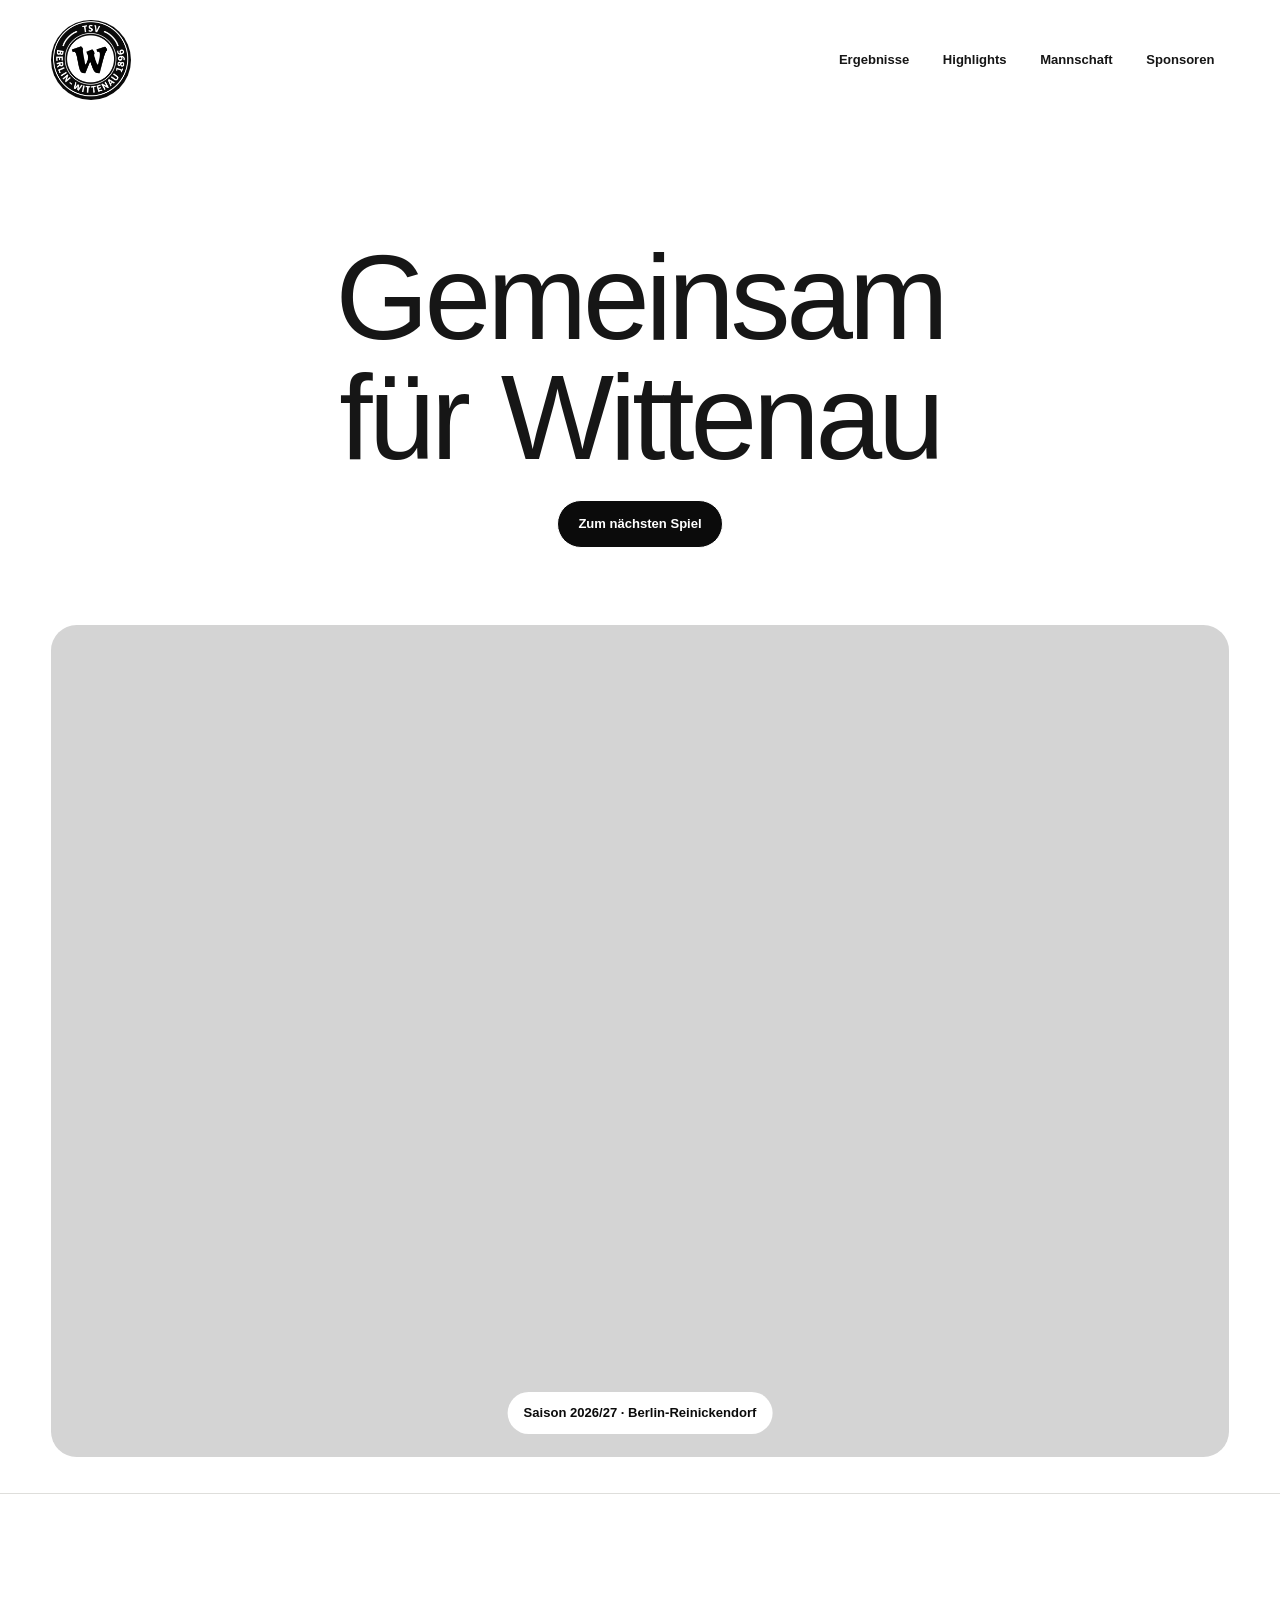
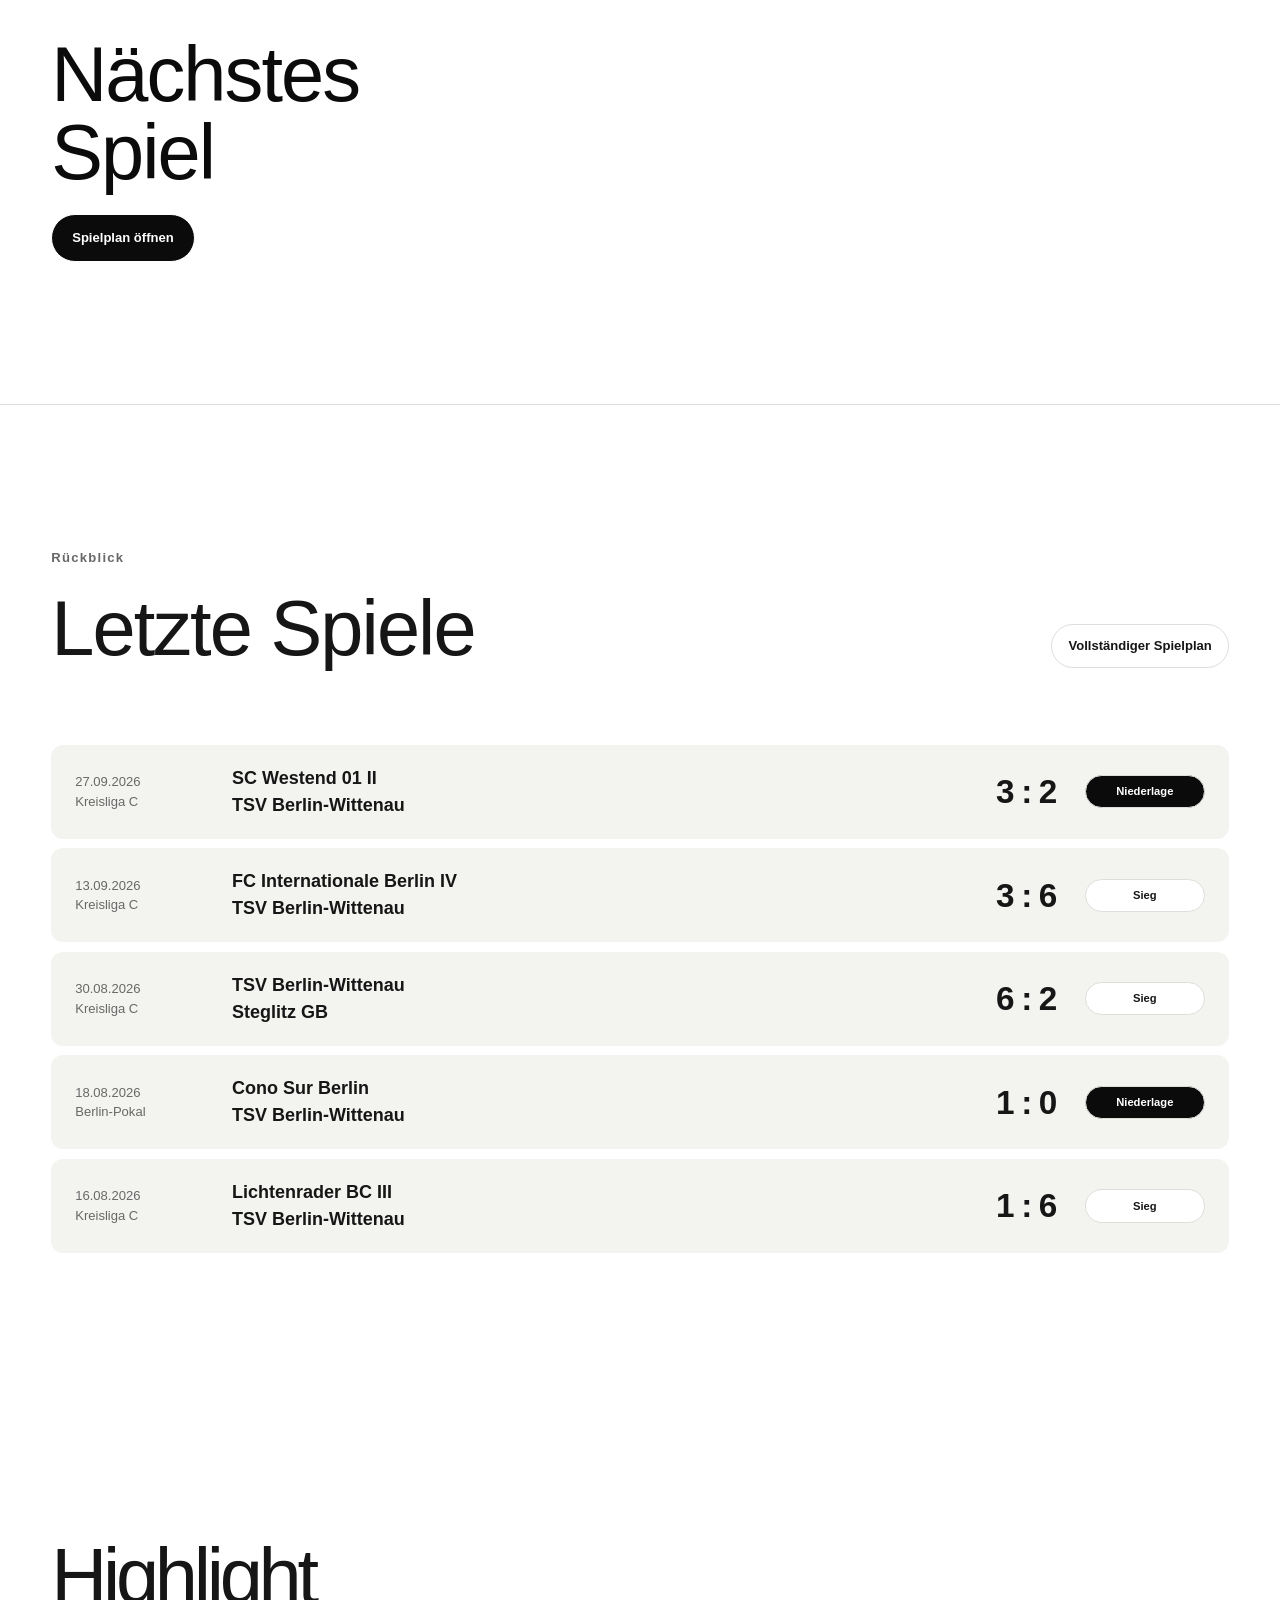
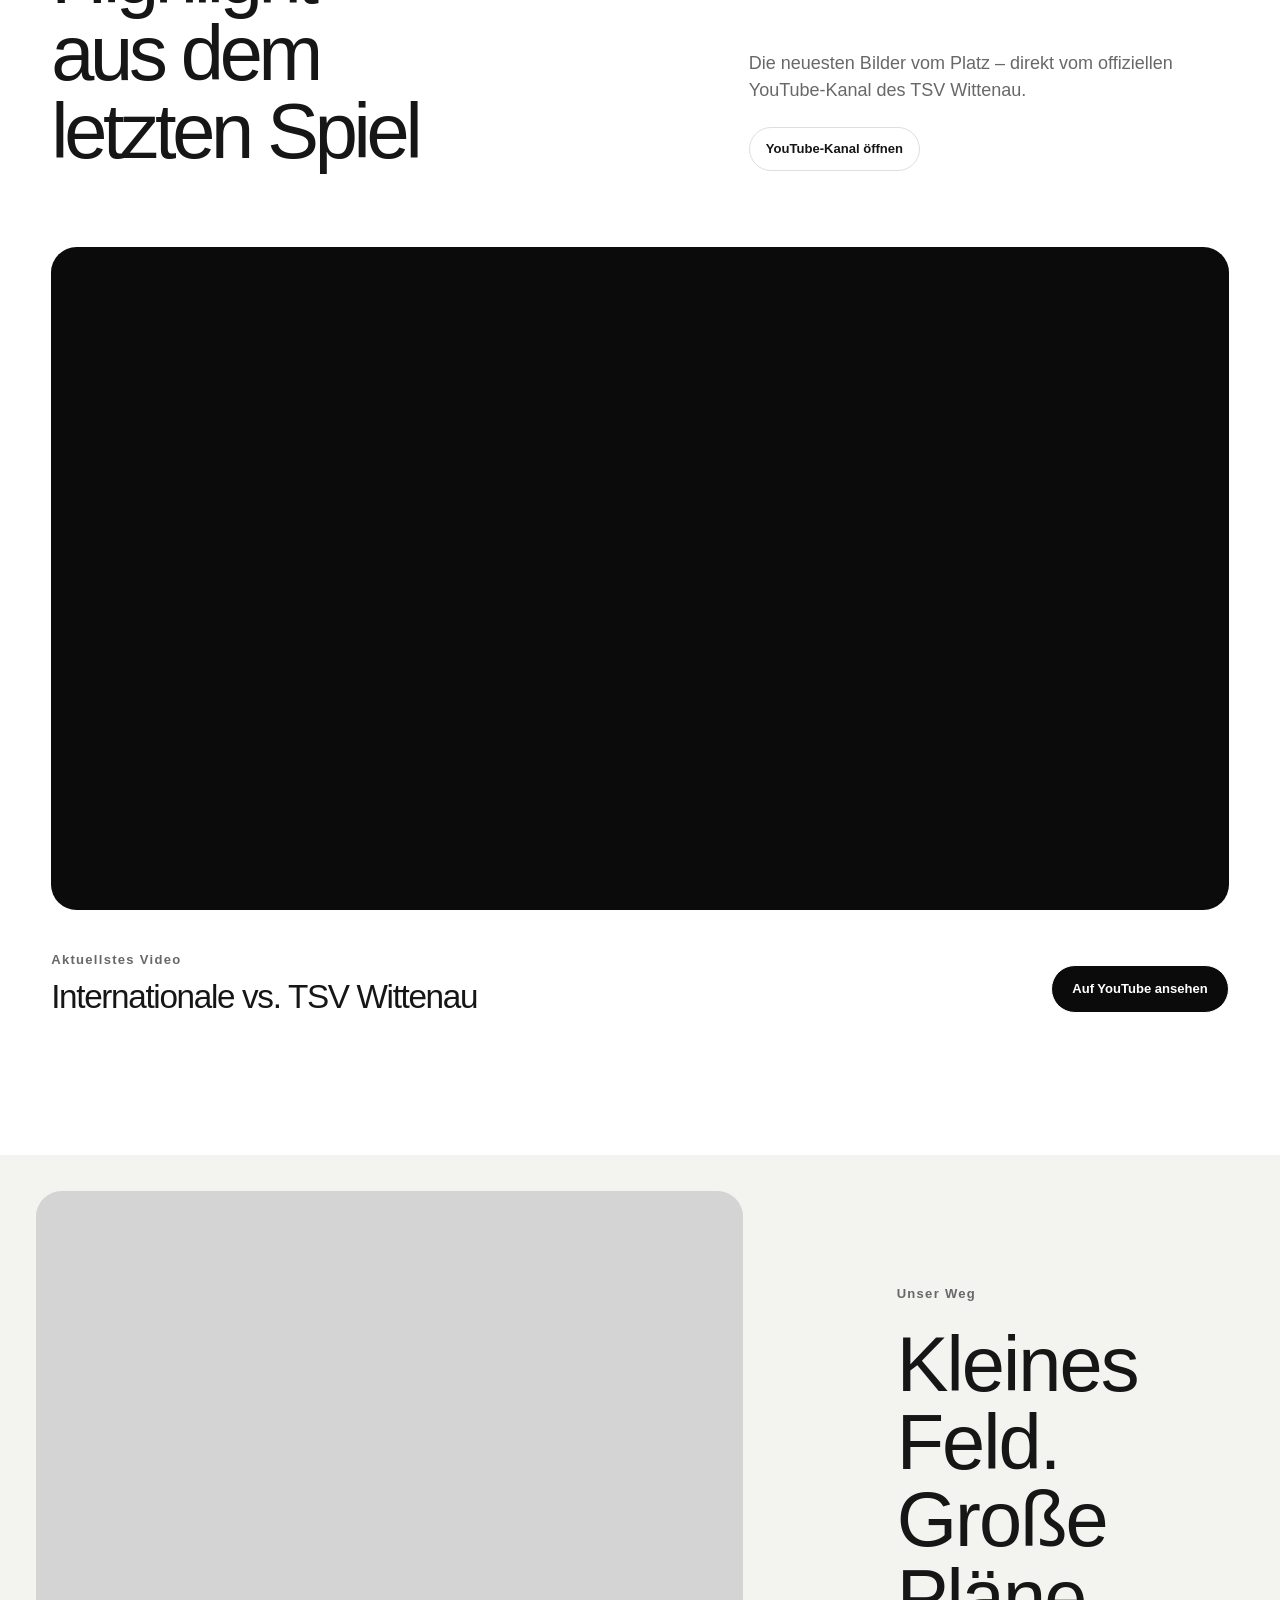
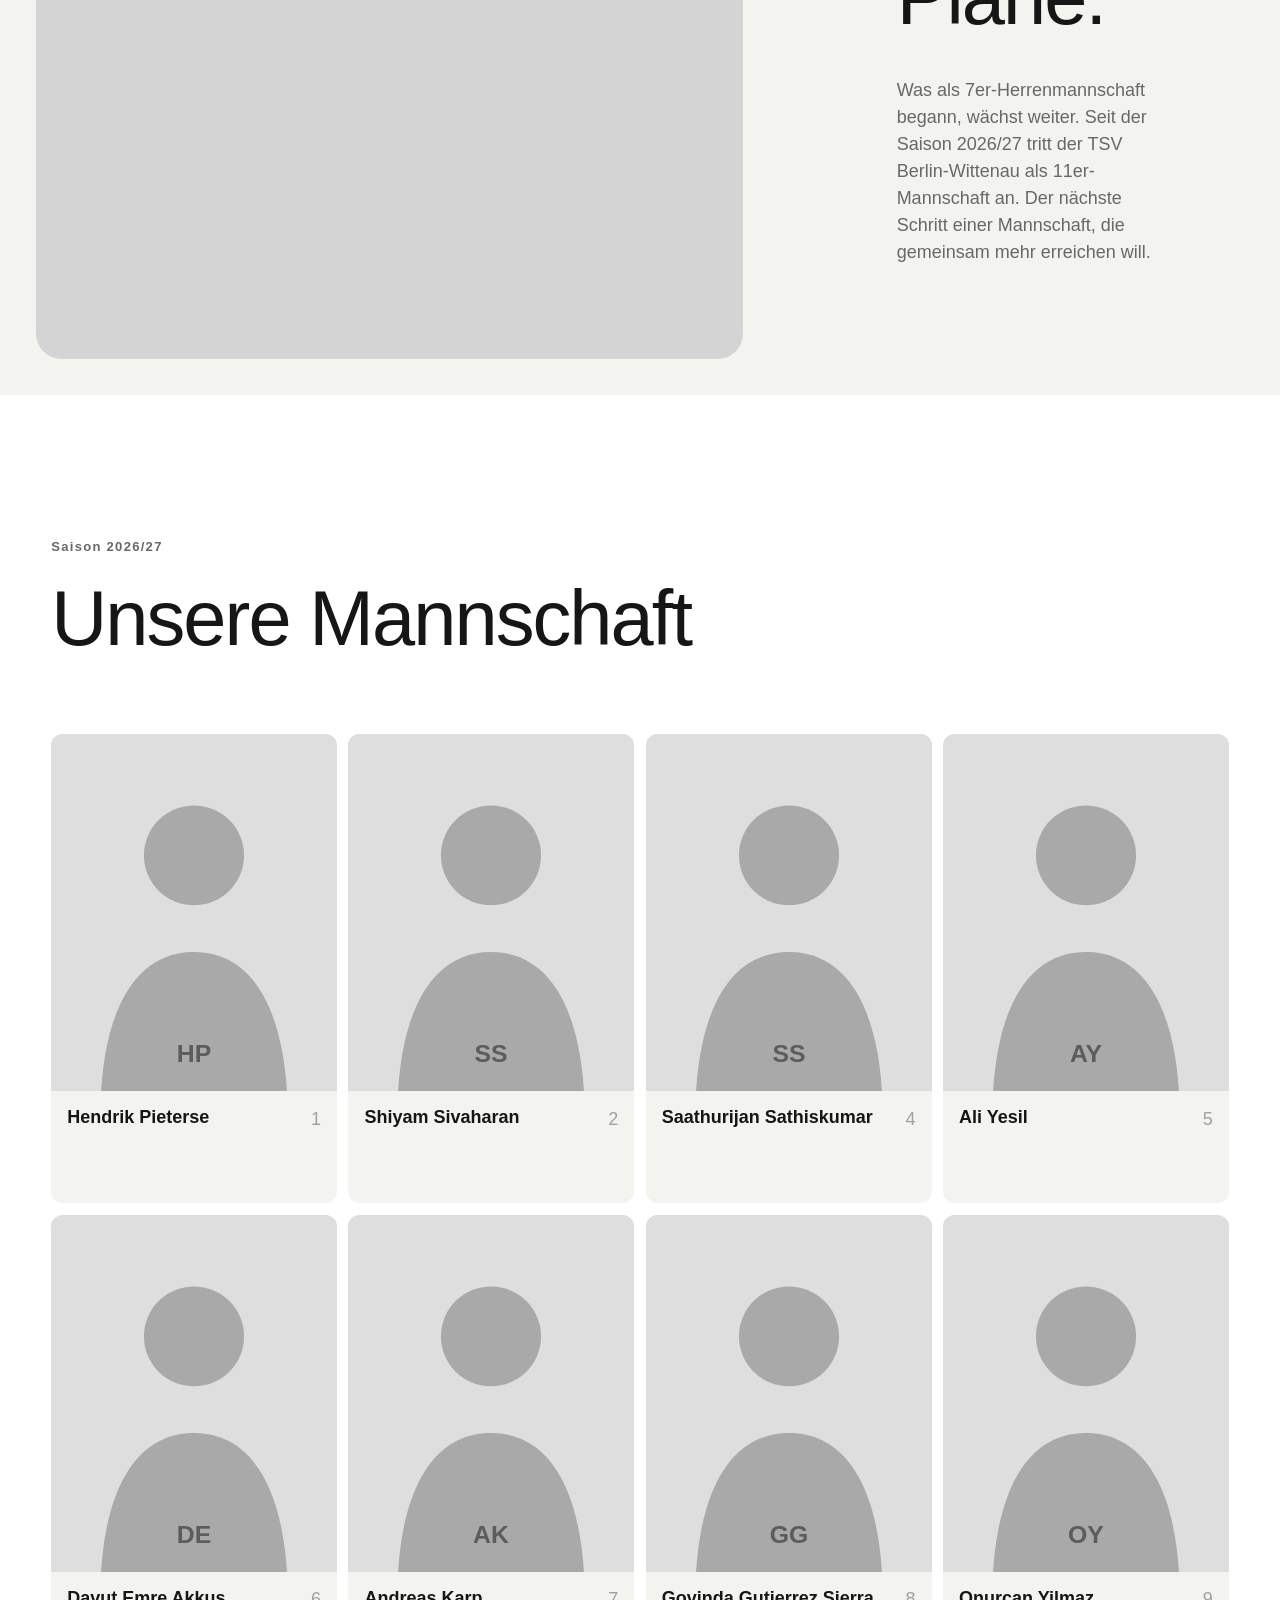
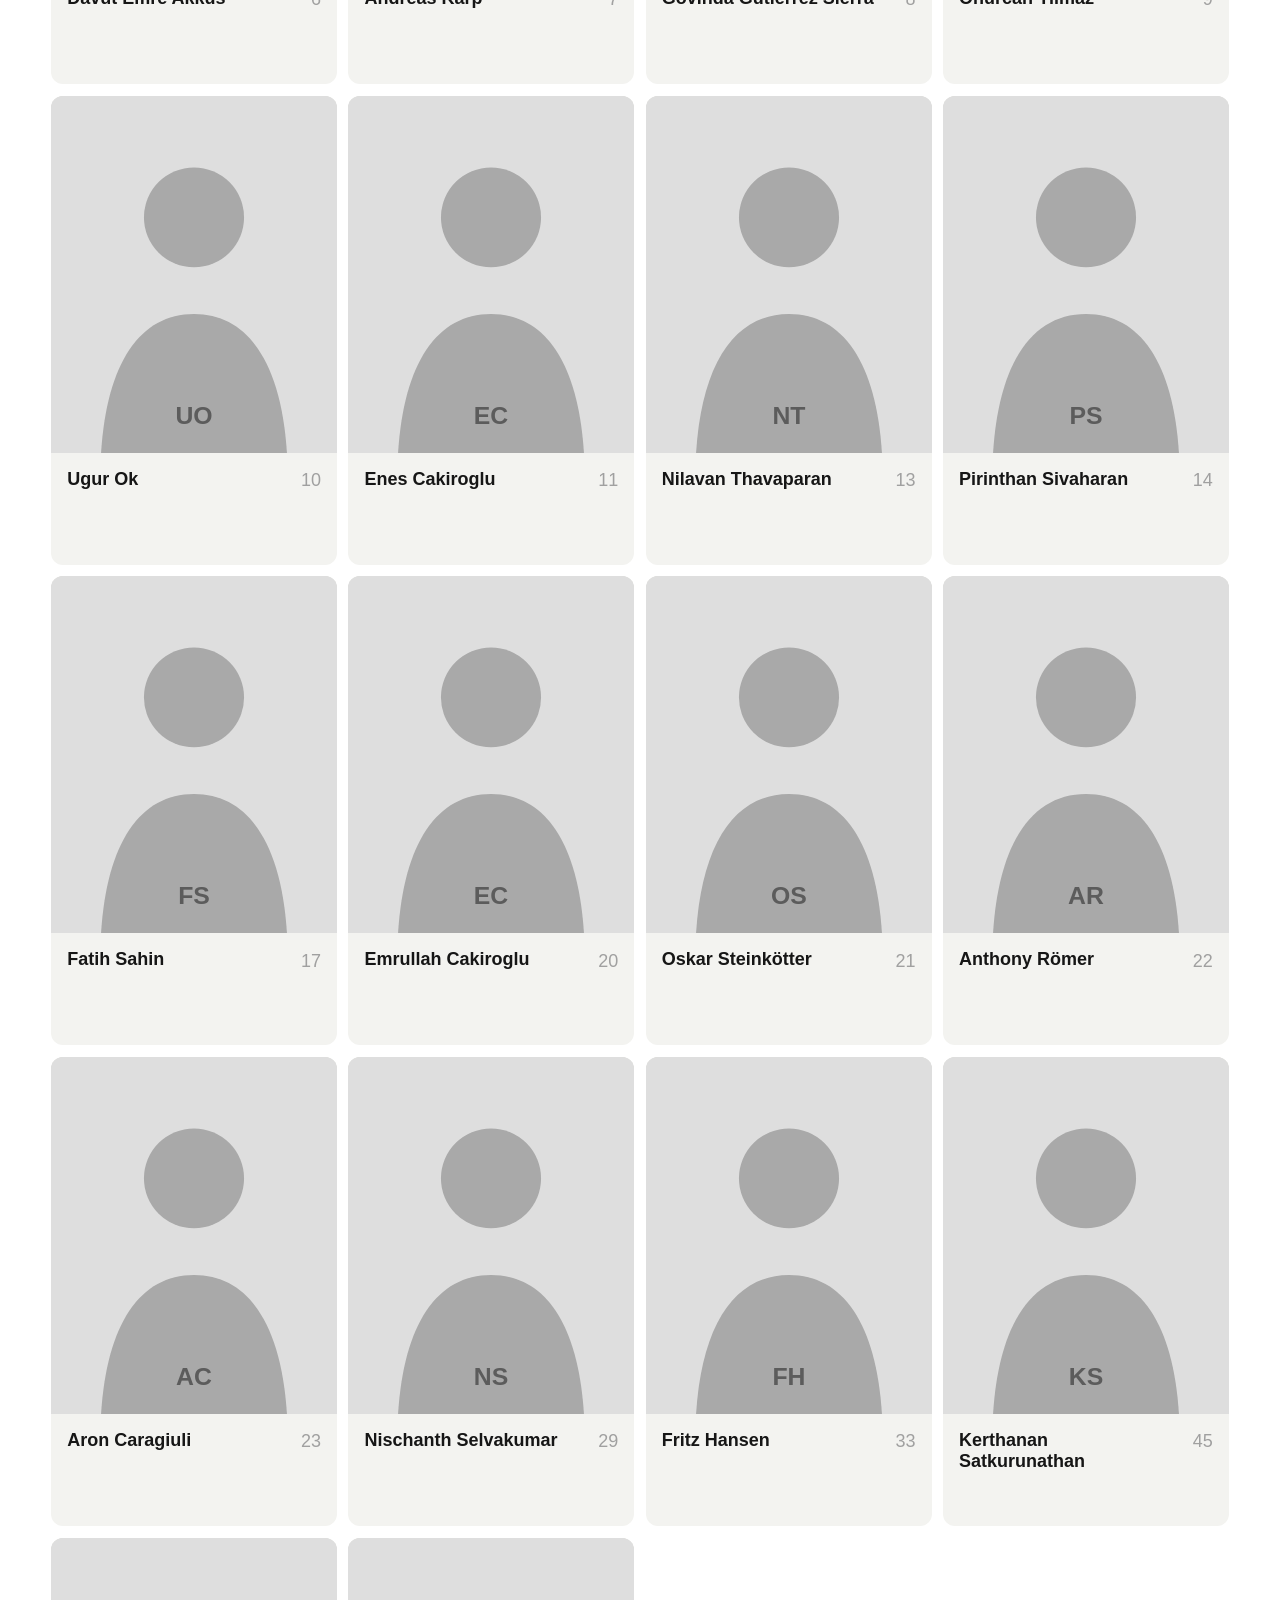
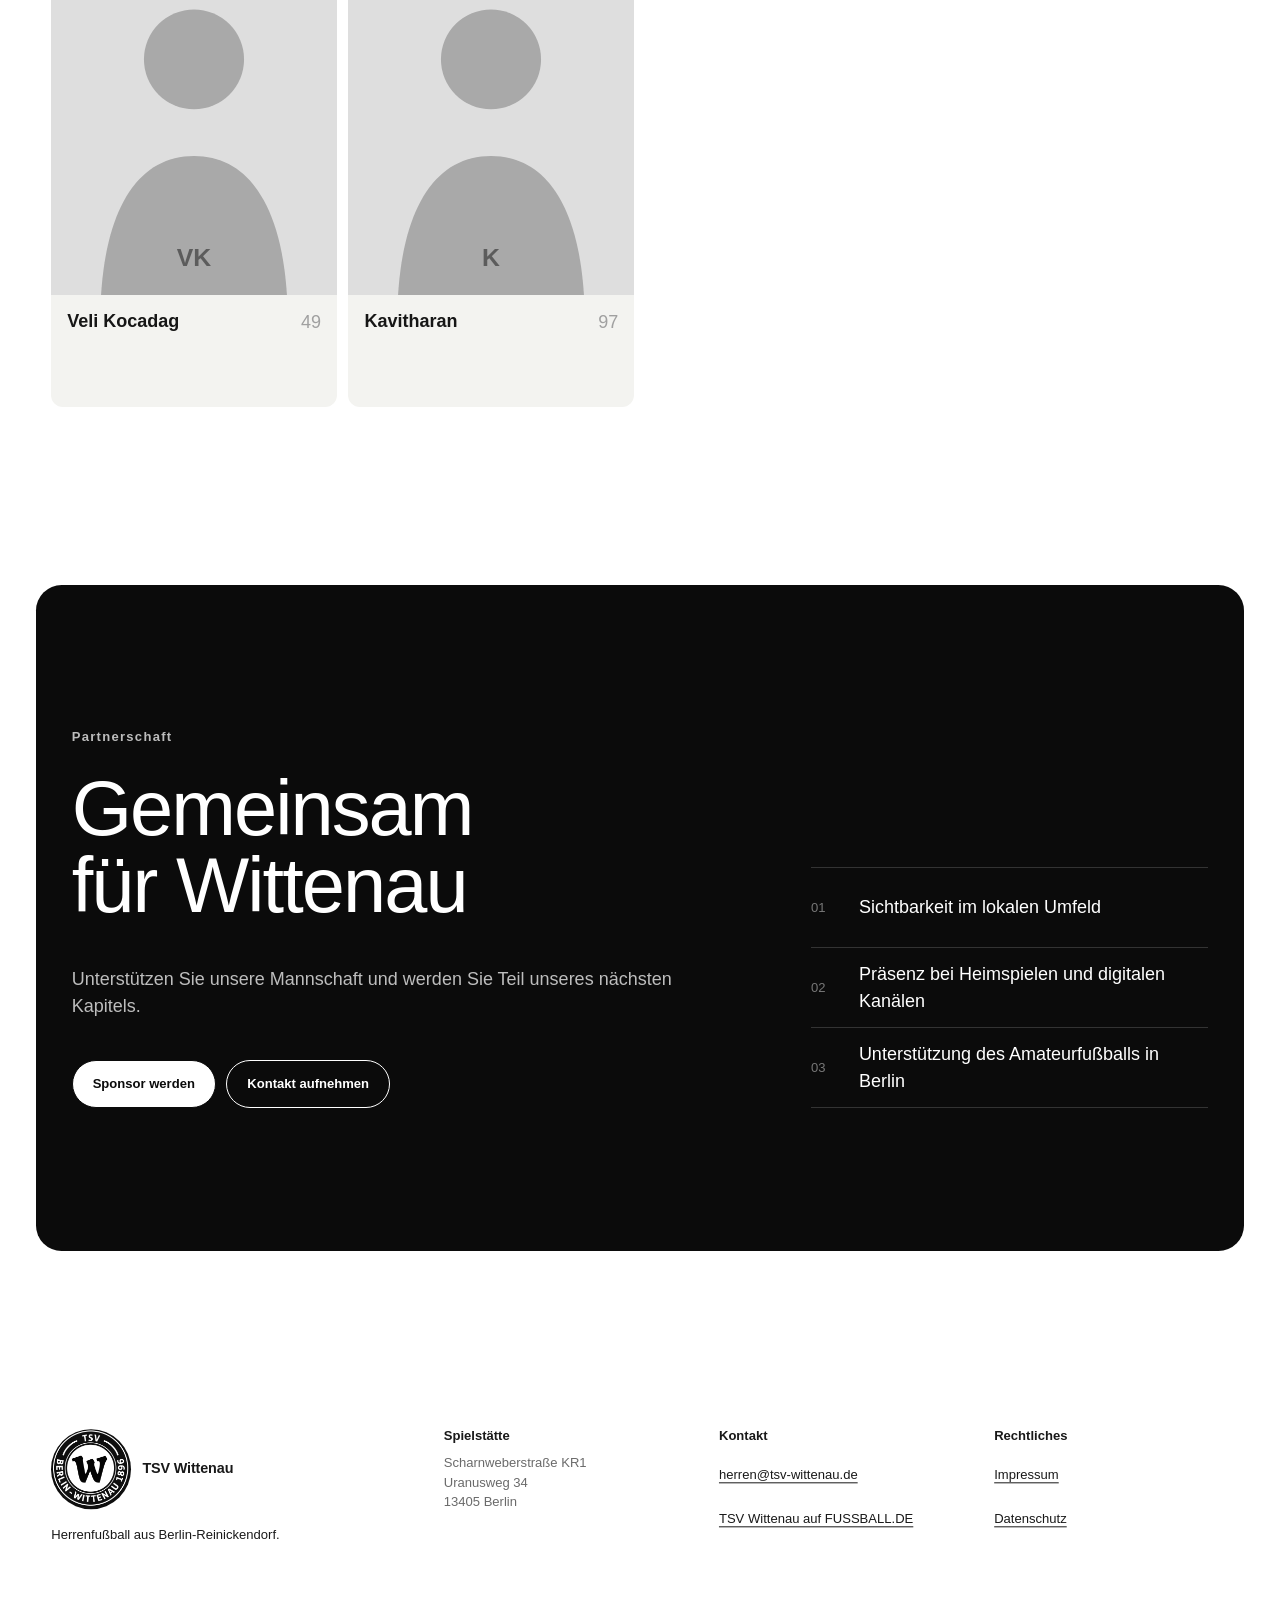
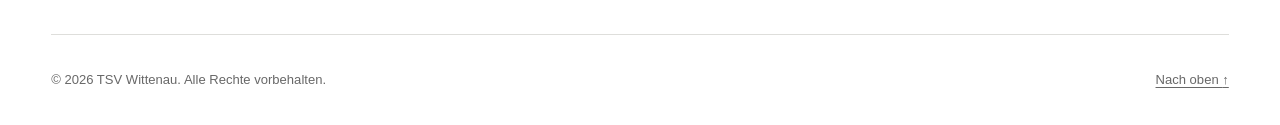
==== index.html @ fc6e839e "Replace Next Game with FUßBALL DE Widget" ====
<!doctype html>
<html lang="de" class="no-js">
  <head>
    <meta charset="utf-8" />
    <meta name="viewport" content="width=device-width, initial-scale=1" />
    <meta
      name="description"
      content="Die Herrenmannschaft des TSV Wittenau: Spiele, Ergebnisse, Mannschaft und Sponsoring."
    />
    <title>TSV Wittenau Herren</title>
    <link rel="stylesheet" href="assets/vendor/lenis.css" />
    <link rel="stylesheet" href="styles.css" />
    <script src="assets/vendor/lenis.min.js" defer></script>
    <script src="assets/vendor/gsap.min.js" defer></script>
    <script src="assets/vendor/ScrollTrigger.min.js" defer></script>
    <script
      type="text/javascript"
      src="https://www.fussball.de/widgets.js"
    ></script>
    <script src="script.js" defer></script>
  </head>
  <body>
    <a class="skip-link" href="#hauptinhalt">Direkt zum Inhalt</a>

    <header class="site-header">
      <div class="header-inner">
        <a
          class="brand"
          href="#start"
          aria-label="TSV Wittenau – zur Startseite"
        >
          <span class="brand-mark" aria-hidden="true">
            <img
              src="assets/tsv-wittenau-logo.png"
              alt=""
              width="2480"
              height="2480"
            />
          </span>
        </a>

        <button
          class="nav-toggle"
          type="button"
          aria-expanded="false"
          aria-controls="hauptnavigation"
        >
          <span class="nav-toggle-label">Menü</span>
          <span class="nav-toggle-icon" aria-hidden="true"
            ><span></span><span></span
          ></span>
        </button>

        <nav id="hauptnavigation" class="site-nav" aria-label="Hauptnavigation">
          <ul>
            <li><a href="#ergebnisse">Ergebnisse</a></li>
            <li><a href="#highlights">Highlights</a></li>
            <li><a href="#mannschaft">Mannschaft</a></li>
            <li><a href="#sponsoren">Sponsoren</a></li>
          </ul>
        </nav>
      </div>
    </header>

    <main id="hauptinhalt">
      <section id="start" class="hero" aria-labelledby="hero-title">
        <div class="hero-content container">
          <h1 id="hero-title">Gemeinsam für Wittenau</h1>
          <a class="button button-dark" href="#naechstes-spiel"
            >Zum nächsten Spiel</a
          >
        </div>
        <div
          class="hero-image container"
          role="img"
          aria-label="Platzhalter: Herrenmannschaft des TSV Wittenau auf dem Fußballplatz"
        >
          <p class="hero-image-caption">
            Saison 2026/27 · Berlin-Reinickendorf
          </p>
        </div>
      </section>

      <section
        id="naechstes-spiel"
        class="section section-dark"
        aria-labelledby="next-match-title"
      >
        <div class="container next-match-layout">
          <div class="section-heading section-heading-light">
            <h2 id="next-match-title">Nächstes Spiel</h2>
            <a
              class="button button-dark"
              href="https://www.fussball.de/mannschaft/tsv-berlin-wittenau-tsv-wittenau-berlin/-/saison/2627/team-id/03198303VC000000VS5489BSVU0ORN69"
              target="_blank"
              rel="noopener noreferrer"
              >Spielplan öffnen</a
            >
          </div>

          <div
            class="fussballde_widget"
            data-id="5361811a-8394-4b99-913d-4c21adbe7fcd"
            data-type="next-match"
            style="width: 100%"
          ></div>
        </div>
      </section>

      <section id="ergebnisse" class="section" aria-labelledby="results-title">
        <div class="container">
          <div class="section-heading split-heading">
            <div>
              <p class="eyebrow">Rückblick</p>
              <h2 id="results-title">Letzte Spiele</h2>
            </div>
            <a
              class="text-link"
              href="https://www.fussball.de/mannschaft/tsv-berlin-wittenau-tsv-wittenau-berlin/-/saison/2627/team-id/03198303VC000000VS5489BSVU0ORN69"
              target="_blank"
              rel="noopener noreferrer"
              >Vollständiger Spielplan</a
            >
          </div>

          <div id="recent-matches" class="results-list">
            <p class="fallback-notice">
              Ergebnisse werden mit JavaScript angezeigt. Den vollständigen
              Spielplan finden Sie auf
              <a
                href="https://www.fussball.de/mannschaft/tsv-berlin-wittenau-tsv-wittenau-berlin/-/saison/2627/team-id/03198303VC000000VS5489BSVU0ORN69"
                target="_blank"
                rel="noopener noreferrer"
                >FUSSBALL.DE</a
              >.
            </p>
          </div>
        </div>
      </section>

      <section
        id="highlights"
        class="highlights-section"
        aria-labelledby="highlights-title"
      >
        <div class="highlights-intro">
          <div class="container highlights-intro-grid split-heading">
            <div>
              <h2 id="highlights-title">Highlight aus dem letzten Spiel</h2>
            </div>
            <div class="highlights-intro-copy">
              <p>
                Die neuesten Bilder vom Platz – direkt vom offiziellen
                YouTube-Kanal des TSV Wittenau.
              </p>
              <a
                class="text-link"
                href="https://www.youtube.com/@TSVWittenaufussball"
                target="_blank"
                rel="noopener noreferrer"
                >YouTube-Kanal öffnen<span class="visually-hidden">
                  (öffnet in neuem Tab)</span
                ></a
              >
            </div>
          </div>
        </div>

        <div class="highlight-feature" aria-labelledby="video-title">
          <div class="container">
            <div class="highlight-video">
              <iframe
                data-youtube-video="fsUrPh3jStQ"
                title="Internationale gegen TSV Wittenau auf YouTube"
                allow="
                  accelerometer;
                  autoplay;
                  clipboard-write;
                  encrypted-media;
                  gyroscope;
                  picture-in-picture;
                  web-share;
                "
                referrerpolicy="strict-origin-when-cross-origin"
                allowfullscreen
                loading="lazy"
              ></iframe>
            </div>

            <div class="highlight-details">
              <div>
                <p class="eyebrow">Aktuellstes Video</p>
                <h3 id="video-title">Internationale vs. TSV Wittenau</h3>
              </div>
              <a
                class="button button-dark"
                href="https://www.youtube.com/watch?v=fsUrPh3jStQ"
                target="_blank"
                rel="noopener noreferrer"
                >Auf YouTube ansehen<span class="visually-hidden">
                  (öffnet in neuem Tab)</span
                ></a
              >
            </div>
          </div>
        </div>
      </section>

      <section
        id="geschichte"
        class="story-section"
        aria-labelledby="story-title"
      >
        <div
          class="story-image"
          role="img"
          aria-label="Platzhalter: Die Herrenmannschaft des TSV Wittenau auf dem Fußballplatz"
        ></div>
        <div class="story-copy">
          <p class="eyebrow">Unser Weg</p>
          <h2 id="story-title">Kleines Feld.<br />Große Pläne.</h2>
          <p>
            Was als 7er-Herrenmannschaft begann, wächst weiter. Seit der Saison
            2026/27 tritt der TSV Berlin-Wittenau als 11er-Mannschaft an. Der
            nächste Schritt einer Mannschaft, die gemeinsam mehr erreichen will.
          </p>
        </div>
      </section>

      <section
        id="mannschaft"
        class="section team-section"
        aria-labelledby="team-title"
      >
        <div class="container">
          <div class="section-heading split-heading">
            <div>
              <p class="eyebrow">Saison 2026/27</p>
              <h2 id="team-title">Unsere Mannschaft</h2>
            </div>
          </div>

          <div id="players-grid" class="players-grid">
            <p class="fallback-notice">
              Der Mannschaftskader wird mit JavaScript angezeigt. Die Kaderdaten
              sind derzeit als Beispielinhalte angelegt.
            </p>
          </div>
        </div>
      </section>

      <section
        id="sponsoren"
        class="section sponsor-section"
        aria-labelledby="sponsor-title"
      >
        <div class="container sponsor-layout">
          <div class="sponsor-copy">
            <p class="eyebrow light">Partnerschaft</p>
            <h2 id="sponsor-title">Gemeinsam für Wittenau</h2>
            <p>
              Unterstützen Sie unsere Mannschaft und werden Sie Teil unseres
              nächsten Kapitels.
            </p>
            <div class="button-group">
              <a
                class="button button-light"
                href="mailto:sponsoring@tsv-wittenau.de?subject=Sponsoring%20Herrenmannschaft"
                >Sponsor werden</a
              >
              <a class="button button-outline-light" href="#kontakt"
                >Kontakt aufnehmen</a
              >
            </div>
          </div>
          <ul class="benefits-list">
            <li>
              <span aria-hidden="true">01</span>Sichtbarkeit im lokalen Umfeld
            </li>
            <li>
              <span aria-hidden="true">02</span>Präsenz bei Heimspielen und
              digitalen Kanälen
            </li>
            <li>
              <span aria-hidden="true">03</span>Unterstützung des
              Amateurfußballs in Berlin
            </li>
          </ul>
        </div>
      </section>
    </main>

    <footer id="kontakt" class="site-footer">
      <div class="container footer-grid">
        <div>
          <a
            class="brand footer-brand"
            href="#start"
            aria-label="TSV Wittenau – nach oben"
          >
            <span class="brand-mark" aria-hidden="true">
              <img
                src="assets/tsv-wittenau-logo.png"
                alt=""
                width="2480"
                height="2480"
              />
            </span>
            <span>TSV Wittenau</span>
          </a>
          <p>Herrenfußball aus Berlin-Reinickendorf.</p>
        </div>
        <div>
          <h2 class="footer-heading">Spielstätte</h2>
          <address>
            Scharnweberstraße KR1<br />Uranusweg 34<br />13405 Berlin
          </address>
        </div>
        <div>
          <h2 class="footer-heading">Kontakt</h2>
          <a href="mailto:herren@tsv-wittenau.de">herren@tsv-wittenau.de</a>
          <a
            href="https://www.fussball.de/mannschaft/tsv-berlin-wittenau-tsv-wittenau-berlin/-/saison/2627/team-id/03198303VC000000VS5489BSVU0ORN69"
            target="_blank"
            rel="noopener noreferrer"
            >TSV Wittenau auf FUSSBALL.DE<span class="visually-hidden">
              (öffnet in neuem Tab)</span
            ></a
          >
        </div>
        <nav aria-label="Rechtliches">
          <h2 class="footer-heading">Rechtliches</h2>
          <a
            id="impressum"
            href="mailto:vorstand@tsv-wittenau.de?subject=Impressum"
            >Impressum</a
          >
          <a
            id="datenschutz"
            href="mailto:vorstand@tsv-wittenau.de?subject=Datenschutz"
            >Datenschutz</a
          >
        </nav>
      </div>
      <div class="container footer-bottom">
        <p>
          © <span id="current-year">2026</span> TSV Wittenau. Alle Rechte
          vorbehalten.
        </p>
        <a class="back-to-top" href="#start"
          >Nach oben <span aria-hidden="true">↑</span></a
        >
      </div>
    </footer>
  </body>
</html>
---- assets/vendor/lenis.css ----
html.lenis,
html.lenis body {
  height: auto;
}

.lenis:not(.lenis-autoToggle).lenis-stopped {
  overflow: clip;
}

.lenis [data-lenis-prevent],
.lenis [data-lenis-prevent-wheel],
.lenis [data-lenis-prevent-touch],
.lenis [data-lenis-prevent-vertical],
.lenis [data-lenis-prevent-horizontal] {
  overscroll-behavior: contain;
}

.lenis.lenis-smooth iframe {
  pointer-events: none;
}

.lenis.lenis-autoToggle {
  transition-property: overflow;
  transition-duration: 1ms;
  transition-behavior: allow-discrete;
}
---- styles.css ----
/* TSV Wittenau Herren — ruhiges, editoriales Interface */
:root {
  --black: #0b0b0b;
  --ink: #161616;
  --muted: #686868;
  --line: #dededb;
  --soft: #f3f3f0;
  --white: #fff;
  --font: Inter, "Helvetica Neue", Helvetica, Arial, sans-serif;
  --text-xs: clamp(0.75rem, 0.72rem + 0.12vw, 0.82rem);
  --text-sm: clamp(0.9rem, 0.86rem + 0.16vw, 1rem);
  --text-md: clamp(1rem, 0.95rem + 0.22vw, 1.15rem);
  --text-lg: clamp(1.35rem, 1.08rem + 1.25vw, 2.1rem);
  --text-xl: clamp(2.35rem, 1.45rem + 4.25vw, 5.8rem);
  --text-hero: clamp(3rem, 1.5rem + 7.5vw, 8.5rem);
  --space-1: clamp(0.5rem, 0.42rem + 0.38vw, 0.75rem);
  --space-2: clamp(0.9rem, 0.7rem + 0.9vw, 1.5rem);
  --space-3: clamp(1.5rem, 1.1rem + 1.8vw, 2.75rem);
  --space-4: clamp(2.5rem, 1.6rem + 4vw, 5.5rem);
  --space-5: clamp(4.5rem, 2.5rem + 8vw, 10rem);
  --container: 92vw;
  --gutter: clamp(1rem, 2.8vw, 2.5rem);
  --radius-sm: 0.75rem;
  --radius-md: clamp(1rem, 2vw, 1.6rem);
  --radius-pill: 999px;
  --header-height: 7.5rem;
  --focus: 3px solid #2563eb;
}

*,
*::before,
*::after {
  box-sizing: border-box;
}

html {
  scroll-behavior: smooth;
  scroll-padding-top: var(--header-height);
}

/* Verhindert doppeltes Glätten, sobald Lenis aktiv ist. */
html.lenis {
  scroll-behavior: auto;
}

body {
  margin: 0;
  overflow-x: hidden;
  background: var(--white);
  color: var(--ink);
  font-family: var(--font);
  font-size: var(--text-md);
  line-height: 1.5;
  text-rendering: optimizeLegibility;
}

img {
  display: block;
  max-width: 100%;
}
a {
  color: inherit;
  text-underline-offset: 0.2em;
  text-decoration-thickness: 1px;
}
button,
a {
  -webkit-tap-highlight-color: transparent;
}
:focus-visible {
  outline: var(--focus);
  outline-offset: 4px;
}
h1,
h2,
h3,
p {
  margin-top: 0;
}
h1,
h2,
h3 {
  line-height: 1;
  text-wrap: balance;
}

.container {
  width: min(calc(100% - (2 * var(--gutter))), var(--container));
  margin-inline: auto;
}

.section {
  padding-block: var(--space-5);
}

.skip-link {
  position: fixed;
  z-index: 1000;
  top: 0.5rem;
  left: 0.5rem;
  min-height: 44px;
  padding: 0.65rem 1rem;
  transform: translateY(-160%);
  border-radius: var(--radius-pill);
  background: var(--white);
  color: var(--black);
  font-weight: 700;
}

.skip-link:focus {
  transform: translateY(0);
}

.visually-hidden {
  position: absolute;
  width: 1px;
  height: 1px;
  padding: 0;
  margin: -1px;
  overflow: hidden;
  clip: rect(0, 0, 0, 0);
  white-space: nowrap;
  border: 0;
}

/* Header */
.site-header {
  position: sticky;
  z-index: 100;
  top: 0;
  background: var(--white);
}

.header-inner {
  position: relative;
  display: flex;
  width: min(calc(100% - (2 * var(--gutter))), var(--container));
  min-height: var(--header-height);
  margin-inline: auto;
  align-items: center;
  justify-content: space-between;
  gap: var(--space-2);
}

.brand {
  display: inline-flex;
  min-height: 44px;
  align-items: center;
  gap: 0.7rem;
  font-size: 0.9rem;
  font-weight: 700;
  letter-spacing: -0.01em;
  text-decoration: none;
}

.brand-mark {
  display: grid;
  width: 5rem;
  height: 5rem;
  overflow: hidden;
  border-radius: 50%;
  background: var(--black);
  place-items: center;
  flex: 0 0 auto;
}

.brand-mark img {
  width: 100%;
  height: 100%;
  object-fit: contain;
}

.nav-toggle {
  display: none;
  min-width: 44px;
  min-height: 44px;
  padding-inline: 0.9rem;
  border: 0;
  border-radius: var(--radius-pill);
  background: var(--soft);
  color: var(--black);
  cursor: pointer;
  font: inherit;
  font-size: 0.78rem;
  font-weight: 700;
}

.js .nav-toggle {
  display: inline-flex;
  align-items: center;
  gap: 0.65rem;
}
.nav-toggle-icon {
  display: grid;
  width: 1rem;
  gap: 0.3rem;
}
.nav-toggle-icon span {
  display: block;
  height: 1px;
  background: currentColor;
  transition: transform 180ms ease;
}
.nav-toggle[aria-expanded="true"] .nav-toggle-icon span:first-child {
  transform: translateY(2.5px) rotate(45deg);
}
.nav-toggle[aria-expanded="true"] .nav-toggle-icon span:last-child {
  transform: translateY(-2.5px) rotate(-45deg);
}

.site-nav ul {
  display: flex;
  margin: 0;
  padding: 0;
  flex-wrap: wrap;
  gap: 0.3rem;
  list-style: none;
}

.site-nav a {
  display: inline-flex;
  min-height: 44px;
  padding-inline: 0.9rem;
  align-items: center;
  border-radius: var(--radius-pill);
  font-size: var(--text-xs);
  font-weight: 600;
  text-decoration: none;
}

.site-nav a:hover {
  background: var(--soft);
}
.site-nav a[aria-current="page"] {
  background: var(--soft);
}

.js .site-nav {
  position: absolute;
  top: calc(100% - 0.25rem);
  right: 0;
  left: 0;
  display: none;
  padding: 0.5rem;
  border: 1px solid var(--line);
  border-radius: var(--radius-md);
  background: var(--white);
}

.js .site-nav.is-open {
  display: block;
}
.js .site-nav ul {
  display: block;
}
.js .site-nav a {
  width: 100%;
}

/* Hero */
.hero {
  padding: var(--space-4) 0 var(--gutter);
  background: var(--white);
}

.hero-content {
  max-width: 78rem;
  padding-block: var(--space-3) var(--space-4);
  text-align: center;
}

.eyebrow {
  margin-bottom: var(--space-2);
  color: var(--muted);
  font-size: var(--text-xs);
  font-weight: 600;
  letter-spacing: 0.08rem;
}

.eyebrow.light {
  color: #bdbdbd;
}

.hero h1 {
  margin-bottom: var(--space-2);
  font-size: var(--text-hero);
  font-weight: 500;
  letter-spacing: -0.035em;
  word-spacing: 0.04em;
}

.hero-intro {
  max-width: 42rem;
  margin: 0 auto var(--space-3);
  color: var(--muted);
}

.hero-image {
  position: relative;
  min-height: clamp(24rem, 67vw, 52rem);
  overflow: hidden;
  border-radius: var(--radius-md);
  background-color: #d4d4cf;
  background-image: url("assets/team-hero.jpg");
  background-position: center;
  background-size: cover;
  filter: grayscale(1);
}

.hero-image-caption {
  position: absolute;
  bottom: var(--space-2);
  left: 50%;
  margin: 0;
  padding: 0.7rem 1rem;
  transform: translateX(-50%);
  border-radius: var(--radius-pill);
  background: var(--white);
  color: var(--black);
  font-size: var(--text-xs);
  font-weight: 600;
  text-align: center;
  white-space: nowrap;
}

.button {
  display: inline-flex;
  min-height: 48px;
  padding: 0.7rem 1.25rem;
  align-items: center;
  justify-content: center;
  border: 1px solid currentColor;
  border-radius: var(--radius-pill);
  font-size: var(--text-xs);
  font-weight: 700;
  text-decoration: none;
}

.button-dark {
  background: var(--black);
  color: var(--white);
}
.button-dark:hover {
  background: #333;
}
.button-light {
  background: var(--white);
  color: var(--black);
}
.button-light:hover {
  background: transparent;
  color: var(--white);
}
.button-outline-light {
  background: transparent;
  color: var(--white);
}
.button-outline-light:hover {
  background: var(--white);
  color: var(--black);
}

/* Highlights */
.highlights-page {
  min-height: calc(100vh - var(--header-height));
  border-top: 1px solid var(--line);
}

.highlights-intro {
  padding-block: var(--space-5) var(--space-4);
}

.highlights-intro h1,
.highlights-intro h2 {
  max-width: 11ch;
  margin-bottom: 0;
  font-size: var(--text-xl);
  font-weight: 500;
  letter-spacing: -0.055em;
}

.highlights-intro-copy {
  max-width: 30rem;
  align-self: end;
}

.highlights-intro-copy p {
  margin-bottom: var(--space-2);
  color: var(--muted);
}

.highlight-feature {
  padding-bottom: var(--space-5);
}

.highlight-video {
  position: relative;
  overflow: hidden;
  aspect-ratio: 16 / 9;
  border-radius: var(--radius-md);
  background: var(--black);
}

.highlight-video iframe {
  position: absolute;
  inset: 0;
  width: 100%;
  height: 100%;
  border: 0;
}

.highlight-details {
  display: grid;
  gap: var(--space-2);
  padding-top: var(--space-3);
  align-items: end;
}

.highlight-details .eyebrow {
  margin-bottom: 0.6rem;
}

.highlight-details h2,
.highlight-details h3 {
  max-width: 24ch;
  margin-bottom: 0;
  font-size: var(--text-lg);
  font-weight: 500;
  letter-spacing: -0.04em;
}

.highlight-details .button {
  width: fit-content;
}

/* Shared headings */
.section-heading {
  margin-bottom: var(--space-4);
}

.section-heading h2,
.story-copy h2,
.sponsor-copy h2 {
  margin-bottom: 0;
  font-size: var(--text-xl);
  font-weight: 500;
  letter-spacing: -0.025em;
}

.split-heading {
  display: grid;
  gap: var(--space-2);
  align-items: end;
}

.text-link {
  display: inline-flex;
  min-height: 44px;
  width: fit-content;
  padding-inline: 1rem;
  align-items: center;
  border: 1px solid var(--line);
  border-radius: var(--radius-pill);
  font-size: var(--text-xs);
  font-weight: 600;
  text-decoration: none;
}

.text-link:hover {
  border-color: var(--black);
}
.section-note {
  max-width: 22rem;
  margin-bottom: 0;
  color: var(--muted);
}

/* Next match */
.section-dark {
  border-block: 1px solid var(--line);
  background: var(--white);
  color: var(--black);
}

.next-match-layout {
  display: grid;
  gap: var(--space-4);
}

.section-heading-light {
  margin-bottom: 0;
  color: var(--black);
}

.section-heading-light .eyebrow,
.section-heading-light .eyebrow.light {
  color: var(--muted);
}

.section-heading-light h2 {
  max-width: 9ch;
}

.next-match-intro {
  max-width: 27rem;
  margin: var(--space-2) 0 var(--space-3);
  color: var(--muted);
}

#next-match-title {
  margin-bottom: var(--space-2);
}

.match-content,
.match-facts {
  min-width: 0;
}

.match-facts {
  display: grid;
  gap: var(--space-3);
}

.match-fact {
  display: grid;
  min-width: 0;
  grid-template-columns: minmax(6.5rem, 0.65fr) minmax(0, 1.35fr);
  gap: var(--space-2);
  align-items: start;
}

.match-fact p {
  margin-bottom: 0;
}

.match-label {
  color: var(--muted);
  font-size: var(--text-sm);
}

.match-value {
  min-width: 0;
  overflow-wrap: anywhere;
  font-size: var(--text-md);
  font-weight: 500;
  line-height: 1.35;
}

.match-value address {
  margin-top: 0.25rem;
  color: var(--muted);
  font-style: normal;
  font-weight: 400;
}

.match-secondary {
  color: var(--muted);
  font-size: var(--text-sm);
  font-weight: 400;
}

.match-teams-editorial p:not(.match-secondary) {
  font-size: var(--text-lg);
  letter-spacing: -0.03em;
}

.match-links,
.button-group {
  display: flex;
  flex-wrap: wrap;
  gap: 0.65rem;
}

.match-links {
  margin-top: var(--space-2);
}

.match-links a {
  display: inline-flex;
  min-height: 44px;
  padding-inline: 1rem;
  align-items: center;
  border: 1px solid var(--line);
  border-radius: var(--radius-pill);
  font-size: var(--text-xs);
  font-weight: 600;
  text-decoration: none;
}

.match-links a:hover {
  border-color: var(--black);
}

/* Results */
#ergebnisse {
  background: var(--white);
}
.results-list {
  display: grid;
  gap: 0.6rem;
}

.result-row {
  display: grid;
  gap: 0.8rem;
  padding: 1rem;
  border-radius: var(--radius-sm);
  background: var(--soft);
}

.result-meta {
  color: var(--muted);
  font-size: var(--text-xs);
}
.result-meta time,
.result-meta span {
  display: block;
}
.result-fixture {
  display: grid;
  min-width: 0;
  grid-template-columns: minmax(0, 1fr) auto;
  gap: 0.75rem;
  align-items: center;
}
.result-teams {
  min-width: 0;
}
.result-teams span {
  display: block;
  overflow-wrap: anywhere;
  font-weight: 600;
}
.score {
  font-size: var(--text-lg);
  font-weight: 600;
  letter-spacing: -0.04em;
  line-height: 1;
}

.outcome {
  width: fit-content;
  min-width: 7.5rem;
  padding: 0.45rem 0.75rem;
  border: 1px solid var(--line);
  border-radius: var(--radius-pill);
  background: var(--white);
  font-size: 0.7rem;
  font-weight: 700;
  text-align: center;
}

.outcome-loss {
  background: var(--black);
  color: var(--white);
}
.outcome-draw {
  border-style: dashed;
}

/* Story */
.story-section {
  display: grid;
  gap: var(--space-4);
  padding: var(--gutter);
  background: var(--soft);
}

.story-image {
  min-height: clamp(22rem, 68vw, 48rem);
  overflow: hidden;
  border-radius: var(--radius-md);
  background-color: #d4d4cf;
  background-image: url("assets/history-team.jpg");
  background-position: center;
  background-size: cover;
  filter: grayscale(1);
}

.story-copy {
  padding: 0 var(--gutter) var(--space-4);
  align-self: center;
}
.story-copy h2 {
  max-width: 10ch;
  margin-bottom: var(--space-3);
}
.story-copy > p:last-child {
  max-width: 39rem;
  margin-bottom: 0;
  color: var(--muted);
}

/* Players */
.team-section {
  background: var(--white);
}
.players-grid {
  display: grid;
  grid-template-columns: repeat(2, minmax(0, 1fr));
  gap: var(--space-1);
}
.player-card {
  min-width: 0;
  overflow: hidden;
  border-radius: var(--radius-sm);
  background: var(--soft);
}
.player-image-wrap {
  aspect-ratio: 4 / 5;
  overflow: hidden;
  background: #deded9;
}
.player-image {
  width: 100%;
  height: 100%;
  object-fit: cover;
  filter: grayscale(1);
  transition: transform 300ms ease;
}
.player-card:hover .player-image {
  transform: scale(1.02);
}
.player-info {
  position: relative;
  min-height: 7rem;
  padding: 1rem;
}
.player-number {
  position: absolute;
  top: 0.9rem;
  right: 1rem;
  color: #a0a0a0;
  font-size: var(--text-md);
}
.player-name {
  max-width: calc(100% - 2.5rem);
  margin-bottom: 0.5rem;
  overflow-wrap: anywhere;
  font-size: var(--text-md);
  font-weight: 600;
  line-height: 1.15;
}
.player-position {
  margin-bottom: 0;
  color: var(--muted);
  font-size: 0.7rem;
  font-weight: 600;
}

/* Sponsors */
.sponsor-section {
  margin: var(--gutter);
  border-radius: var(--radius-md);
  background: var(--black);
  color: var(--white);
}
.sponsor-layout {
  display: grid;
  gap: var(--space-4);
}
.sponsor-copy h2 {
  max-width: 11ch;
  margin-bottom: var(--space-3);
}
.sponsor-copy > p:not(.eyebrow) {
  max-width: 38rem;
  margin-bottom: var(--space-3);
  color: #bdbdbd;
}
.benefits-list {
  margin: 0;
  padding: 0;
  border-top: 1px solid #333;
  list-style: none;
}
.benefits-list li {
  display: grid;
  min-height: 5rem;
  grid-template-columns: 2.5rem 1fr;
  gap: 0.5rem;
  align-items: center;
  border-bottom: 1px solid #333;
}
.benefits-list span {
  color: #777;
  font-size: var(--text-xs);
}

/* Footer */
.site-footer {
  padding-block: var(--space-5) var(--space-2);
  background: var(--white);
  font-size: var(--text-xs);
}
.footer-grid {
  display: grid;
  gap: var(--space-3);
}
.footer-brand {
  margin-bottom: 1rem;
}
.site-footer address {
  color: var(--muted);
  font-style: normal;
}
.site-footer a:not(.brand) {
  display: block;
  width: fit-content;
  min-height: 44px;
  align-content: center;
}
.site-footer a:not(.brand):hover {
  text-decoration: underline;
}
.footer-heading {
  margin-bottom: 0.7rem;
  font-size: var(--text-xs);
  font-weight: 700;
}
.footer-bottom {
  display: flex;
  margin-top: var(--space-4);
  padding-top: var(--space-2);
  align-items: center;
  justify-content: space-between;
  gap: 1rem;
  border-top: 1px solid var(--line);
  color: var(--muted);
}
.footer-bottom p {
  margin-bottom: 0;
}
.fallback-notice {
  max-width: 45rem;
  padding: 1rem;
  border: 1px dashed currentColor;
  border-radius: var(--radius-sm);
}

@media (min-width: 48rem) {
  .nav-toggle,
  .js .nav-toggle {
    display: none;
  }
  .js .site-nav,
  .js .site-nav.is-open {
    position: static;
    display: block;
    padding: 0;
    border: 0;
    background: transparent;
  }
  .js .site-nav ul,
  .site-nav ul {
    display: flex;
  }
  .js .site-nav a {
    width: auto;
  }
  .split-heading {
    grid-template-columns: minmax(0, 1fr);
    justify-content: start;
  }
  .split-heading > :last-child {
    justify-self: start;
  }
  .split-heading:has(> :nth-child(2)) {
    grid-template-columns: minmax(0, 1fr) auto;
    justify-content: space-between;
    column-gap: var(--space-4);
  }
  .split-heading:has(> :nth-child(2)) > :last-child {
    justify-self: end;
  }
  .next-match-layout {
    grid-template-columns: minmax(18rem, 0.85fr) minmax(0, 1.15fr);
    align-items: start;
  }
  .result-row {
    grid-template-columns: 9rem minmax(0, 1fr) 8.5rem;
    align-items: center;
    padding: 1.25rem 1.5rem;
  }
  .outcome {
    justify-self: end;
  }
  .story-section {
    grid-template-columns: minmax(0, 1.25fr) minmax(22rem, 0.75fr);
    align-items: stretch;
  }
  .story-copy {
    padding: var(--space-4);
  }
  .players-grid {
    grid-template-columns: repeat(3, minmax(0, 1fr));
  }
  .sponsor-layout {
    grid-template-columns: minmax(0, 1.25fr) minmax(18rem, 0.75fr);
    align-items: end;
  }
  .footer-grid {
    grid-template-columns: 1.5fr repeat(3, 1fr);
  }
  .highlight-details {
    grid-template-columns: minmax(0, 1fr) auto;
  }
}

@media (min-width: 75rem) {
  .players-grid {
    grid-template-columns: repeat(4, minmax(0, 1fr));
  }
  .next-match-layout {
    grid-template-columns: minmax(24rem, 0.9fr) minmax(0, 1.1fr);
  }
}

@media (prefers-reduced-motion: reduce) {
  html {
    scroll-behavior: auto;
  }
  *,
  *::before,
  *::after {
    scroll-behavior: auto !important;
    transition-duration: 0.01ms !important;
    animation-duration: 0.01ms !important;
    animation-iteration-count: 1 !important;
  }
}

@media (forced-colors: active) {
  .button,
  .outcome,
  .team-crest,
  .brand-mark,
  .text-link,
  .match-links a {
    border: 1px solid CanvasText;
  }
}
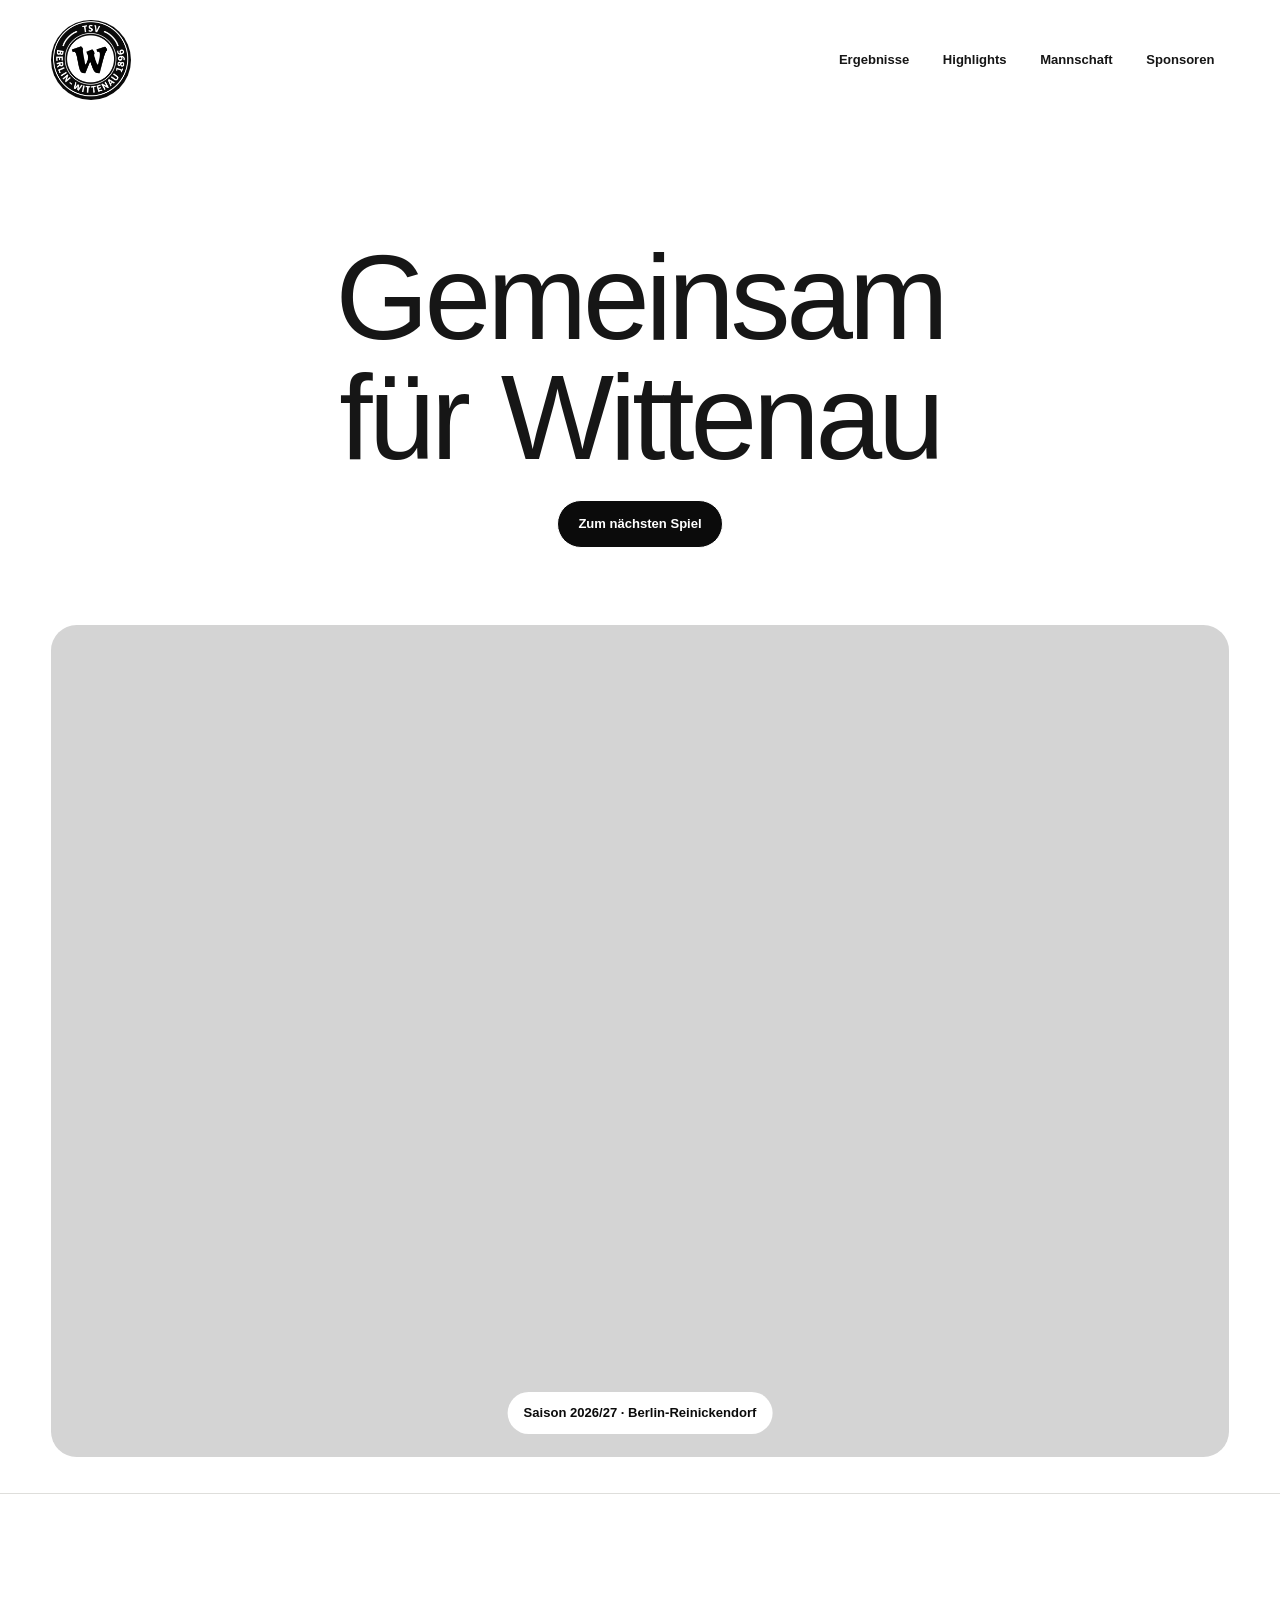
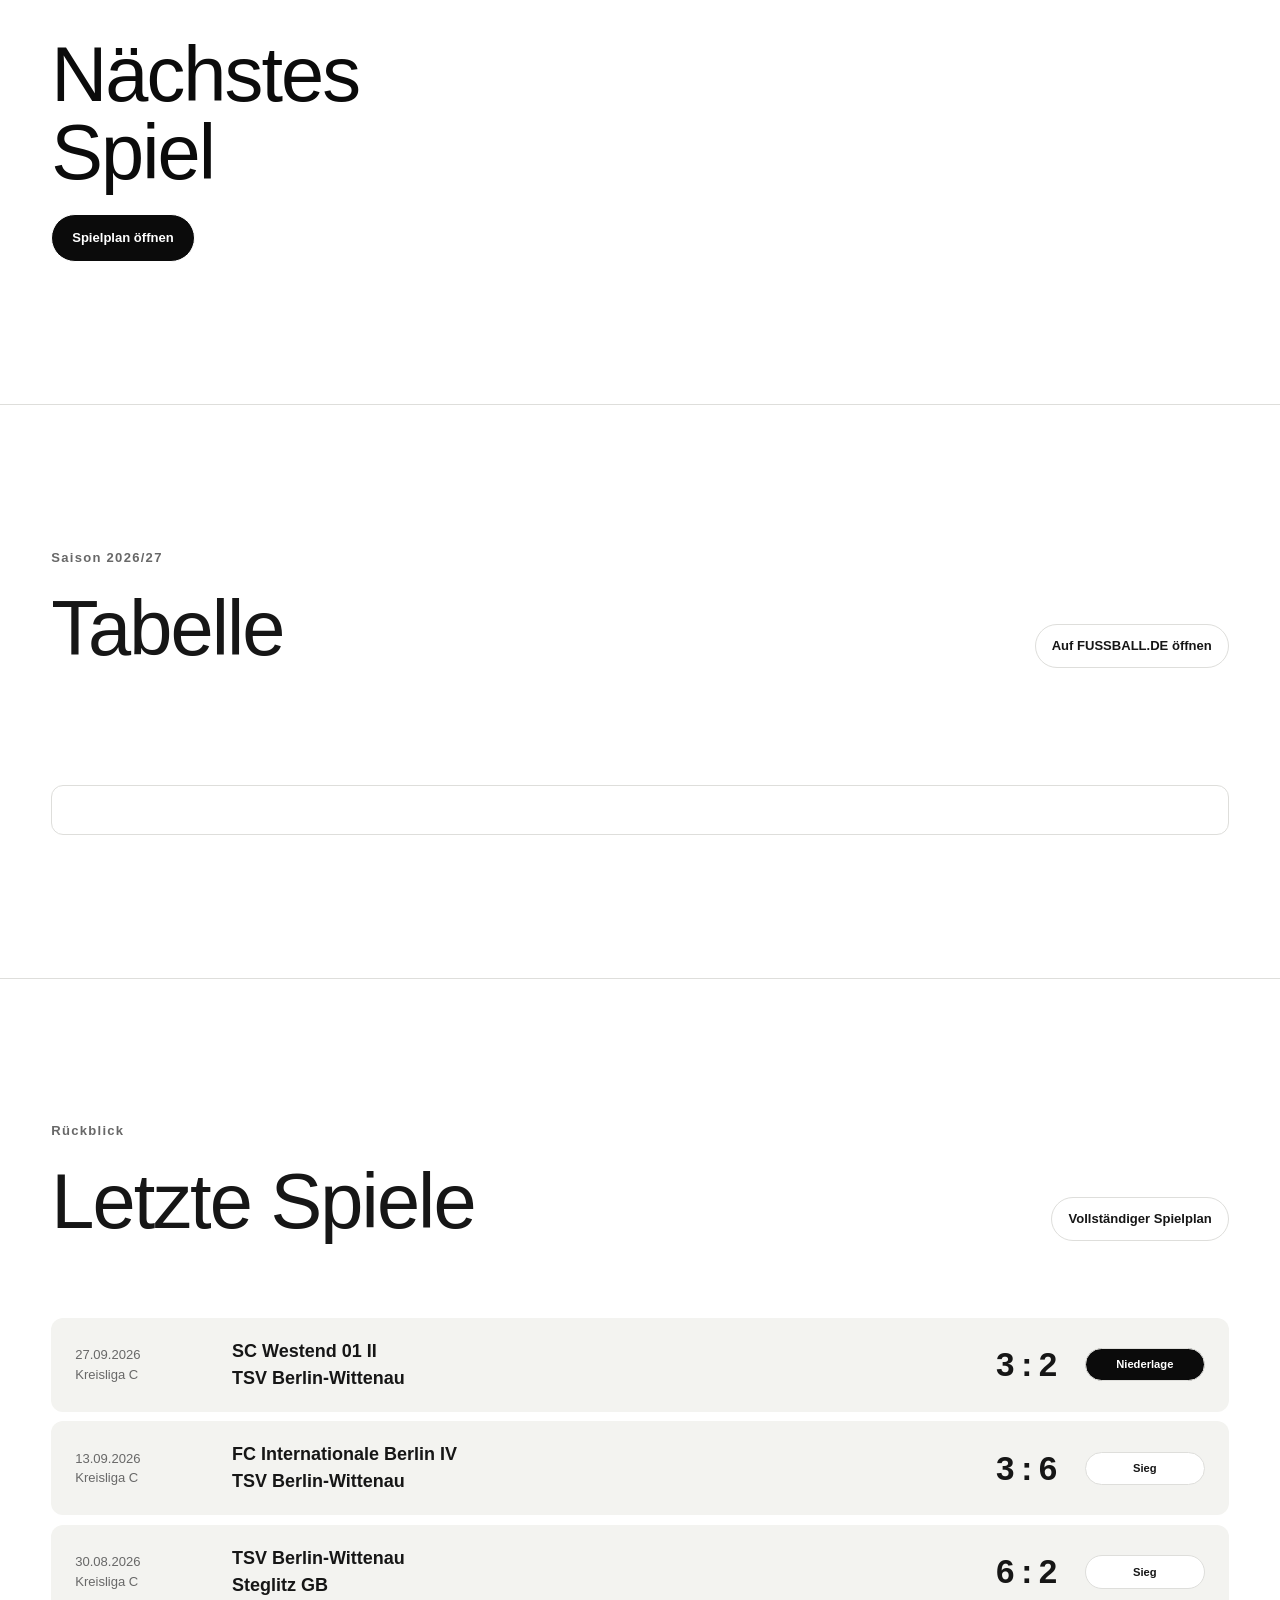
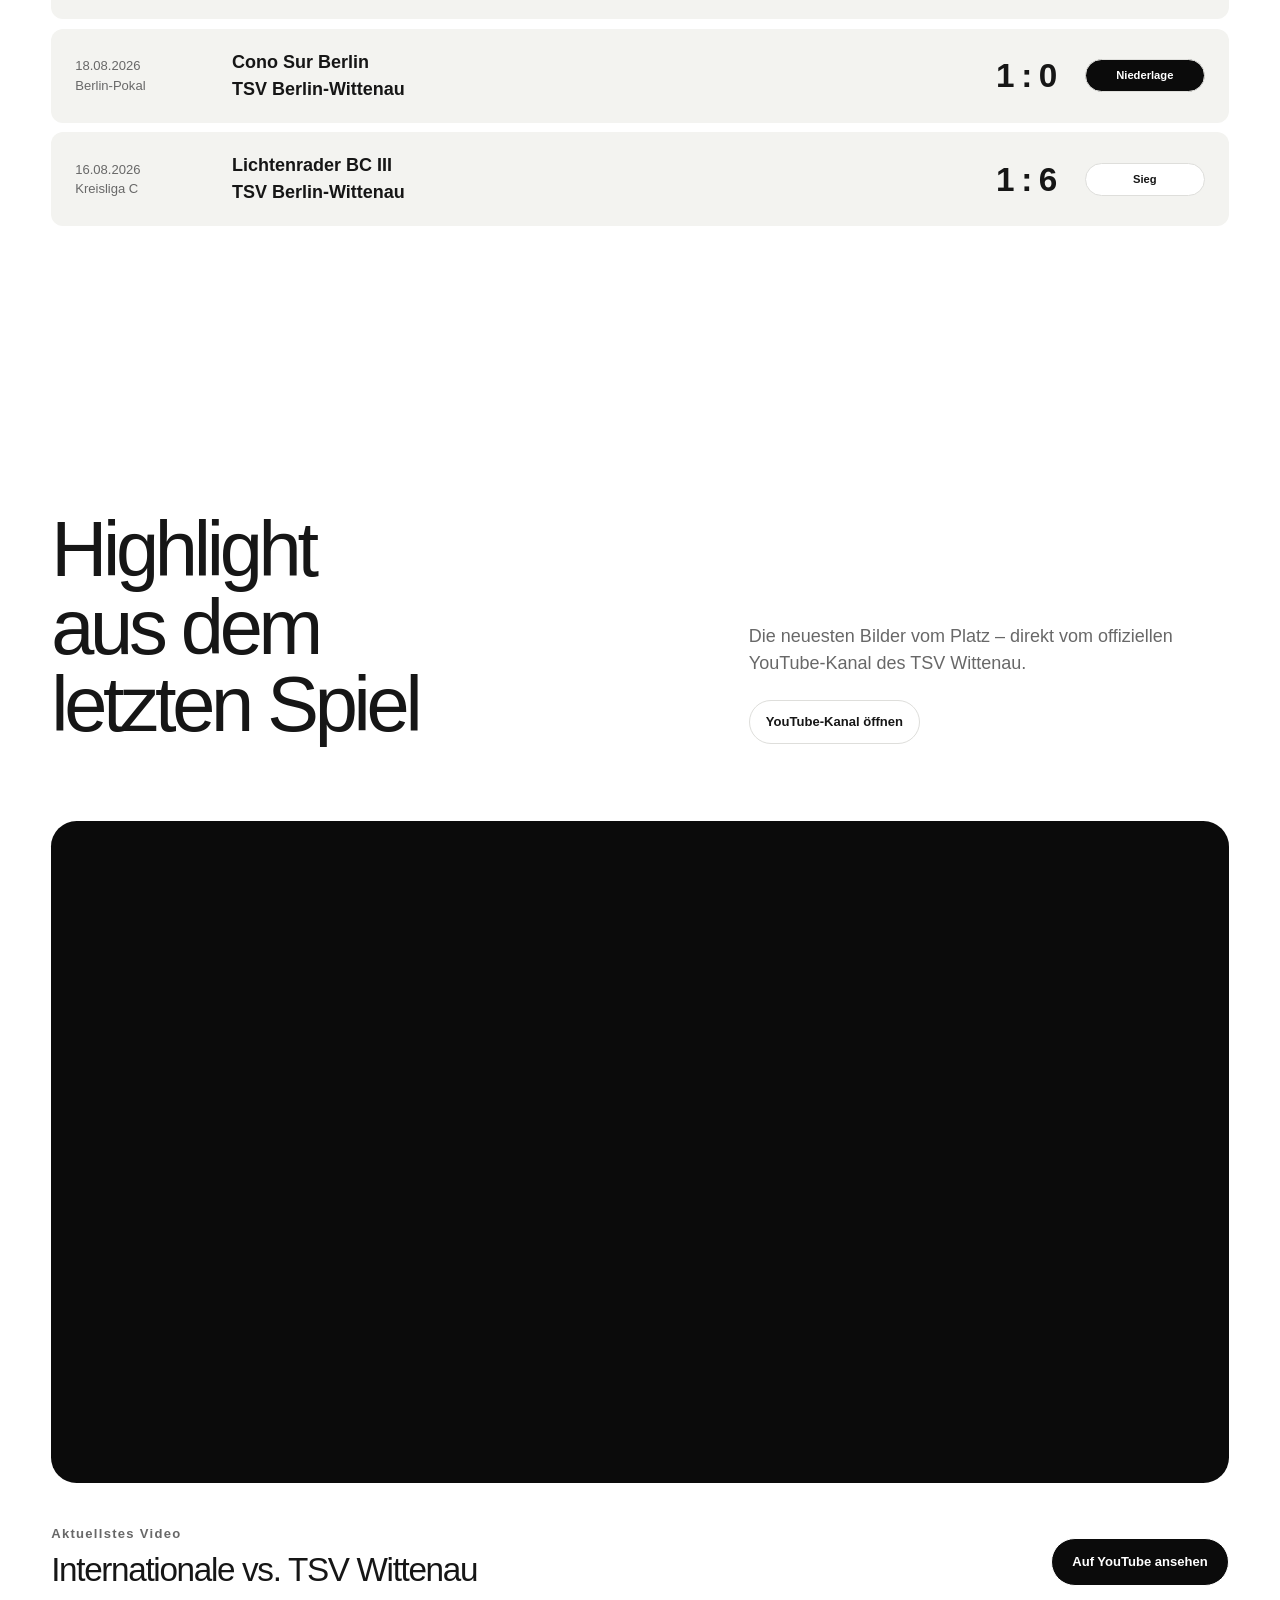
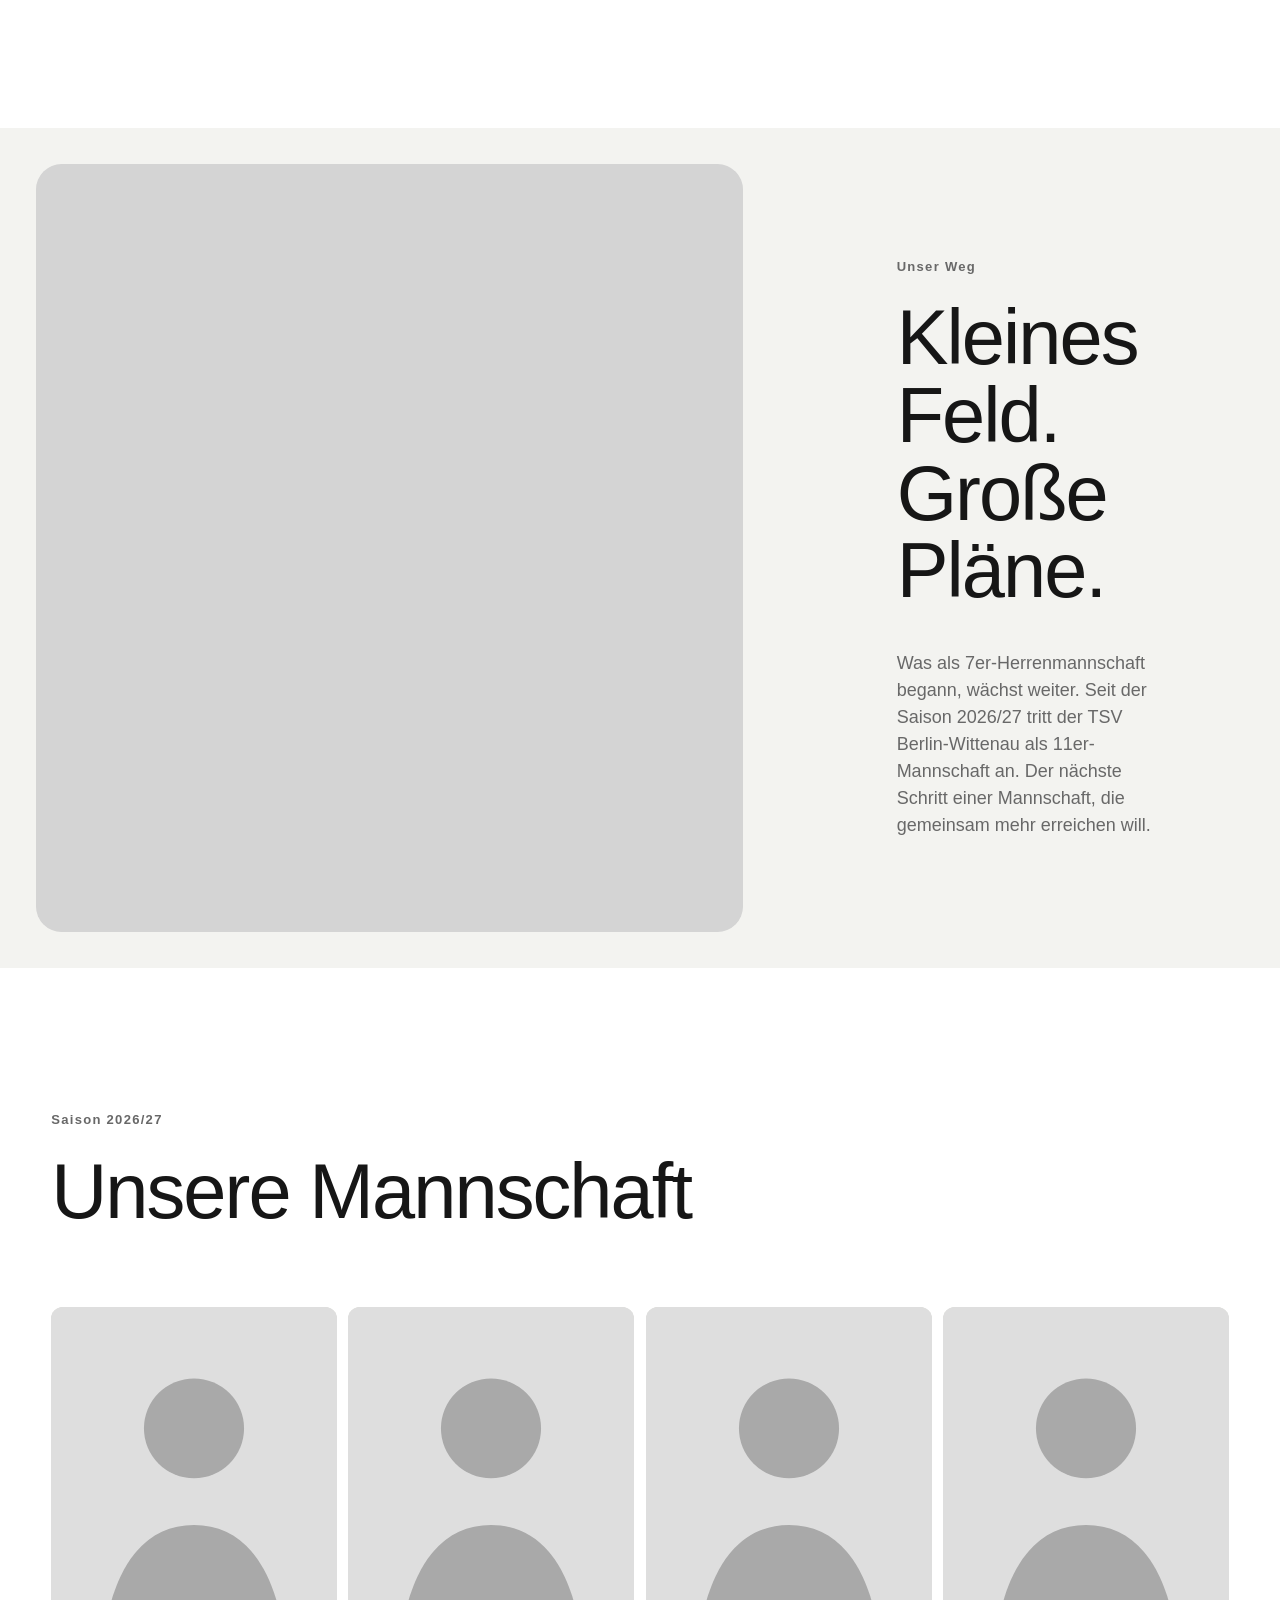
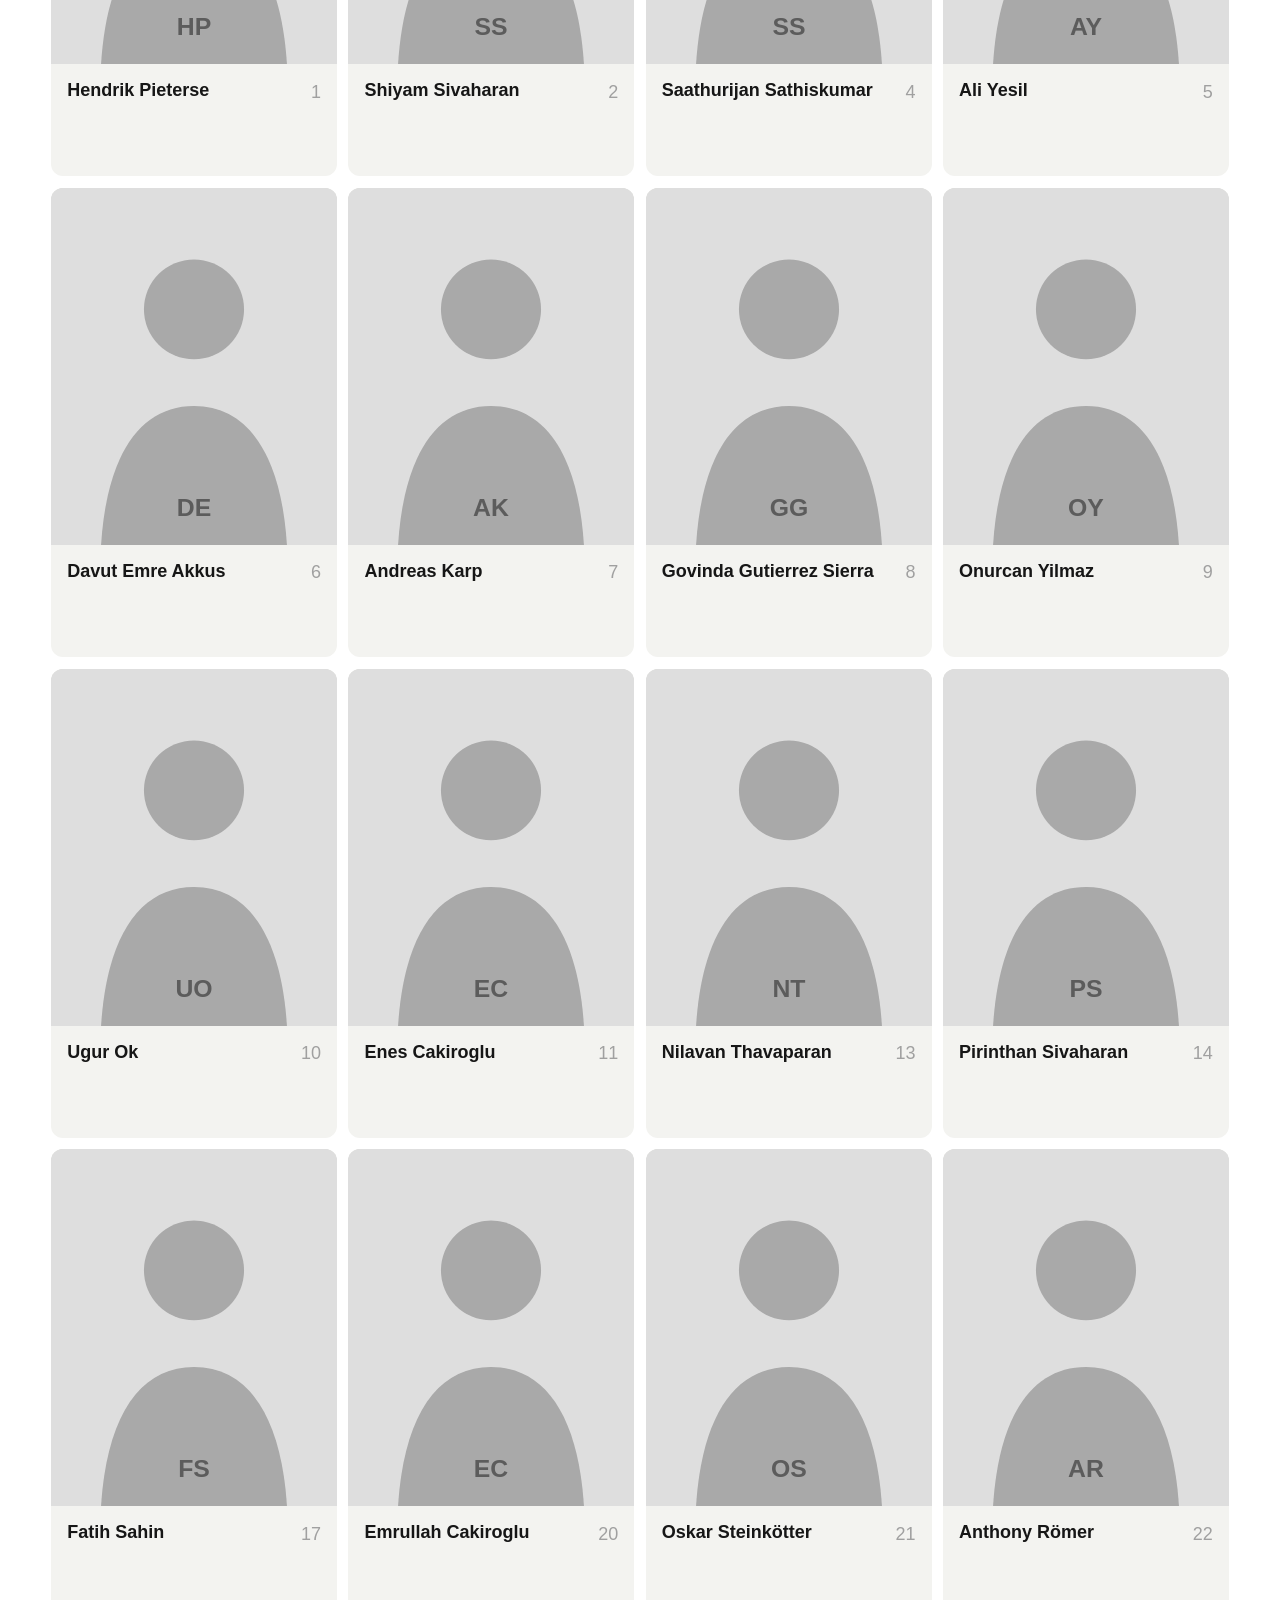
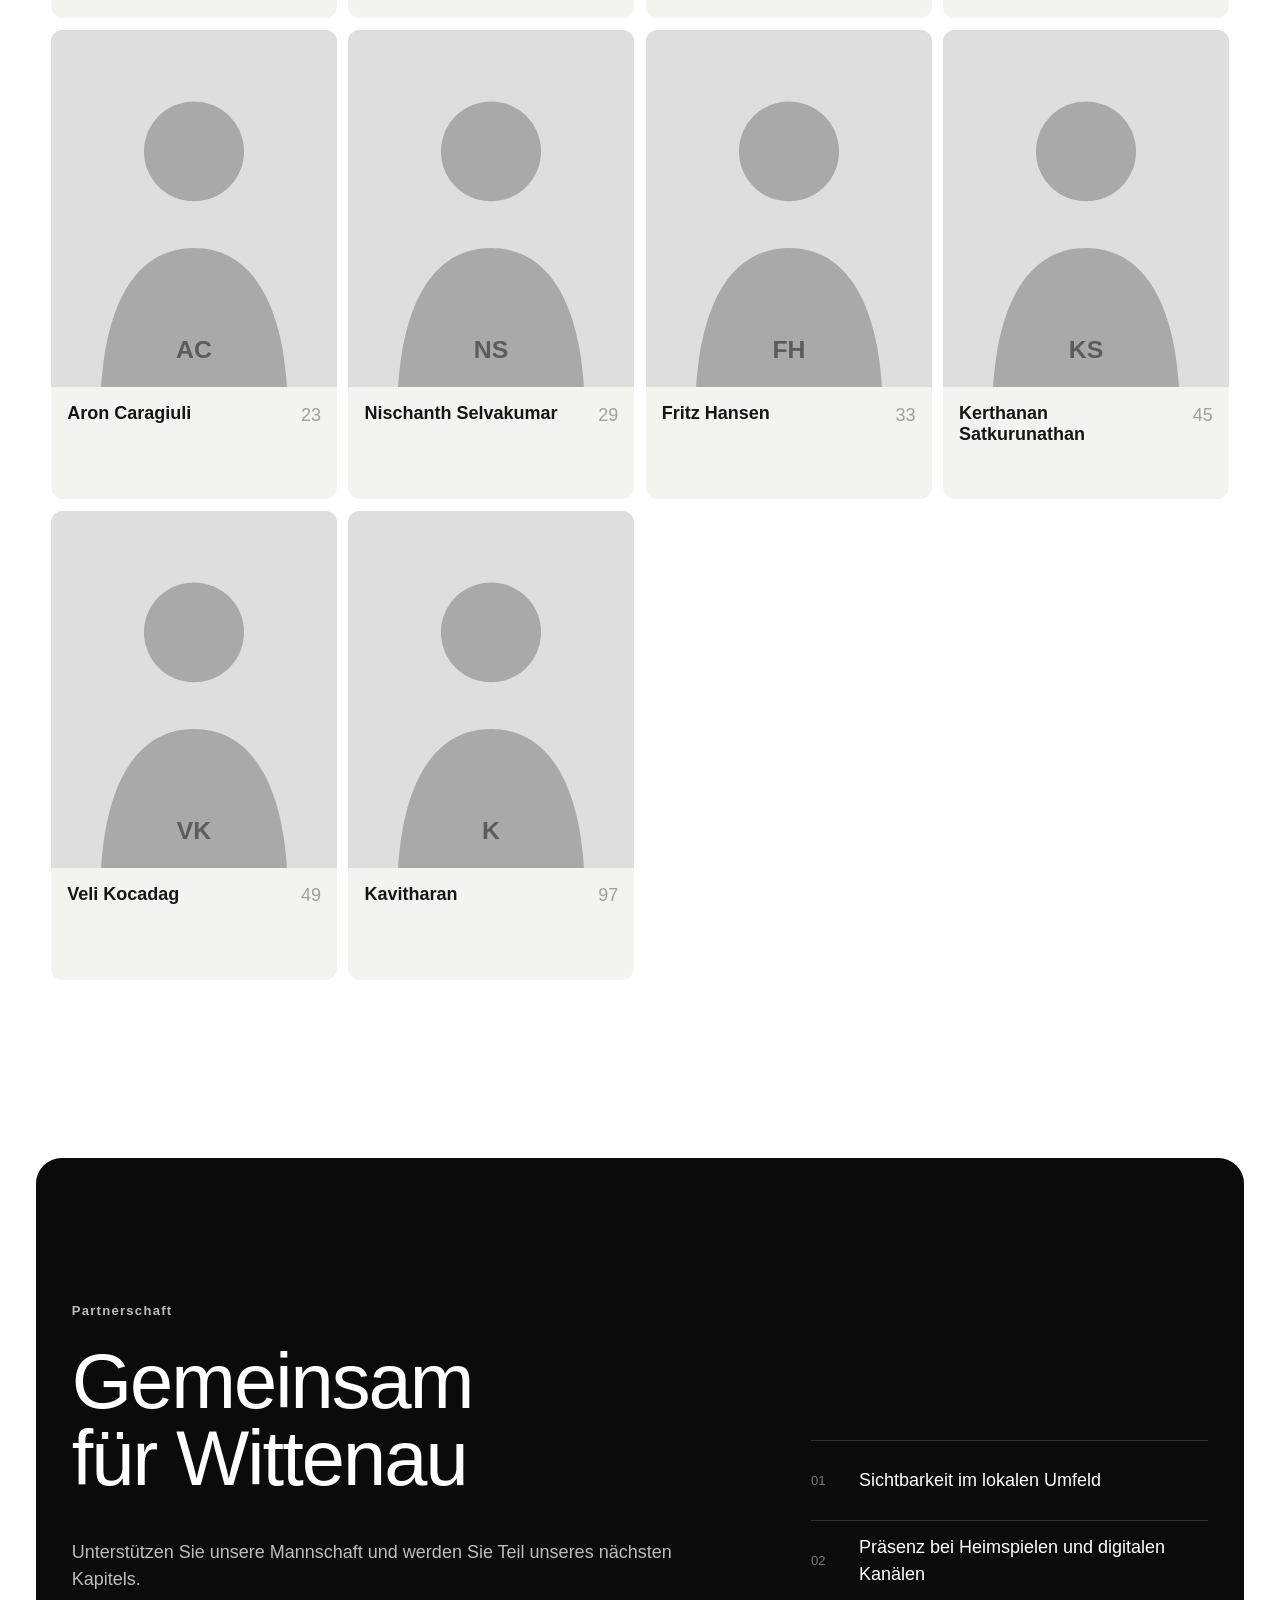
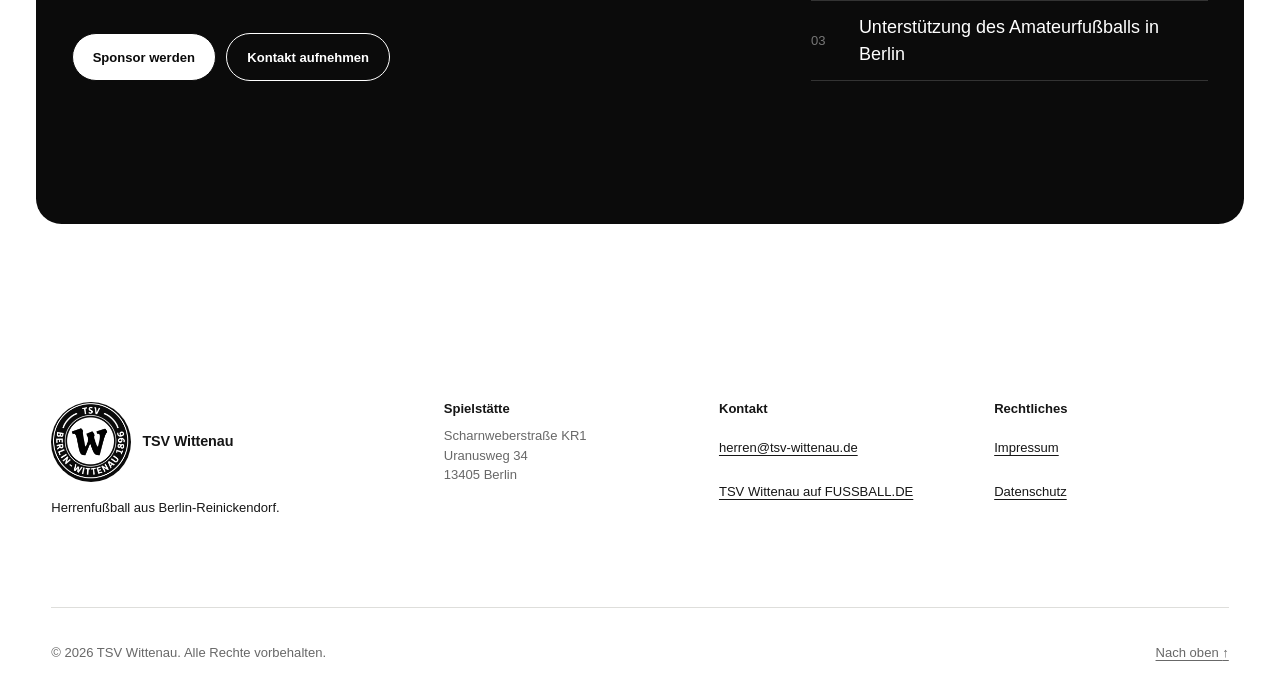
==== commit 6d459c8d: "Add Table Widget" ====
--- a/index.html
+++ b/index.html
@@ -99,11 +99,38 @@
           </div>
 
           <div
-            class="fussballde_widget"
+            class="fussballde_widget football-widget"
             data-id="5361811a-8394-4b99-913d-4c21adbe7fcd"
             data-type="next-match"
             style="width: 100%"
           ></div>
+        </div>
+      </section>
+
+      <section id="tabelle" class="section table-section" aria-labelledby="table-title">
+        <div class="container table-widget-layout">
+          <div class="section-heading split-heading">
+            <div>
+              <p class="eyebrow">Saison 2026/27</p>
+              <h2 id="table-title">Tabelle</h2>
+            </div>
+            <a
+              class="text-link"
+              href="https://www.fussball.de/mannschaft/tsv-berlin-wittenau-tsv-wittenau-berlin/-/saison/2627/team-id/03198303VC000000VS5489BSVU0ORN69"
+              target="_blank"
+              rel="noopener noreferrer"
+              >Auf FUSSBALL.DE öffnen</a
+            >
+          </div>
+
+          <div class="football-widget-shell">
+            <div
+              class="fussballde_widget football-widget"
+              data-id="dadf9028-cf1d-4c85-a254-691ad085d1a1"
+              data-type="table"
+              style="width: 100%"
+            ></div>
+          </div>
         </div>
       </section>
 
--- a/styles.css
+++ b/styles.css
@@ -487,6 +487,32 @@
   gap: var(--space-4);
 }
 
+/* FUSSBALL.DE widgets */
+.table-section {
+  border-bottom: 1px solid var(--line);
+}
+
+.table-widget-layout {
+  display: grid;
+  gap: var(--space-3);
+}
+
+.football-widget-shell {
+  min-width: 0;
+  padding: clamp(0.75rem, 2vw, 1.5rem);
+  overflow: hidden;
+  border: 1px solid var(--line);
+  border-radius: var(--radius-sm);
+  background: var(--white);
+}
+
+.football-widget,
+.football-widget iframe {
+  display: block;
+  min-width: 0;
+  max-width: 100%;
+}
+
 .section-heading-light {
   margin-bottom: 0;
   color: var(--black);
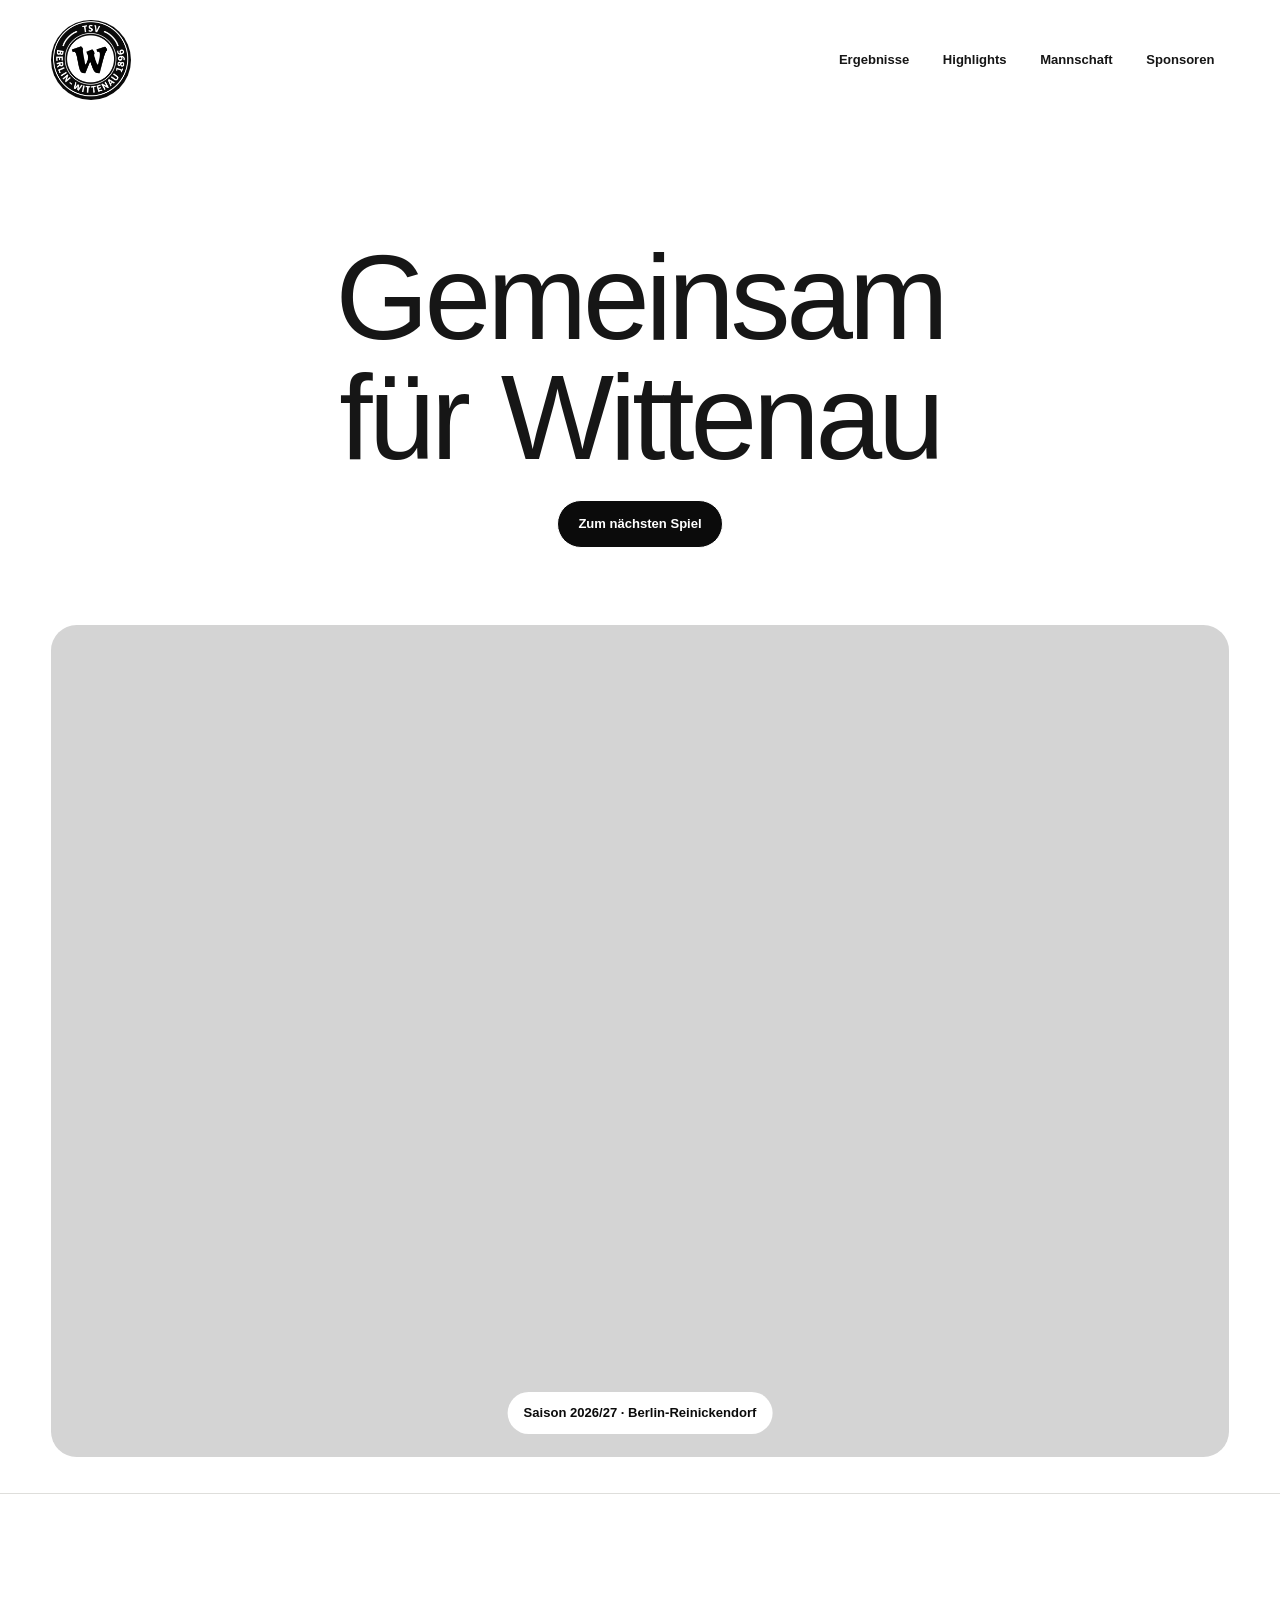
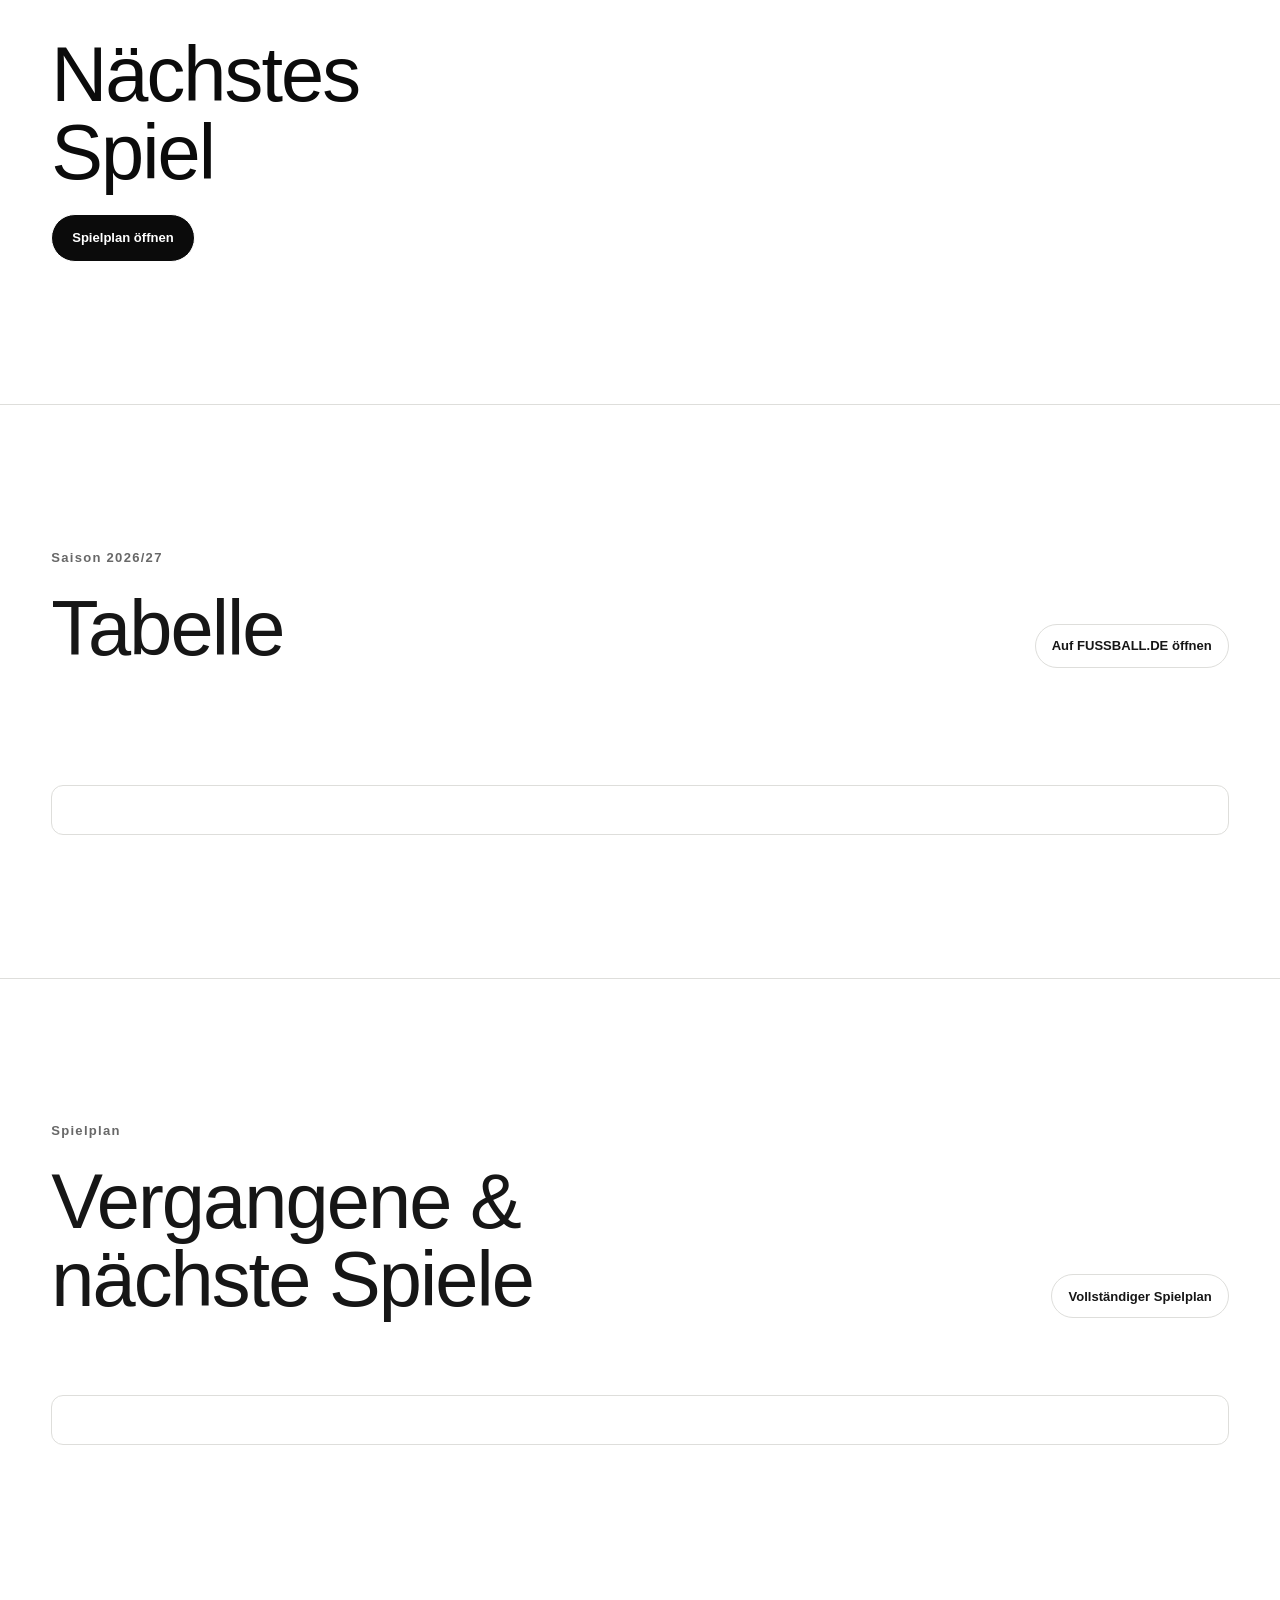
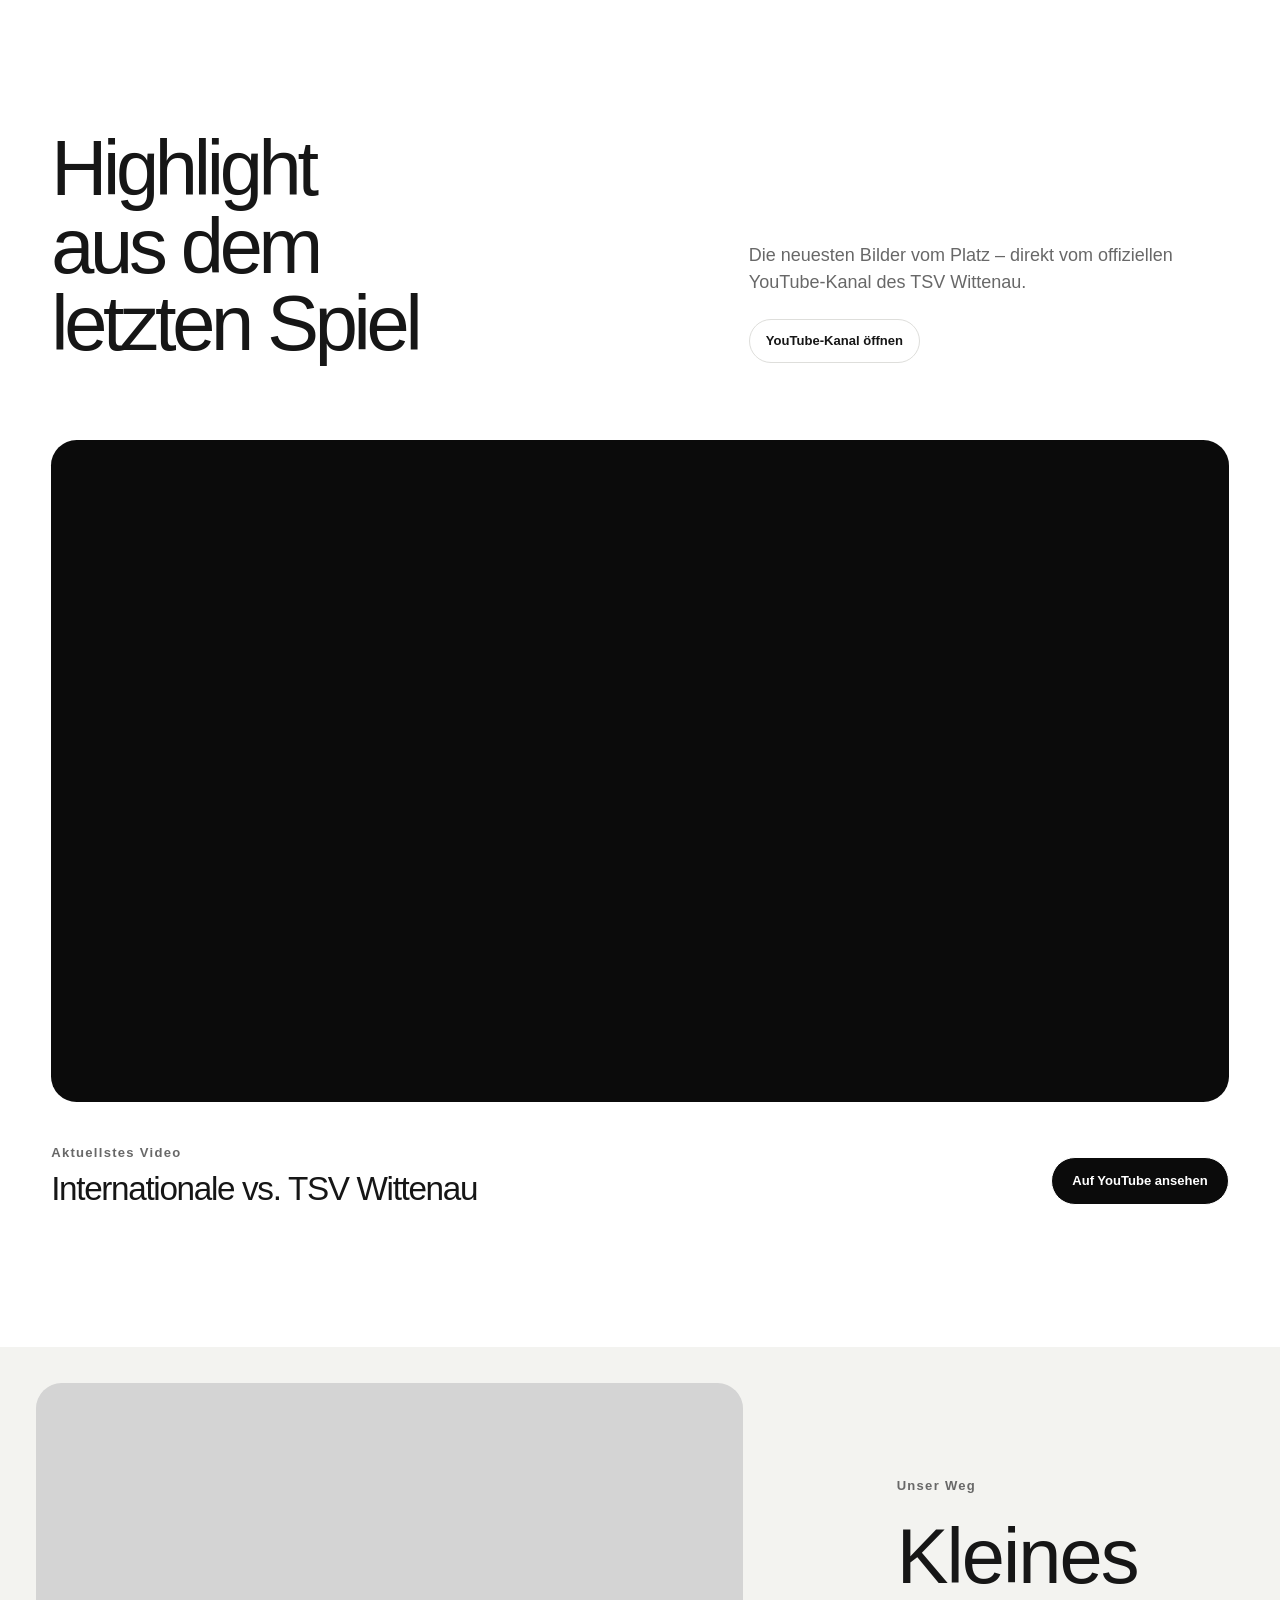
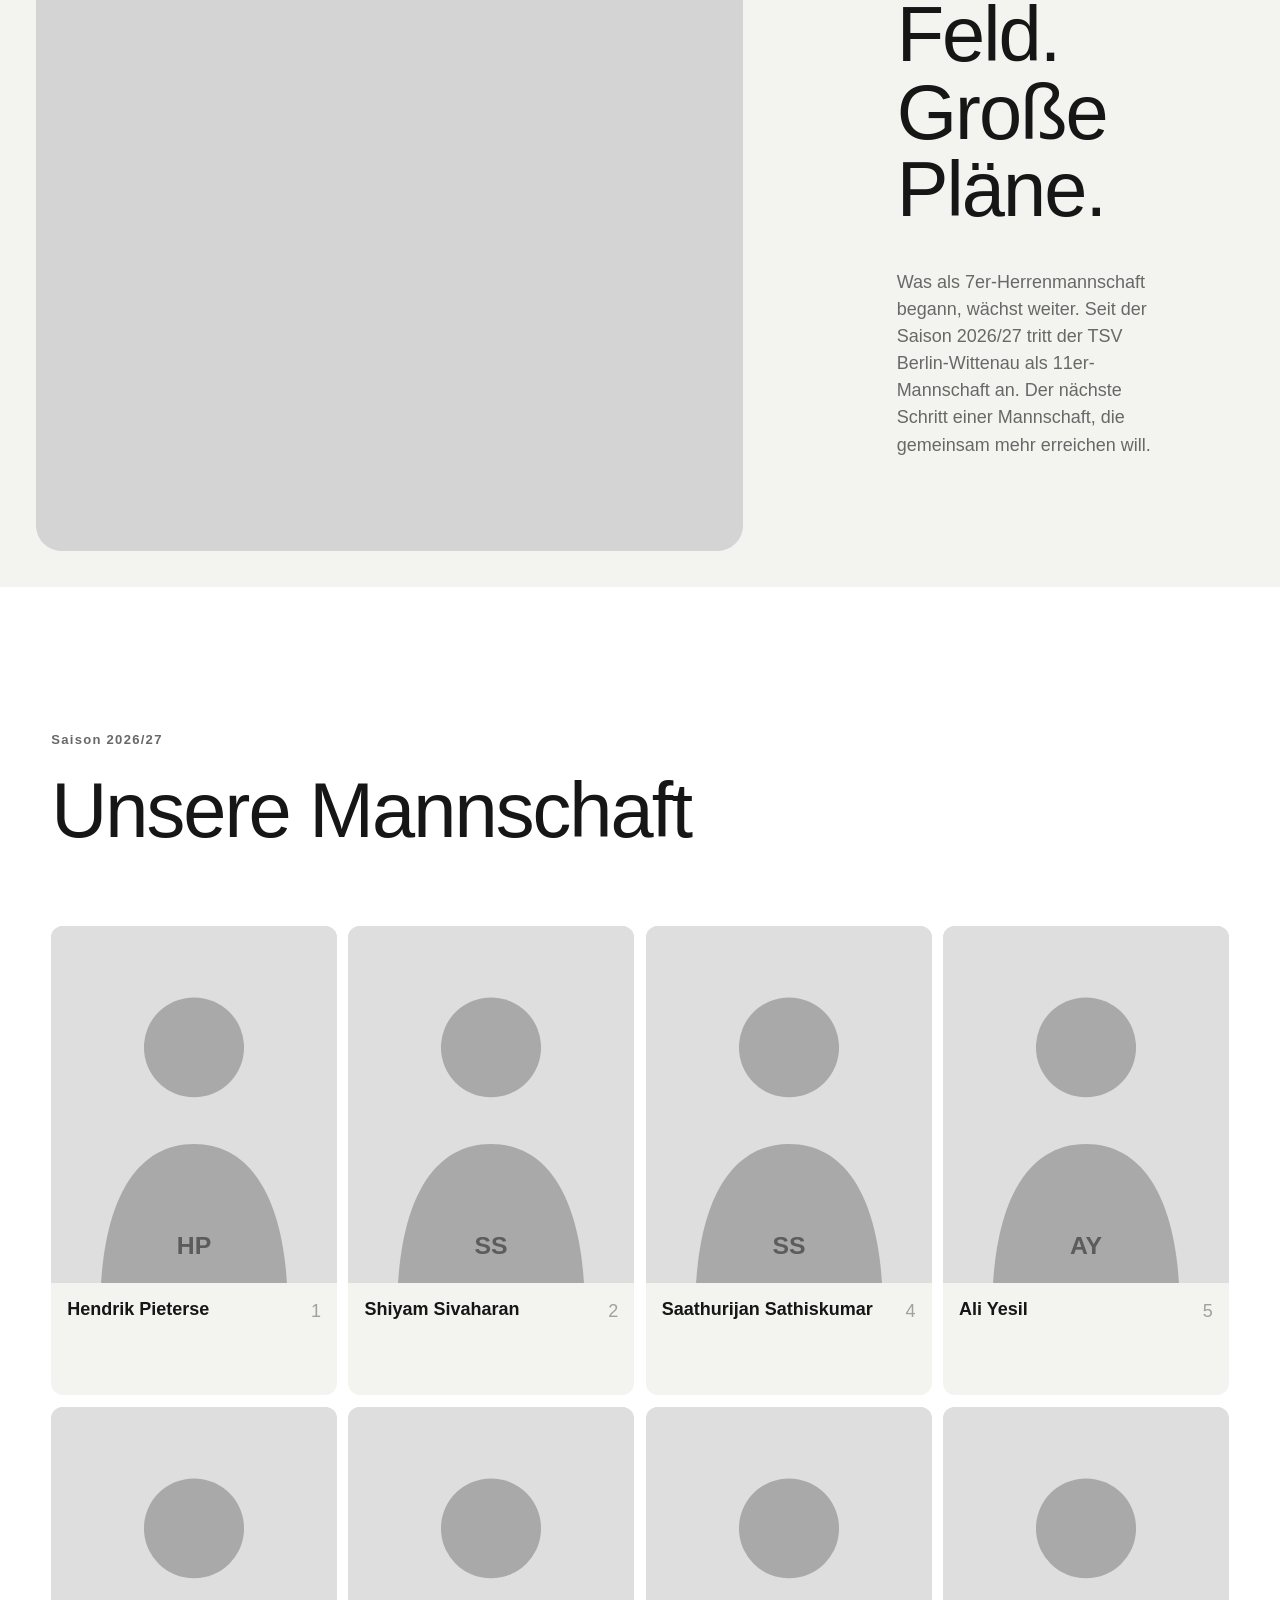
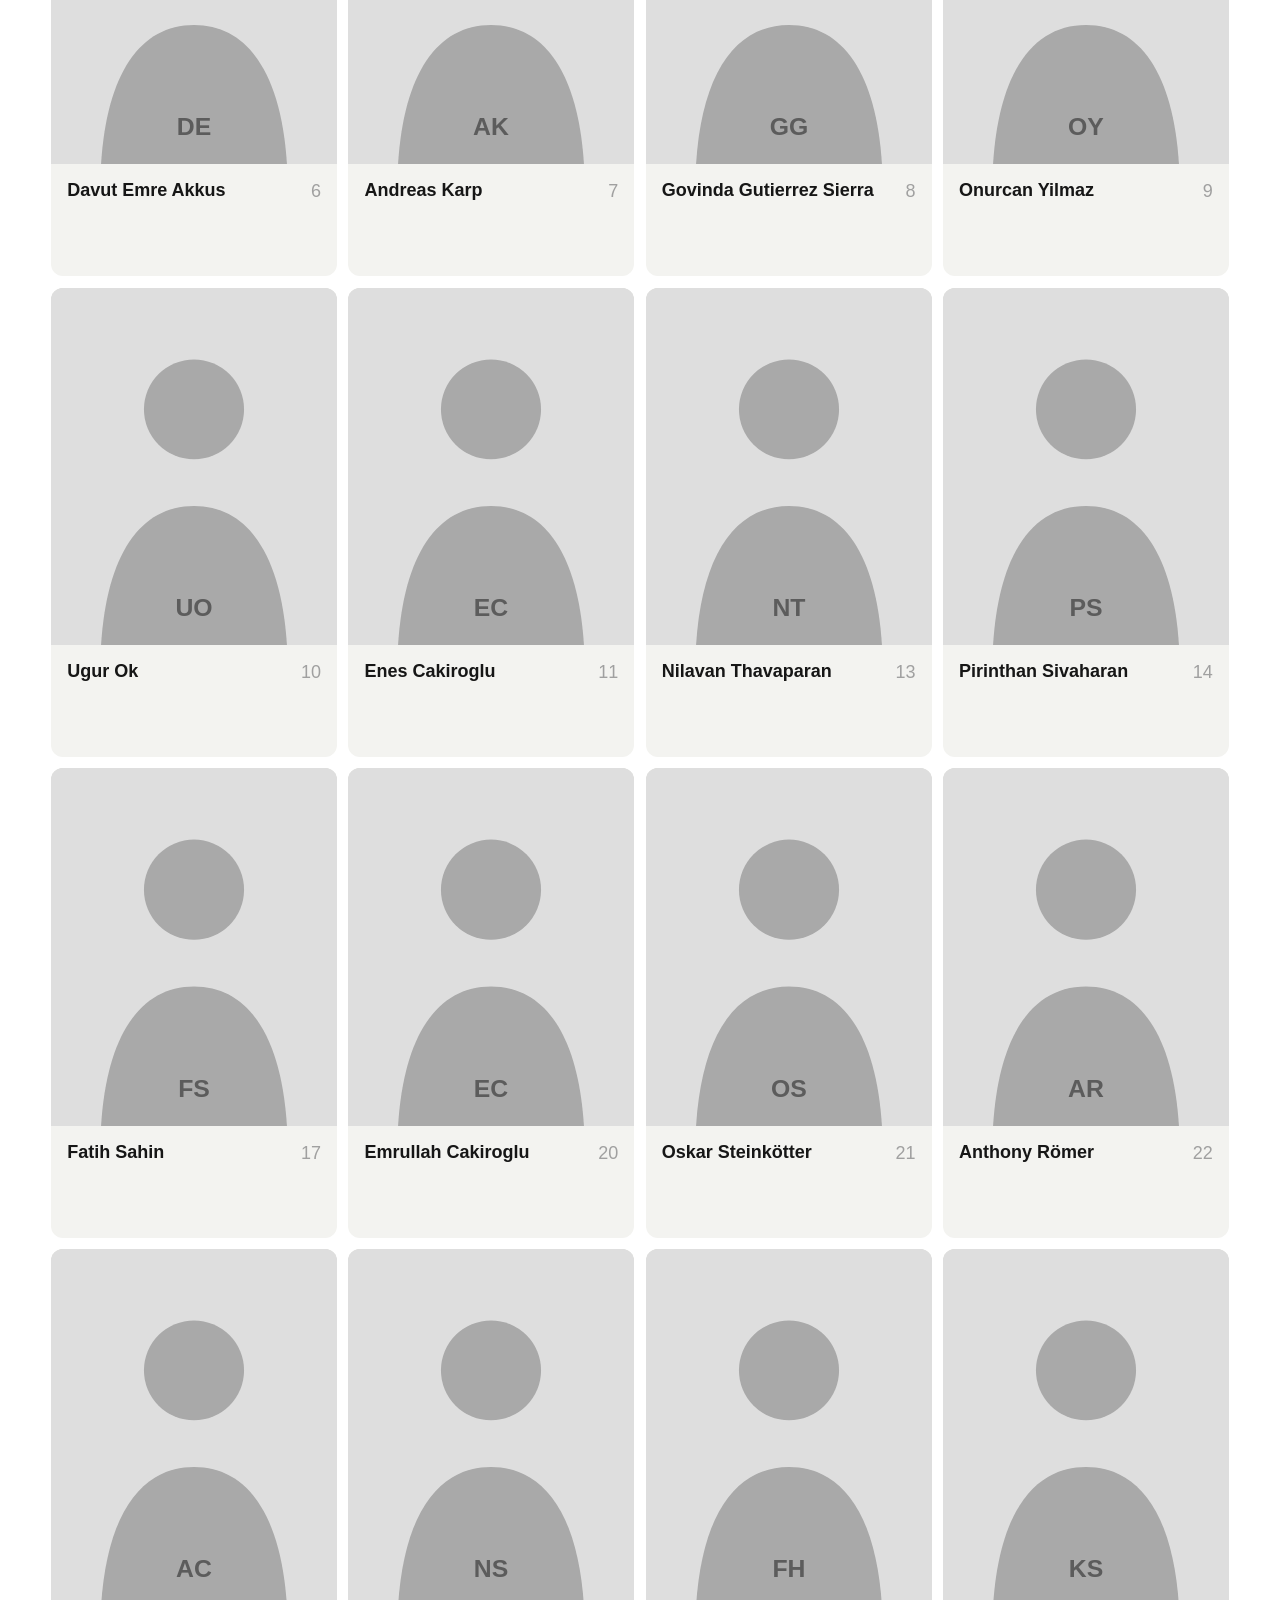
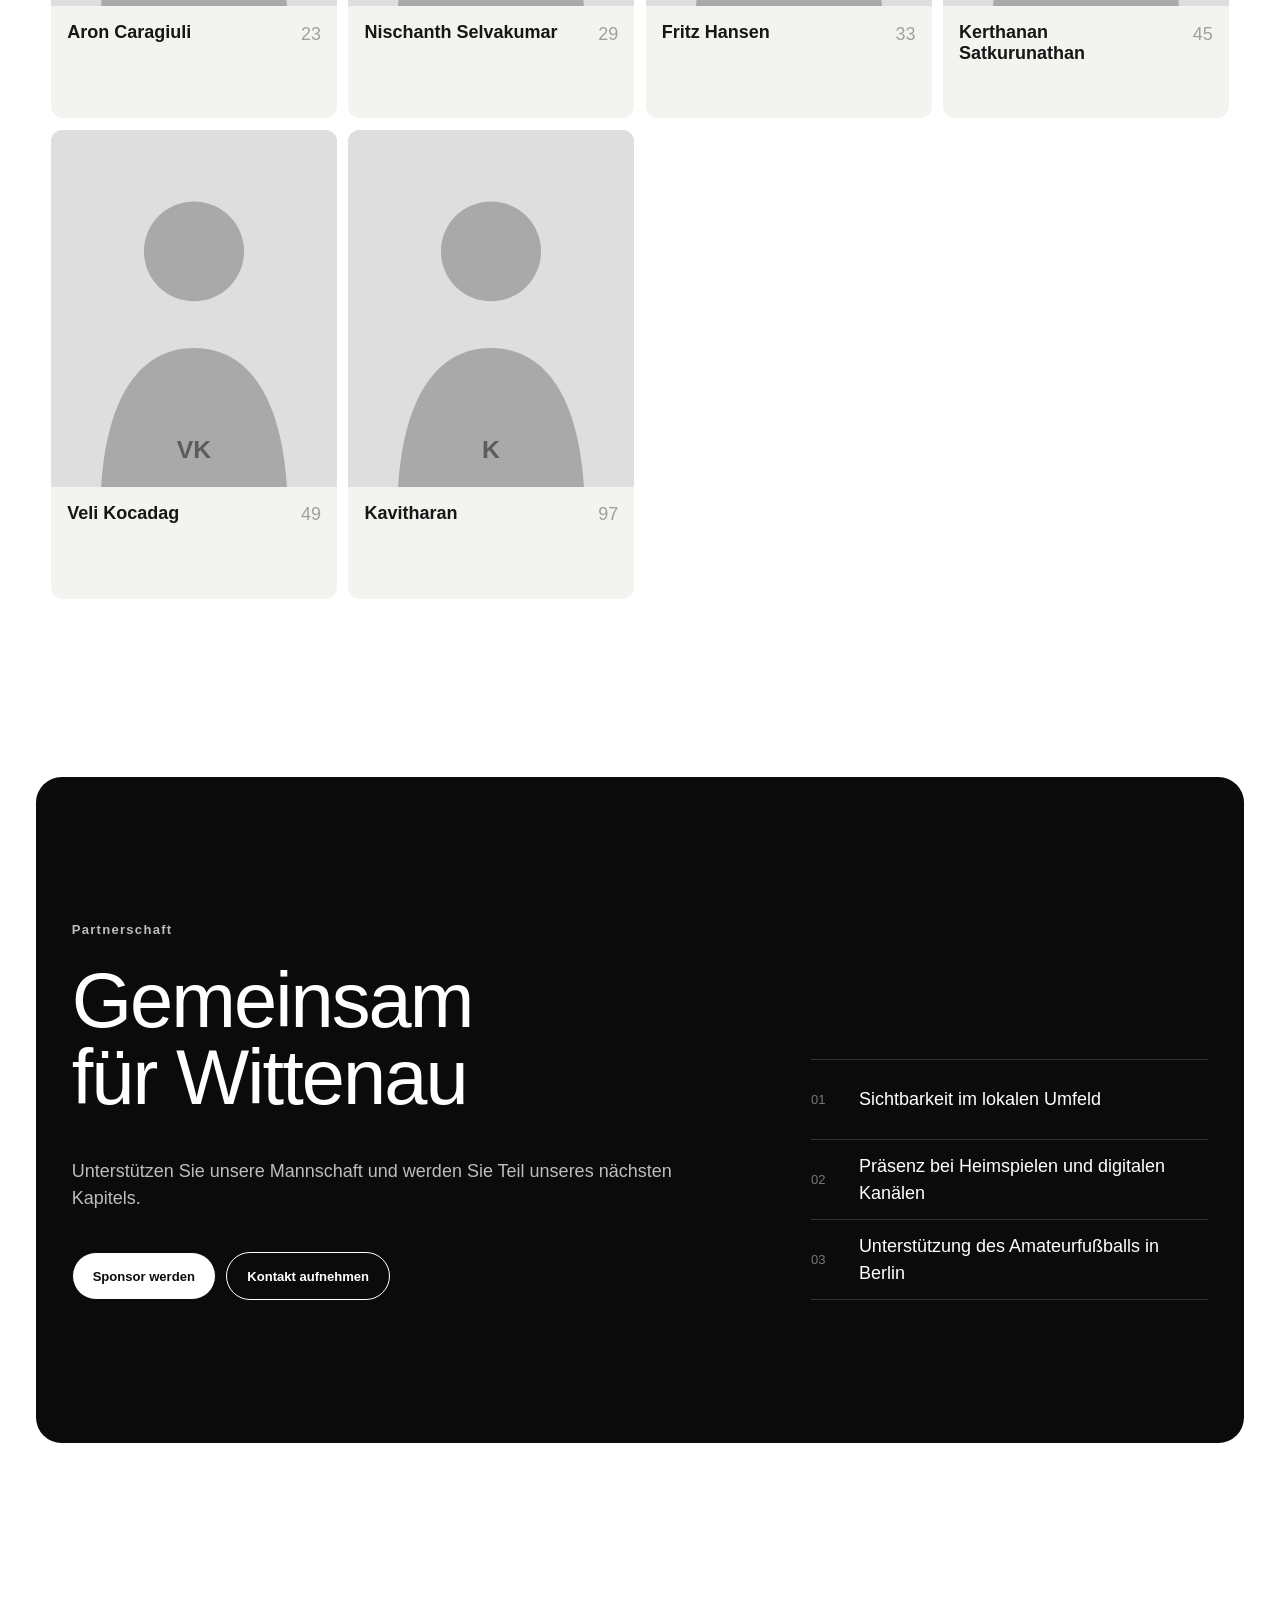
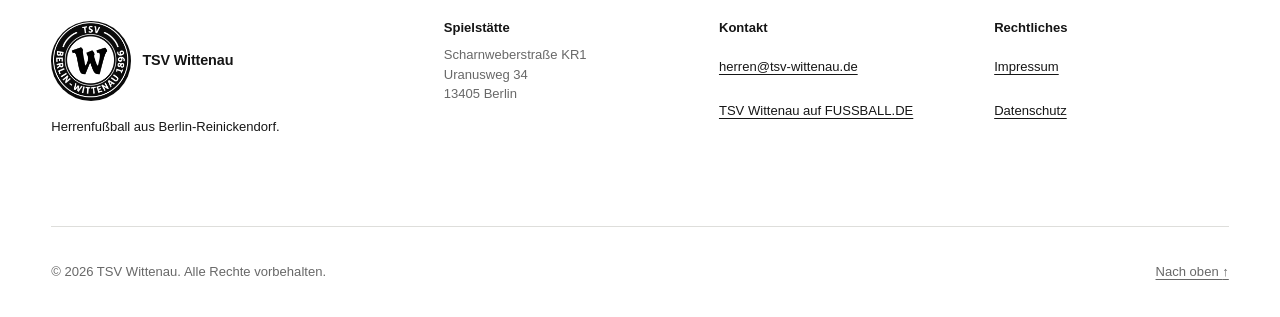
==== commit f08ccd26: "Add Vergangene/Nächste Spiele" ====
--- a/index.html
+++ b/index.html
@@ -138,8 +138,8 @@
         <div class="container">
           <div class="section-heading split-heading">
             <div>
-              <p class="eyebrow">Rückblick</p>
-              <h2 id="results-title">Letzte Spiele</h2>
+              <p class="eyebrow">Spielplan</p>
+              <h2 id="results-title">Vergangene &amp; nächste Spiele</h2>
             </div>
             <a
               class="text-link"
@@ -150,17 +150,13 @@
             >
           </div>
 
-          <div id="recent-matches" class="results-list">
-            <p class="fallback-notice">
-              Ergebnisse werden mit JavaScript angezeigt. Den vollständigen
-              Spielplan finden Sie auf
-              <a
-                href="https://www.fussball.de/mannschaft/tsv-berlin-wittenau-tsv-wittenau-berlin/-/saison/2627/team-id/03198303VC000000VS5489BSVU0ORN69"
-                target="_blank"
-                rel="noopener noreferrer"
-                >FUSSBALL.DE</a
-              >.
-            </p>
+          <div class="football-widget-shell">
+            <div
+              class="fussballde_widget football-widget"
+              data-id="6368c84c-8ea6-44e0-884b-e3fbd5835096"
+              data-type="team-matches"
+              style="width: 100%"
+            ></div>
           </div>
         </div>
       </section>
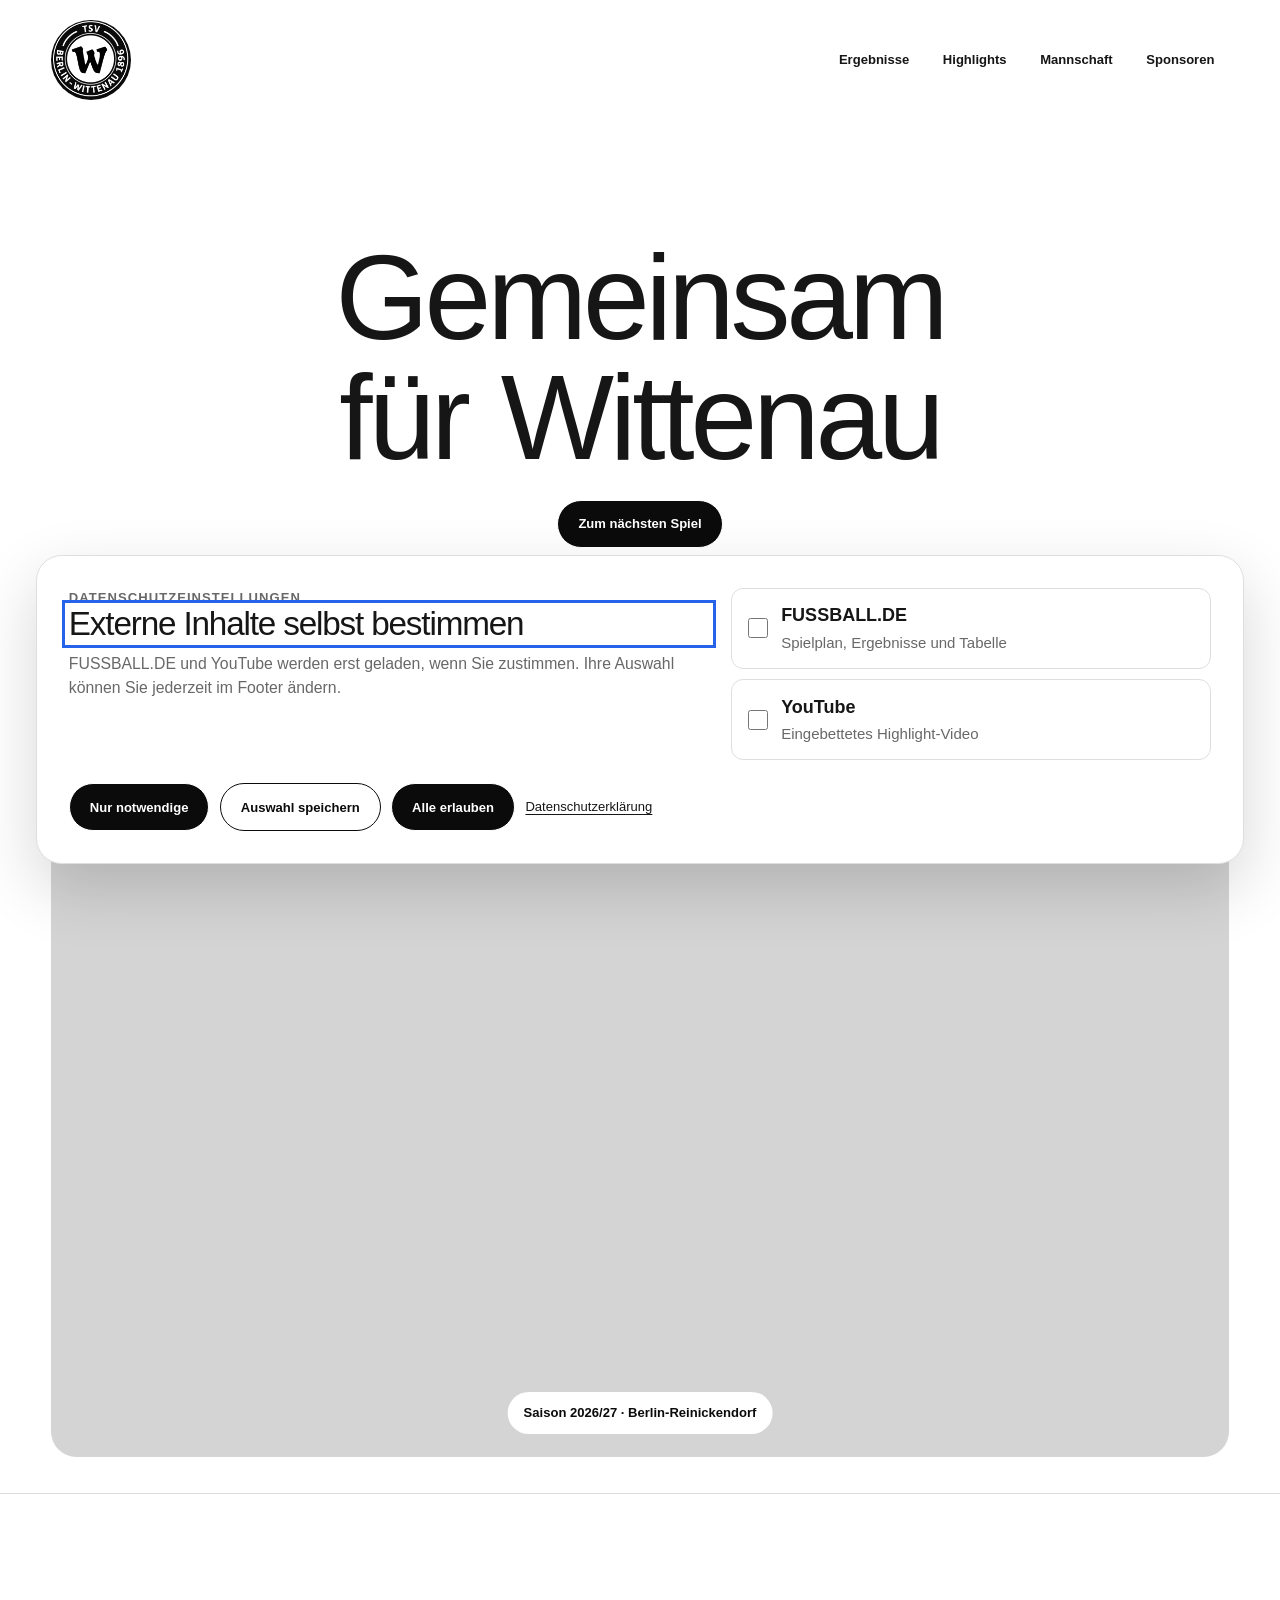
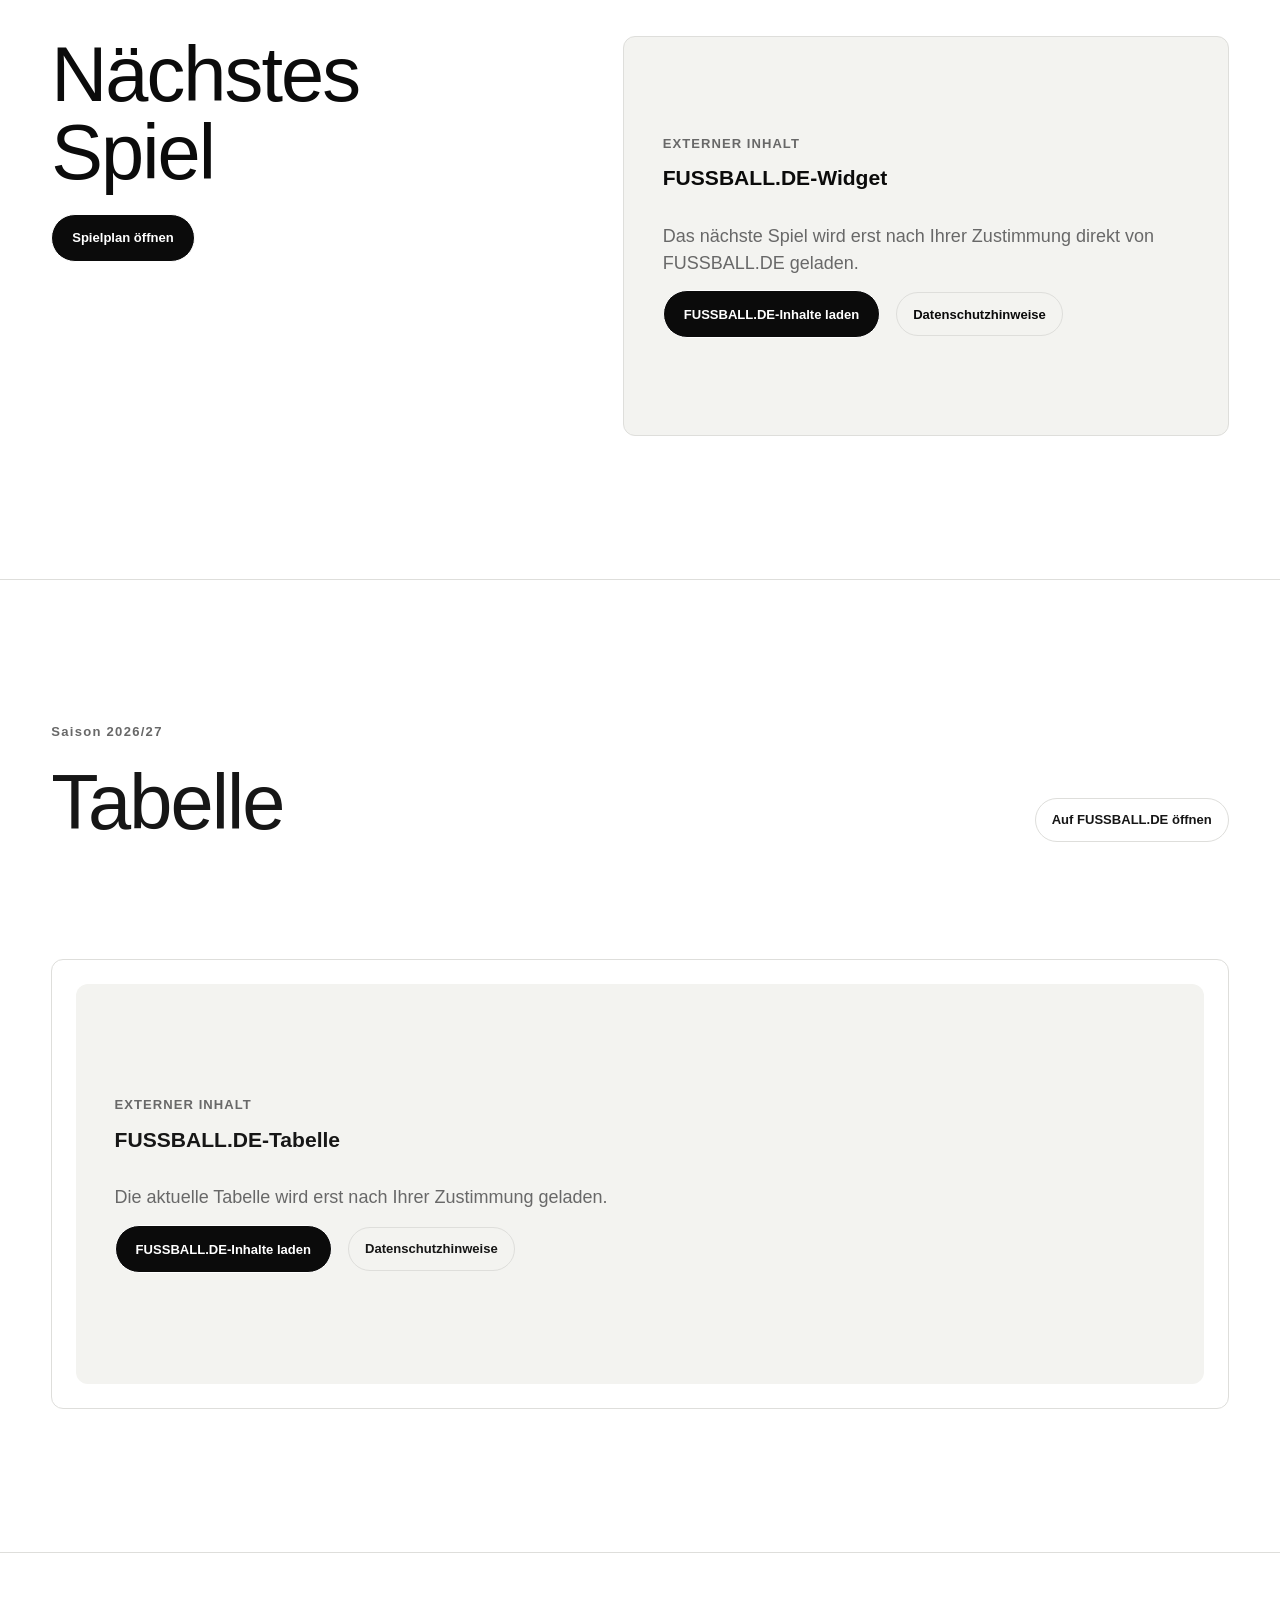
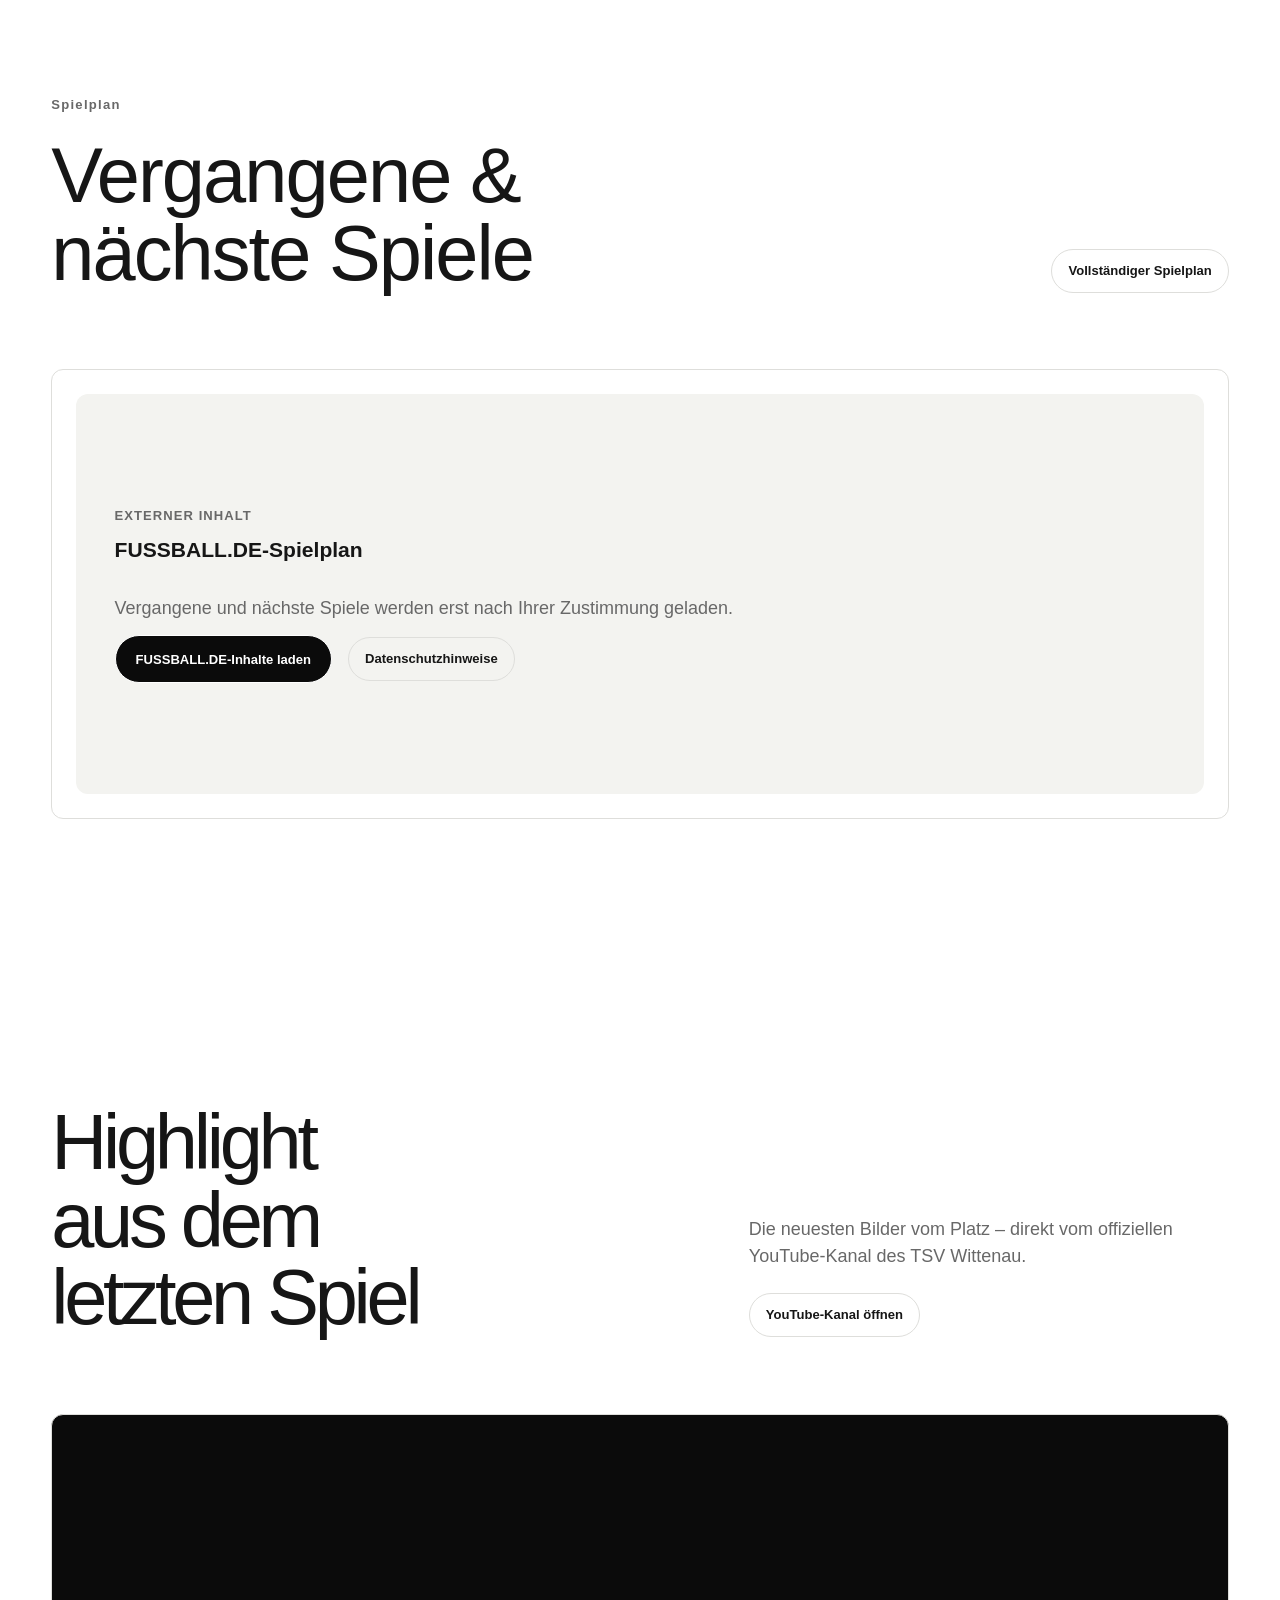
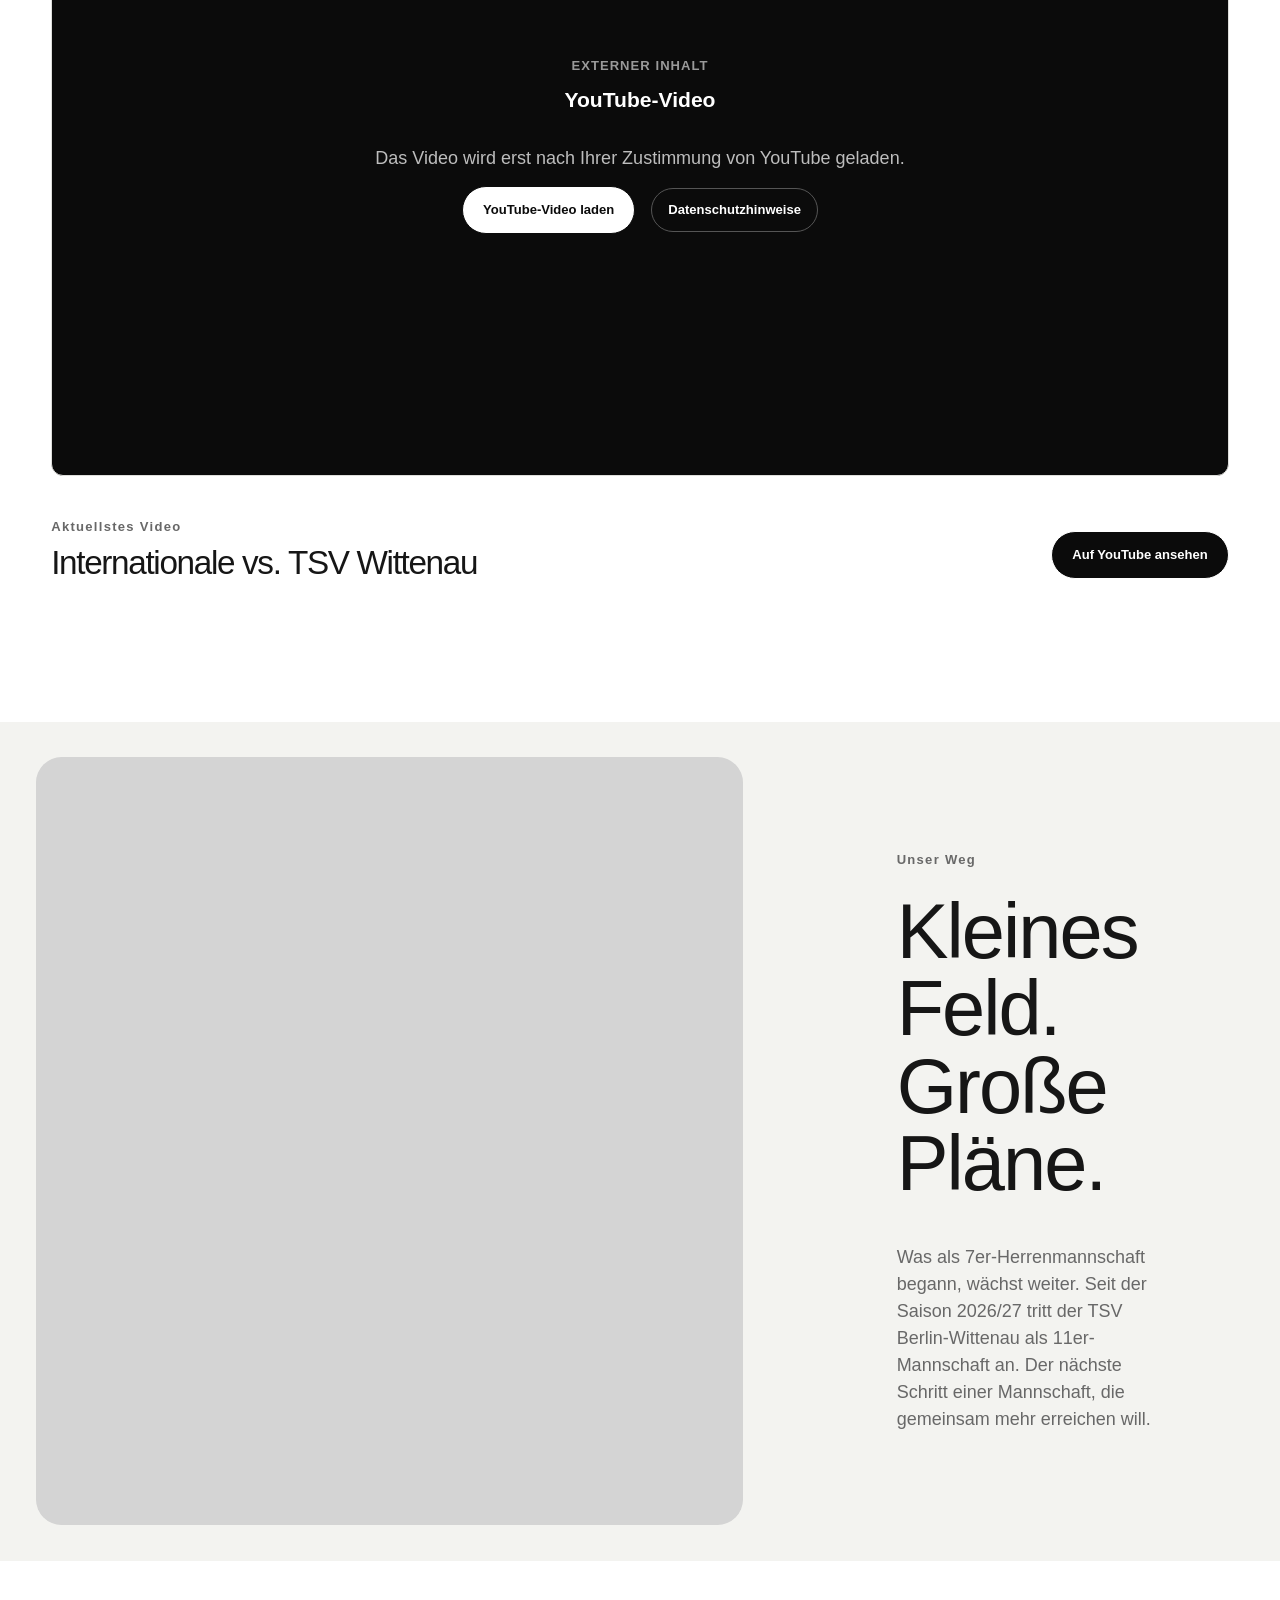
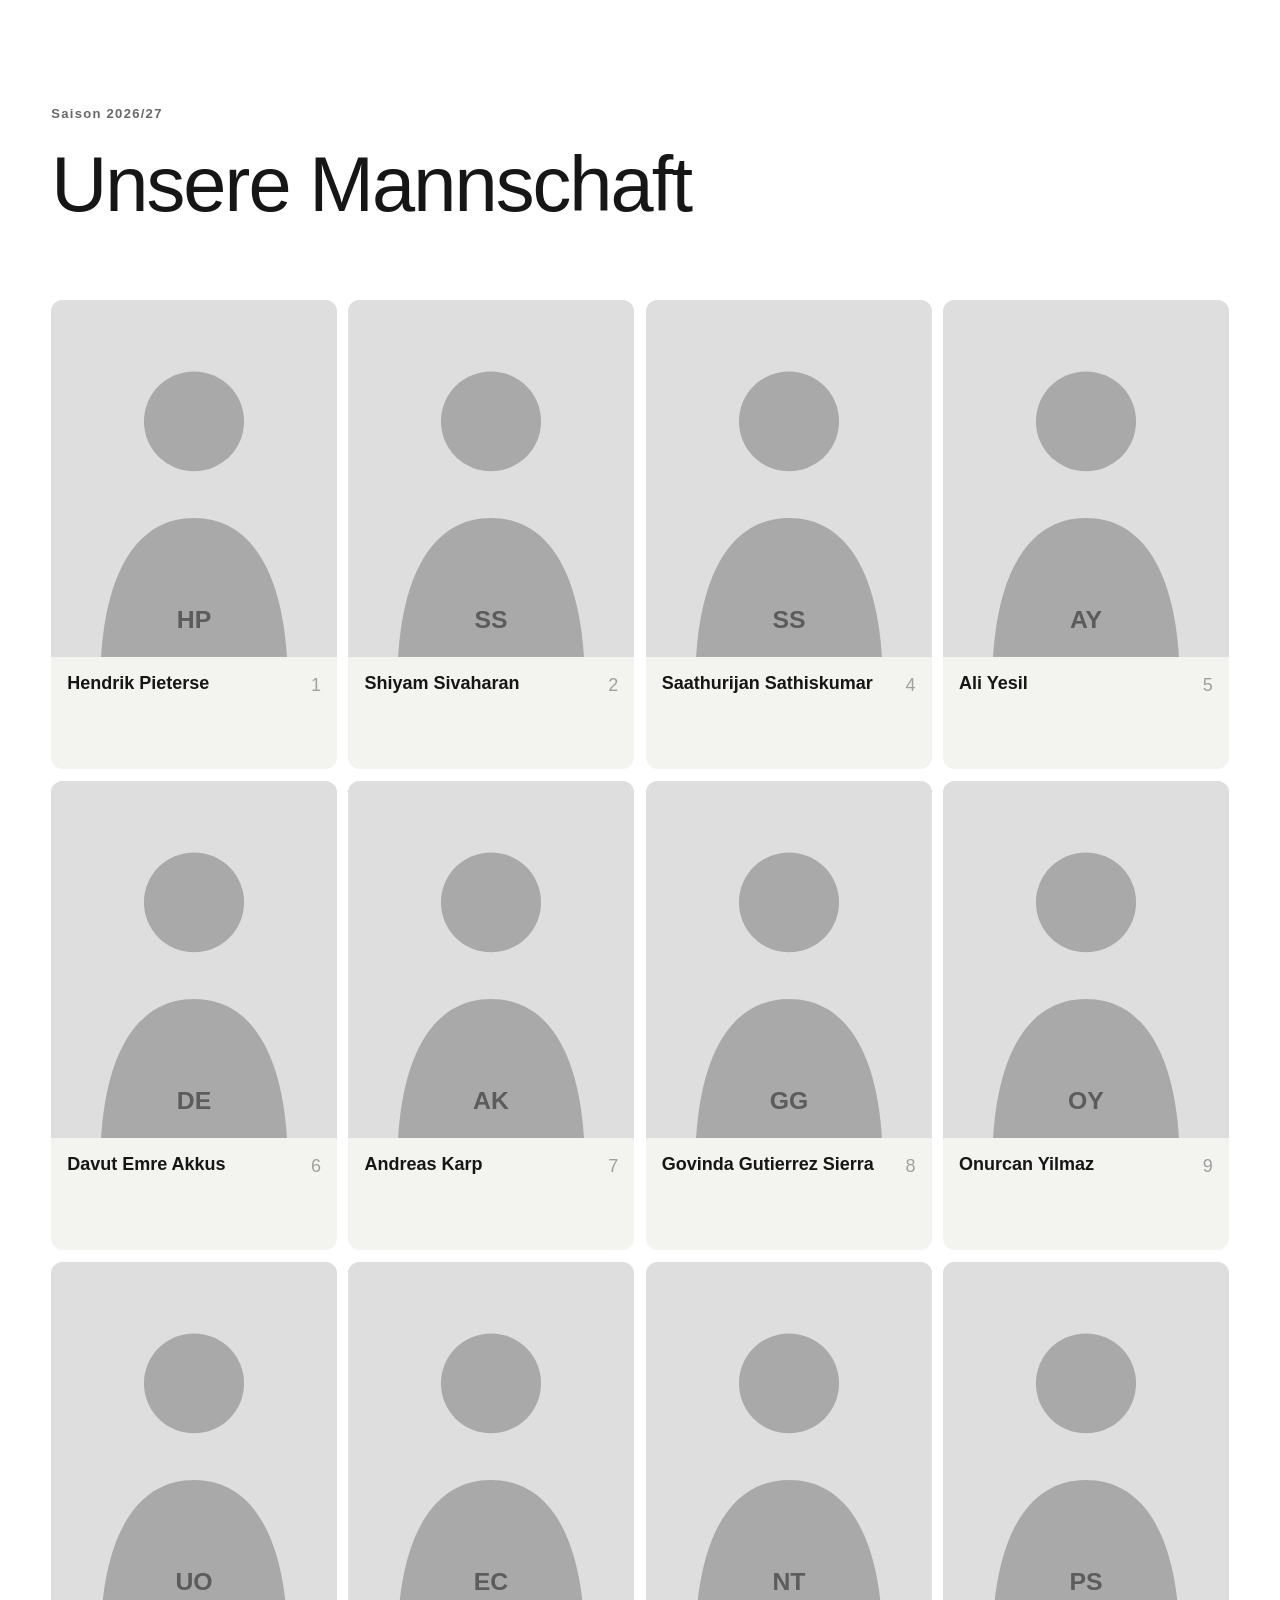
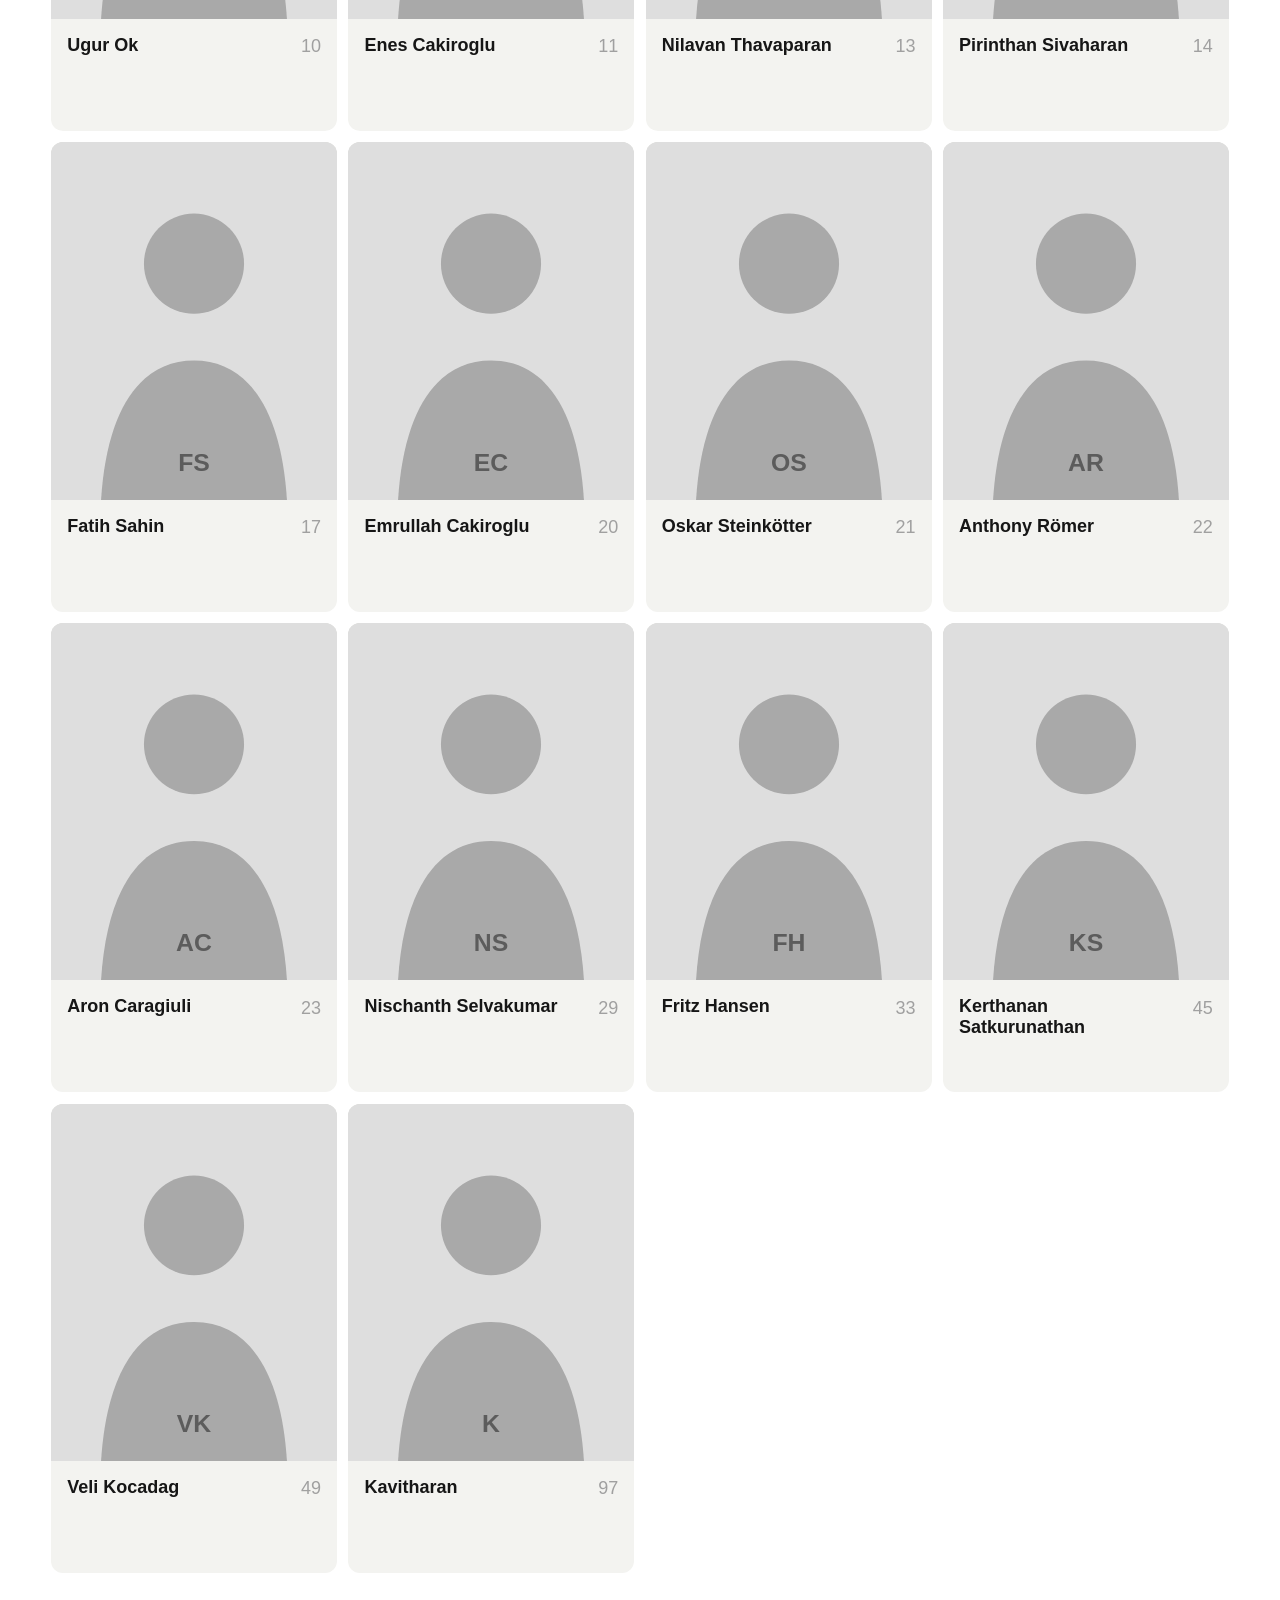
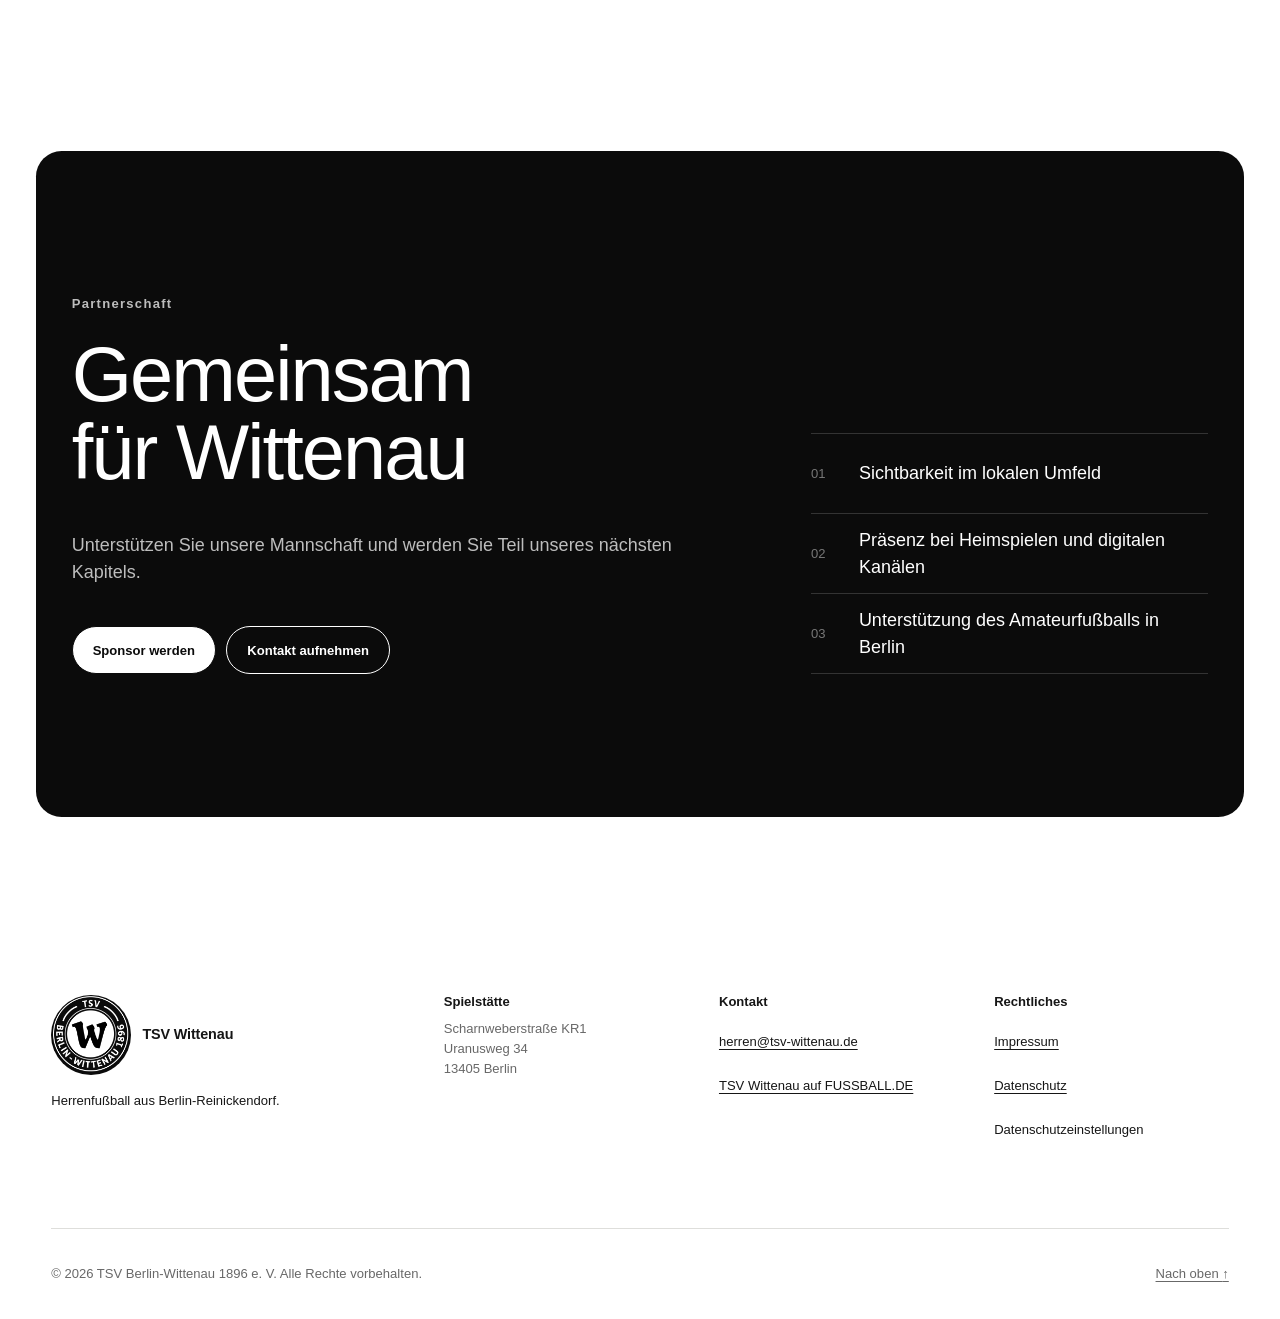
==== commit 662c2788: "Add legal stuff" ====
--- a/index.html
+++ b/index.html
@@ -9,14 +9,11 @@
     />
     <title>TSV Wittenau Herren</title>
     <link rel="stylesheet" href="assets/vendor/lenis.css" />
-    <link rel="stylesheet" href="styles.css" />
+    <link rel="stylesheet" href="styles.css?v=20261101-footer" />
     <script src="assets/vendor/lenis.min.js" defer></script>
     <script src="assets/vendor/gsap.min.js" defer></script>
     <script src="assets/vendor/ScrollTrigger.min.js" defer></script>
-    <script
-      type="text/javascript"
-      src="https://www.fussball.de/widgets.js"
-    ></script>
+    <script src="consent.js?v=20261101-privacy" defer></script>
     <script src="script.js" defer></script>
   </head>
   <body>
@@ -99,11 +96,30 @@
           </div>
 
           <div
-            class="fussballde_widget football-widget"
-            data-id="5361811a-8394-4b99-913d-4c21adbe7fcd"
-            data-type="next-match"
-            style="width: 100%"
-          ></div>
+            class="external-content-placeholder"
+            data-external-service="fussball"
+            data-widget-id="5361811a-8394-4b99-913d-4c21adbe7fcd"
+            data-widget-type="next-match"
+          >
+            <p class="external-content-kicker">Externer Inhalt</p>
+            <h3>FUSSBALL.DE-Widget</h3>
+            <p>
+              Das nächste Spiel wird erst nach Ihrer Zustimmung direkt von
+              FUSSBALL.DE geladen.
+            </p>
+            <div class="external-content-actions">
+              <button
+                class="button button-dark"
+                type="button"
+                data-consent-enable="fussball"
+              >
+                FUSSBALL.DE-Inhalte laden
+              </button>
+              <a class="text-link" href="datenschutz.html#fussball-widget"
+                >Datenschutzhinweise</a
+              >
+            </div>
+          </div>
         </div>
       </section>
 
@@ -125,11 +141,29 @@
 
           <div class="football-widget-shell">
             <div
-              class="fussballde_widget football-widget"
-              data-id="dadf9028-cf1d-4c85-a254-691ad085d1a1"
-              data-type="table"
-              style="width: 100%"
-            ></div>
+              class="external-content-placeholder"
+              data-external-service="fussball"
+              data-widget-id="dadf9028-cf1d-4c85-a254-691ad085d1a1"
+              data-widget-type="table"
+            >
+              <p class="external-content-kicker">Externer Inhalt</p>
+              <h3>FUSSBALL.DE-Tabelle</h3>
+              <p>
+                Die aktuelle Tabelle wird erst nach Ihrer Zustimmung geladen.
+              </p>
+              <div class="external-content-actions">
+                <button
+                  class="button button-dark"
+                  type="button"
+                  data-consent-enable="fussball"
+                >
+                  FUSSBALL.DE-Inhalte laden
+                </button>
+                <a class="text-link" href="datenschutz.html#fussball-widget"
+                  >Datenschutzhinweise</a
+                >
+              </div>
+            </div>
           </div>
         </div>
       </section>
@@ -152,11 +186,30 @@
 
           <div class="football-widget-shell">
             <div
-              class="fussballde_widget football-widget"
-              data-id="6368c84c-8ea6-44e0-884b-e3fbd5835096"
-              data-type="team-matches"
-              style="width: 100%"
-            ></div>
+              class="external-content-placeholder"
+              data-external-service="fussball"
+              data-widget-id="6368c84c-8ea6-44e0-884b-e3fbd5835096"
+              data-widget-type="team-matches"
+            >
+              <p class="external-content-kicker">Externer Inhalt</p>
+              <h3>FUSSBALL.DE-Spielplan</h3>
+              <p>
+                Vergangene und nächste Spiele werden erst nach Ihrer Zustimmung
+                geladen.
+              </p>
+              <div class="external-content-actions">
+                <button
+                  class="button button-dark"
+                  type="button"
+                  data-consent-enable="fussball"
+                >
+                  FUSSBALL.DE-Inhalte laden
+                </button>
+                <a class="text-link" href="datenschutz.html#fussball-widget"
+                  >Datenschutzhinweise</a
+                >
+              </div>
+            </div>
           </div>
         </div>
       </section>
@@ -191,23 +244,28 @@
 
         <div class="highlight-feature" aria-labelledby="video-title">
           <div class="container">
-            <div class="highlight-video">
-              <iframe
-                data-youtube-video="fsUrPh3jStQ"
-                title="Internationale gegen TSV Wittenau auf YouTube"
-                allow="
-                  accelerometer;
-                  autoplay;
-                  clipboard-write;
-                  encrypted-media;
-                  gyroscope;
-                  picture-in-picture;
-                  web-share;
-                "
-                referrerpolicy="strict-origin-when-cross-origin"
-                allowfullscreen
-                loading="lazy"
-              ></iframe>
+            <div
+              class="highlight-video external-content-placeholder external-content-video"
+              data-external-service="youtube"
+              data-youtube-video="fsUrPh3jStQ"
+            >
+              <p class="external-content-kicker">Externer Inhalt</p>
+              <h3>YouTube-Video</h3>
+              <p>
+                Das Video wird erst nach Ihrer Zustimmung von YouTube geladen.
+              </p>
+              <div class="external-content-actions">
+                <button
+                  class="button button-light"
+                  type="button"
+                  data-consent-enable="youtube"
+                >
+                  YouTube-Video laden
+                </button>
+                <a class="text-link text-link-light" href="datenschutz.html#youtube"
+                  >Datenschutzhinweise</a
+                >
+              </div>
             </div>
 
             <div class="highlight-details">
@@ -267,7 +325,6 @@
             <p class="fallback-notice">
               Der Mannschaftskader wird mit JavaScript angezeigt. Die Kaderdaten
               sind derzeit als Beispielinhalte angelegt.
-            </p>
           </div>
         </div>
       </section>
@@ -355,25 +412,75 @@
           <h2 class="footer-heading">Rechtliches</h2>
           <a
             id="impressum"
-            href="mailto:vorstand@tsv-wittenau.de?subject=Impressum"
-            >Impressum</a
-          >
-          <a
-            id="datenschutz"
-            href="mailto:vorstand@tsv-wittenau.de?subject=Datenschutz"
-            >Datenschutz</a
-          >
+            href="impressum.html"
+            >Impressum</a>
+          <a id="datenschutz" href="datenschutz.html">Datenschutz</a>
+          <button class="footer-link-button" type="button" data-consent-open>
+            Datenschutzeinstellungen
+          </button>
         </nav>
       </div>
       <div class="container footer-bottom">
         <p>
-          © <span id="current-year">2026</span> TSV Wittenau. Alle Rechte
-          vorbehalten.
+          © <span id="current-year">2026</span> TSV Berlin-Wittenau 1896 e. V.
+          Alle Rechte vorbehalten.
         </p>
         <a class="back-to-top" href="#start"
           >Nach oben <span aria-hidden="true">↑</span></a
         >
       </div>
     </footer>
+
+    <section
+      class="consent-panel"
+      data-consent-panel
+      role="dialog"
+      aria-modal="false"
+      aria-labelledby="consent-title"
+      hidden
+    >
+      <div class="consent-panel-inner">
+        <div>
+          <p class="external-content-kicker">Datenschutzeinstellungen</p>
+          <h2 id="consent-title" tabindex="-1">
+            Externe Inhalte selbst bestimmen
+          </h2>
+          <p>
+            FUSSBALL.DE und YouTube werden erst geladen, wenn Sie zustimmen.
+            Ihre Auswahl können Sie jederzeit im Footer ändern.
+          </p>
+        </div>
+
+        <div class="consent-options">
+          <label class="consent-option">
+            <input type="checkbox" data-consent-choice="fussball" />
+            <span>
+              <strong>FUSSBALL.DE</strong>
+              <small>Spielplan, Ergebnisse und Tabelle</small>
+            </span>
+          </label>
+          <label class="consent-option">
+            <input type="checkbox" data-consent-choice="youtube" />
+            <span>
+              <strong>YouTube</strong>
+              <small>Eingebettetes Highlight-Video</small>
+            </span>
+          </label>
+        </div>
+
+        <div class="consent-panel-actions">
+          <button class="button consent-button" type="button" data-consent-reject>
+            Nur notwendige
+          </button>
+          <button class="button consent-button" type="button" data-consent-save>
+            Auswahl speichern
+          </button>
+          <button class="button button-dark" type="button" data-consent-all>
+            Alle erlauben
+          </button>
+          <a href="datenschutz.html">Datenschutzerklärung</a>
+        </div>
+      </div>
+    </section>
   </body>
 </html>
--- a/styles.css
+++ b/styles.css
@@ -839,6 +839,10 @@
 .site-footer a:not(.brand):hover {
   text-decoration: underline;
 }
+.site-footer [aria-current="page"] {
+  font-weight: 700;
+  text-decoration: underline;
+}
 .footer-heading {
   margin-bottom: 0.7rem;
   font-size: var(--text-xs);
@@ -862,6 +866,313 @@
   padding: 1rem;
   border: 1px dashed currentColor;
   border-radius: var(--radius-sm);
+}
+
+/* Externe Inhalte und Einwilligung */
+.external-content-placeholder {
+  display: grid;
+  min-height: clamp(16rem, 32vw, 25rem);
+  padding: clamp(1.25rem, 3vw, 2.75rem);
+  align-content: center;
+  justify-items: start;
+  gap: 0.85rem;
+  border: 1px solid var(--line);
+  border-radius: var(--radius-sm);
+  background: var(--soft);
+}
+.football-widget-shell .external-content-placeholder {
+  border: 0;
+}
+.external-content-placeholder > * {
+  max-width: 40rem;
+}
+.external-content-placeholder > p:not(.external-content-kicker) {
+  margin-bottom: 0;
+  color: var(--muted);
+}
+.external-content-kicker {
+  margin-bottom: 0;
+  color: var(--muted);
+  font-size: var(--text-xs);
+  font-weight: 700;
+  letter-spacing: 0.08em;
+  text-transform: uppercase;
+}
+.external-content-actions {
+  display: flex;
+  flex-wrap: wrap;
+  align-items: center;
+  gap: 0.75rem 1rem;
+}
+.external-content-actions .text-link {
+  background: transparent;
+  cursor: pointer;
+  font-family: inherit;
+}
+.external-content-video {
+  min-height: 0;
+  justify-items: center;
+  color: var(--white);
+  text-align: center;
+  background: var(--black);
+}
+.external-content-video > p:not(.external-content-kicker) {
+  color: #bdbdbd;
+}
+.external-content-video .external-content-kicker {
+  color: #9a9a9a;
+}
+.external-content-video .text-link {
+  border-color: #555;
+  color: var(--white);
+}
+.external-content-placeholder.is-loaded {
+  display: block;
+  min-height: 0;
+  padding: 0;
+  border: 0;
+  background: transparent;
+}
+.footer-link-button {
+  display: block;
+  width: fit-content;
+  min-height: 44px;
+  padding: 0;
+  border: 0;
+  background: transparent;
+  color: inherit;
+  cursor: pointer;
+  font: inherit;
+  text-align: left;
+}
+.footer-link-button:hover {
+  text-decoration: underline;
+}
+.consent-panel[hidden] {
+  display: none;
+}
+.consent-panel {
+  position: fixed;
+  z-index: 1000;
+  right: 0;
+  bottom: 0;
+  left: 0;
+  padding: var(--gutter);
+  pointer-events: none;
+}
+.consent-panel-inner {
+  display: grid;
+  width: min(100%, 76rem);
+  max-height: calc(100vh - (2 * var(--gutter)));
+  margin-inline: auto;
+  padding: clamp(1.25rem, 3vw, 2rem);
+  overflow-y: auto;
+  gap: var(--space-2);
+  border: 1px solid var(--line);
+  border-radius: var(--radius-md);
+  background: var(--white);
+  box-shadow: 0 1.5rem 4rem rgb(0 0 0 / 16%);
+  pointer-events: auto;
+}
+.consent-panel h2 {
+  margin-bottom: 0.7rem;
+  font-size: var(--text-lg);
+  font-weight: 500;
+  letter-spacing: -0.035em;
+}
+.consent-panel p:not(.external-content-kicker) {
+  max-width: 42rem;
+  margin-bottom: 0;
+  color: var(--muted);
+  font-size: var(--text-sm);
+}
+.consent-options {
+  display: grid;
+  gap: 0.65rem;
+}
+.consent-option {
+  display: flex;
+  min-height: 4rem;
+  padding: 0.85rem 1rem;
+  align-items: center;
+  gap: 0.8rem;
+  border: 1px solid var(--line);
+  border-radius: var(--radius-sm);
+  cursor: pointer;
+}
+.consent-option input {
+  width: 1.25rem;
+  height: 1.25rem;
+  margin: 0;
+  accent-color: var(--black);
+  flex: 0 0 auto;
+}
+.consent-option span,
+.consent-option strong,
+.consent-option small {
+  display: block;
+}
+.consent-option small {
+  margin-top: 0.15rem;
+  color: var(--muted);
+}
+.consent-panel-actions {
+  display: flex;
+  flex-wrap: wrap;
+  align-items: center;
+  gap: 0.65rem;
+}
+.consent-panel-actions > a {
+  min-height: 44px;
+  align-content: center;
+  font-size: var(--text-xs);
+}
+.consent-button {
+  background: var(--white);
+  color: var(--black);
+  cursor: pointer;
+  font-family: inherit;
+}
+[data-consent-reject] {
+  background: var(--black);
+  color: var(--white);
+}
+[data-consent-reject]:hover {
+  background: #333;
+}
+
+/* Datenschutzseite */
+.legal-page {
+  border-top: 1px solid var(--line);
+}
+.legal-hero {
+  padding-block: var(--space-5) var(--space-4);
+}
+.legal-hero h1 {
+  max-width: 12ch;
+  margin-bottom: var(--space-2);
+  font-size: var(--text-xl);
+  font-weight: 500;
+  letter-spacing: -0.05em;
+}
+.legal-hero > p:not(.eyebrow):not(.legal-date) {
+  max-width: 46rem;
+  color: var(--muted);
+}
+.legal-date {
+  margin-bottom: 0;
+  color: var(--muted);
+  font-size: var(--text-xs);
+}
+.legal-layout {
+  display: grid;
+  padding-bottom: var(--space-5);
+  gap: var(--space-4);
+}
+.legal-toc {
+  display: grid;
+  align-content: start;
+}
+.legal-toc a {
+  min-height: 44px;
+  padding-block: 0.65rem;
+  border-bottom: 1px solid var(--line);
+  color: var(--muted);
+  font-size: var(--text-sm);
+  text-decoration: none;
+}
+.legal-toc a:hover {
+  color: var(--black);
+}
+.legal-content {
+  min-width: 0;
+}
+.legal-section {
+  padding-block: var(--space-3);
+  border-top: 1px solid var(--line);
+  scroll-margin-top: var(--header-height);
+}
+.legal-section:first-child {
+  padding-top: 0;
+  border-top: 0;
+}
+.legal-section h2 {
+  max-width: 22ch;
+  margin-bottom: var(--space-2);
+  font-size: var(--text-lg);
+  font-weight: 500;
+  letter-spacing: -0.035em;
+}
+.legal-section p,
+.legal-section address {
+  max-width: 72ch;
+}
+.legal-section address {
+  margin-bottom: 1rem;
+  font-style: normal;
+}
+.legal-section code {
+  padding: 0.15rem 0.35rem;
+  border-radius: 0.25rem;
+  background: var(--soft);
+  font-size: 0.9em;
+  overflow-wrap: anywhere;
+}
+.consent-status-list {
+  max-width: 40rem;
+  margin: var(--space-2) 0 0;
+  border-top: 1px solid var(--line);
+}
+.consent-status-list > div {
+  display: flex;
+  min-height: 3.5rem;
+  align-items: center;
+  justify-content: space-between;
+  gap: 1rem;
+  border-bottom: 1px solid var(--line);
+}
+.consent-status-list dd {
+  margin: 0;
+  color: var(--muted);
+}
+.consent-status-list dd.is-active {
+  color: var(--black);
+  font-weight: 700;
+}
+.legal-data-list {
+  max-width: 45rem;
+  margin: 0;
+  border-top: 1px solid var(--line);
+}
+.legal-data-list > div {
+  display: grid;
+  min-height: 4rem;
+  padding-block: 0.85rem;
+  align-items: center;
+  gap: 0.25rem 1rem;
+  border-bottom: 1px solid var(--line);
+}
+.legal-data-list dt {
+  color: var(--muted);
+  font-size: var(--text-sm);
+}
+.legal-data-list dd {
+  margin: 0;
+  font-weight: 600;
+}
+.legal-footer-bottom {
+  align-items: flex-start;
+}
+.legal-footer-links {
+  display: flex;
+  flex-wrap: wrap;
+  justify-content: flex-end;
+  gap: 0 1rem;
+}
+.legal-footer-links a,
+.legal-footer-links .footer-link-button {
+  display: inline-flex;
+  align-items: center;
 }
 
 @media (min-width: 48rem) {
@@ -930,6 +1241,35 @@
   }
   .highlight-details {
     grid-template-columns: minmax(0, 1fr) auto;
+  }
+  .legal-layout {
+    grid-template-columns: minmax(13rem, 0.32fr) minmax(0, 1fr);
+  }
+  .legal-toc {
+    position: sticky;
+    top: calc(var(--header-height) + 1rem);
+    align-self: start;
+  }
+  .consent-panel-inner {
+    grid-template-columns: minmax(18rem, 1fr) minmax(17rem, 0.75fr);
+    align-items: start;
+  }
+  .consent-panel-actions {
+    grid-column: 1 / -1;
+  }
+  .legal-data-list > div {
+    grid-template-columns: minmax(10rem, 0.4fr) minmax(0, 1fr);
+  }
+}
+
+@media (max-width: 39.99rem) {
+  .footer-bottom,
+  .legal-footer-bottom {
+    align-items: flex-start;
+    flex-direction: column;
+  }
+  .legal-footer-links {
+    justify-content: flex-start;
   }
 }
 
@@ -965,4 +1305,9 @@
   .match-links a {
     border: 1px solid CanvasText;
   }
-}
+  .external-content-placeholder,
+  .consent-panel-inner,
+  .consent-option {
+    border: 1px solid CanvasText;
+  }
+}
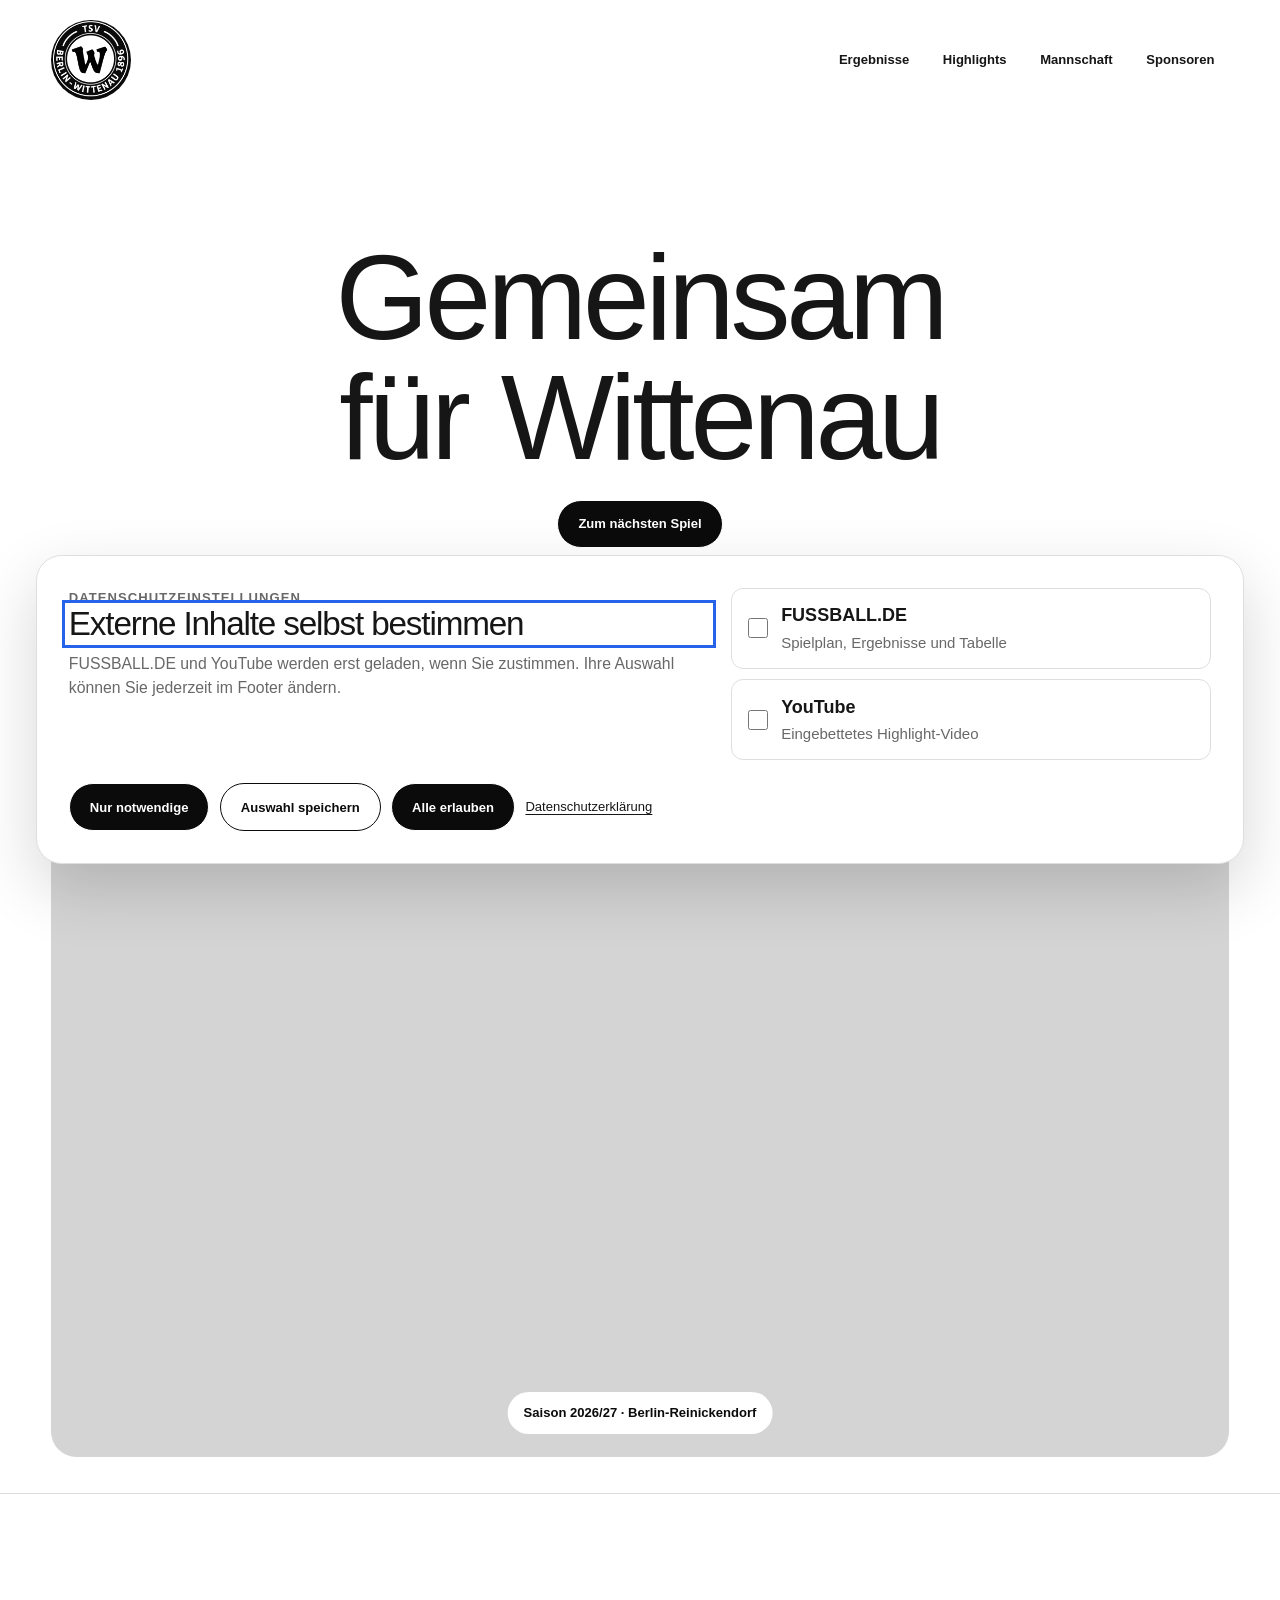
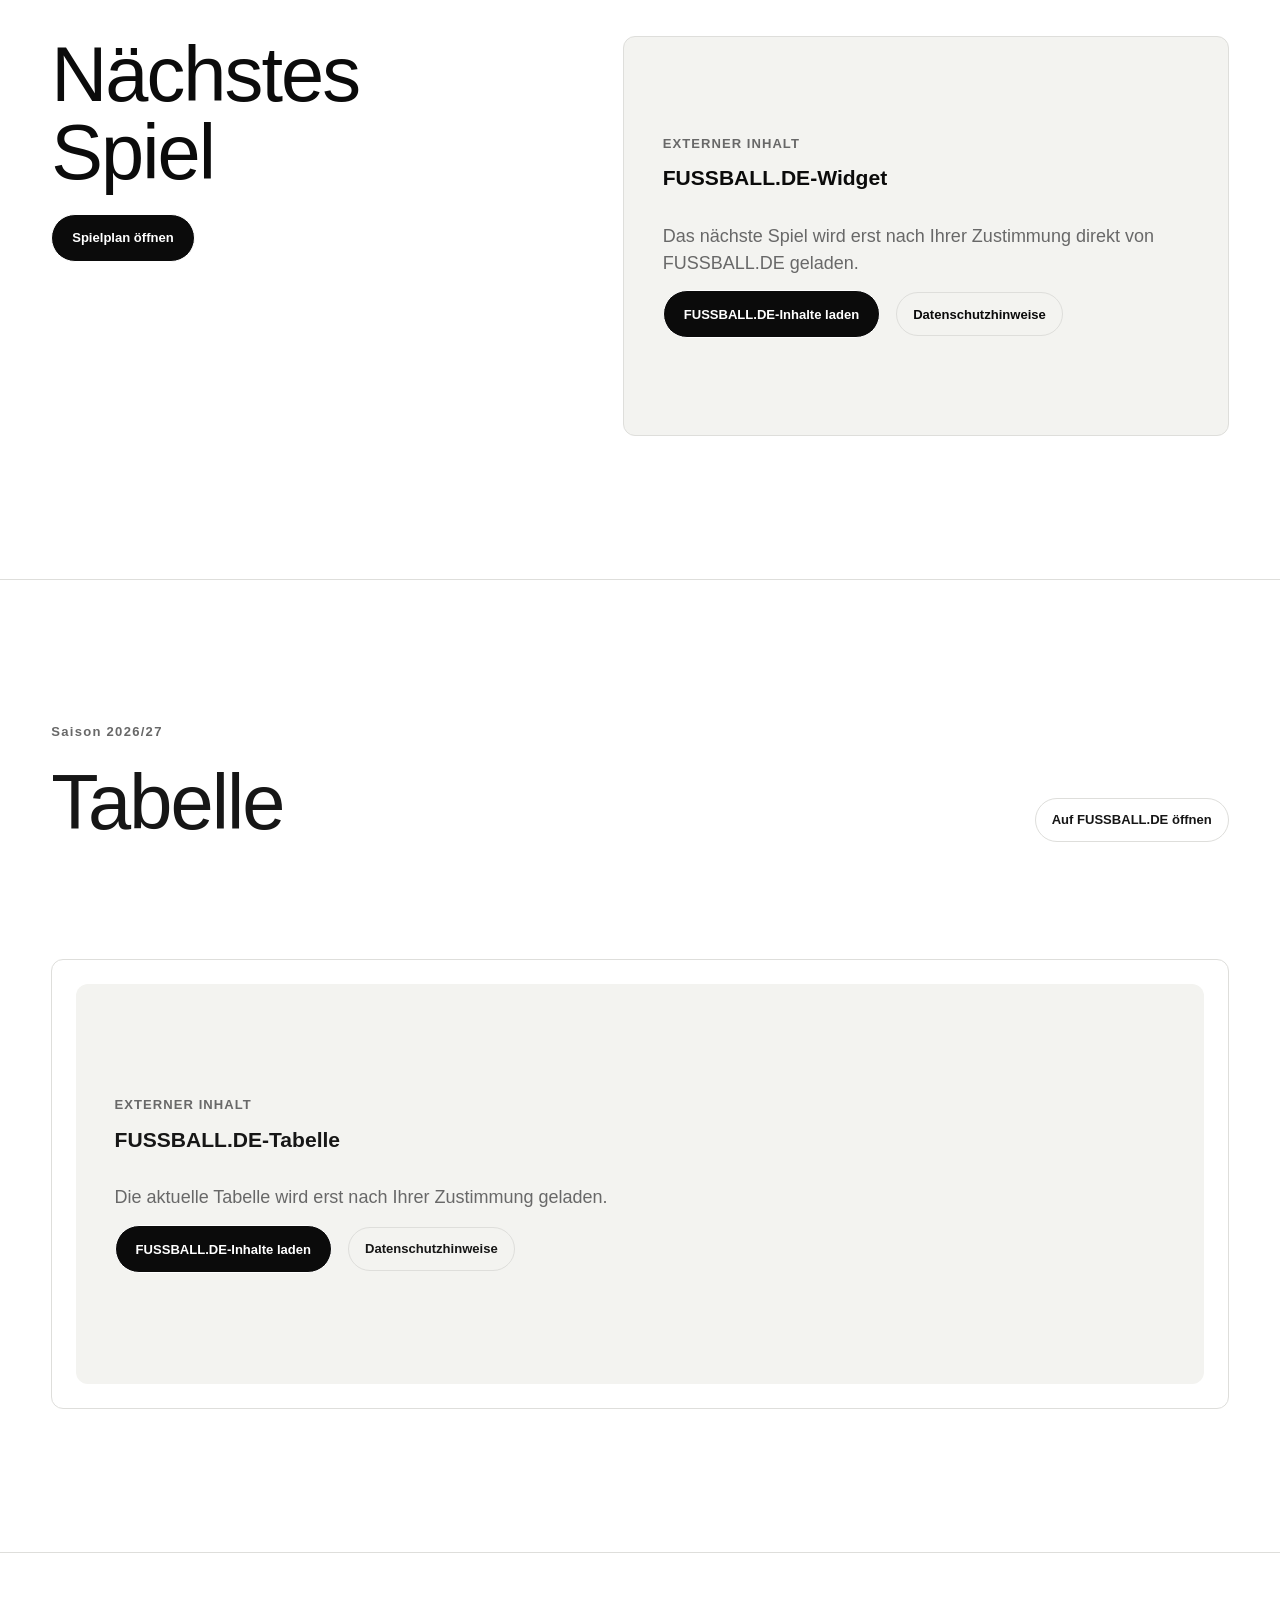
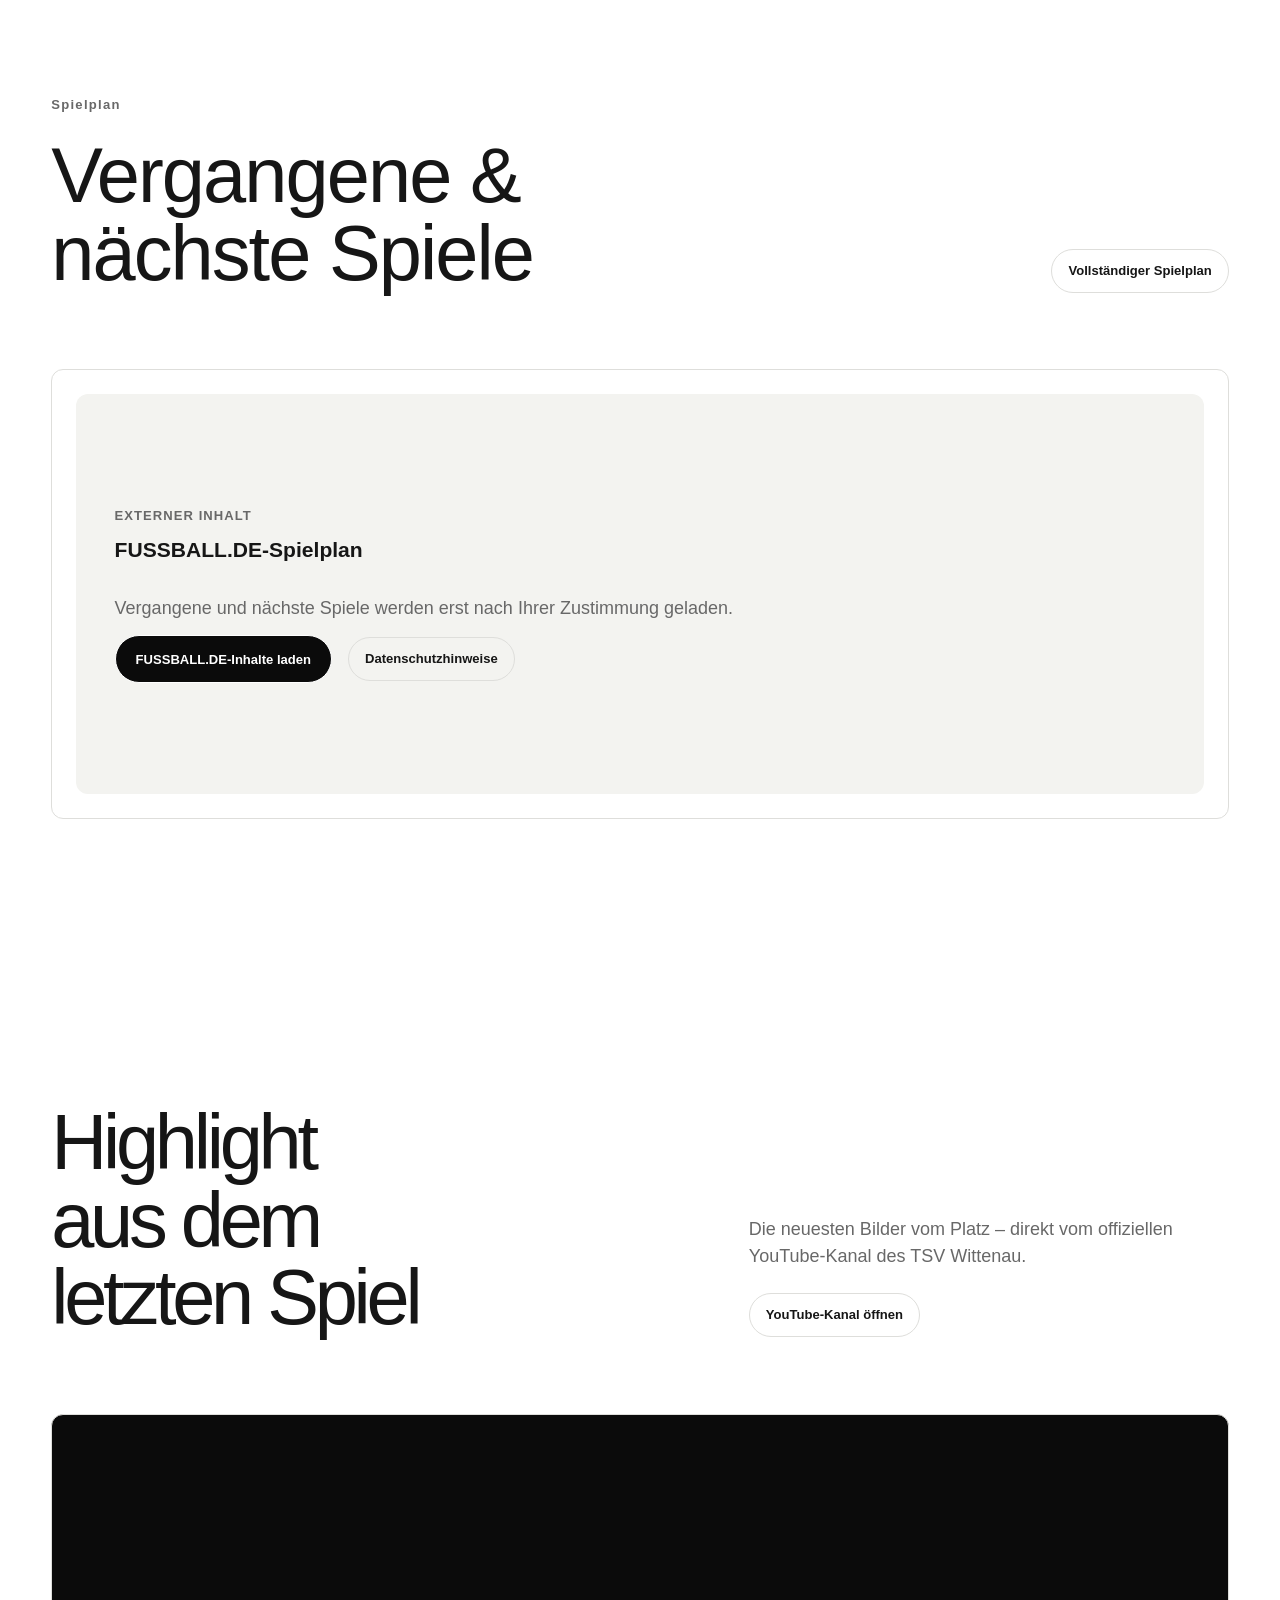
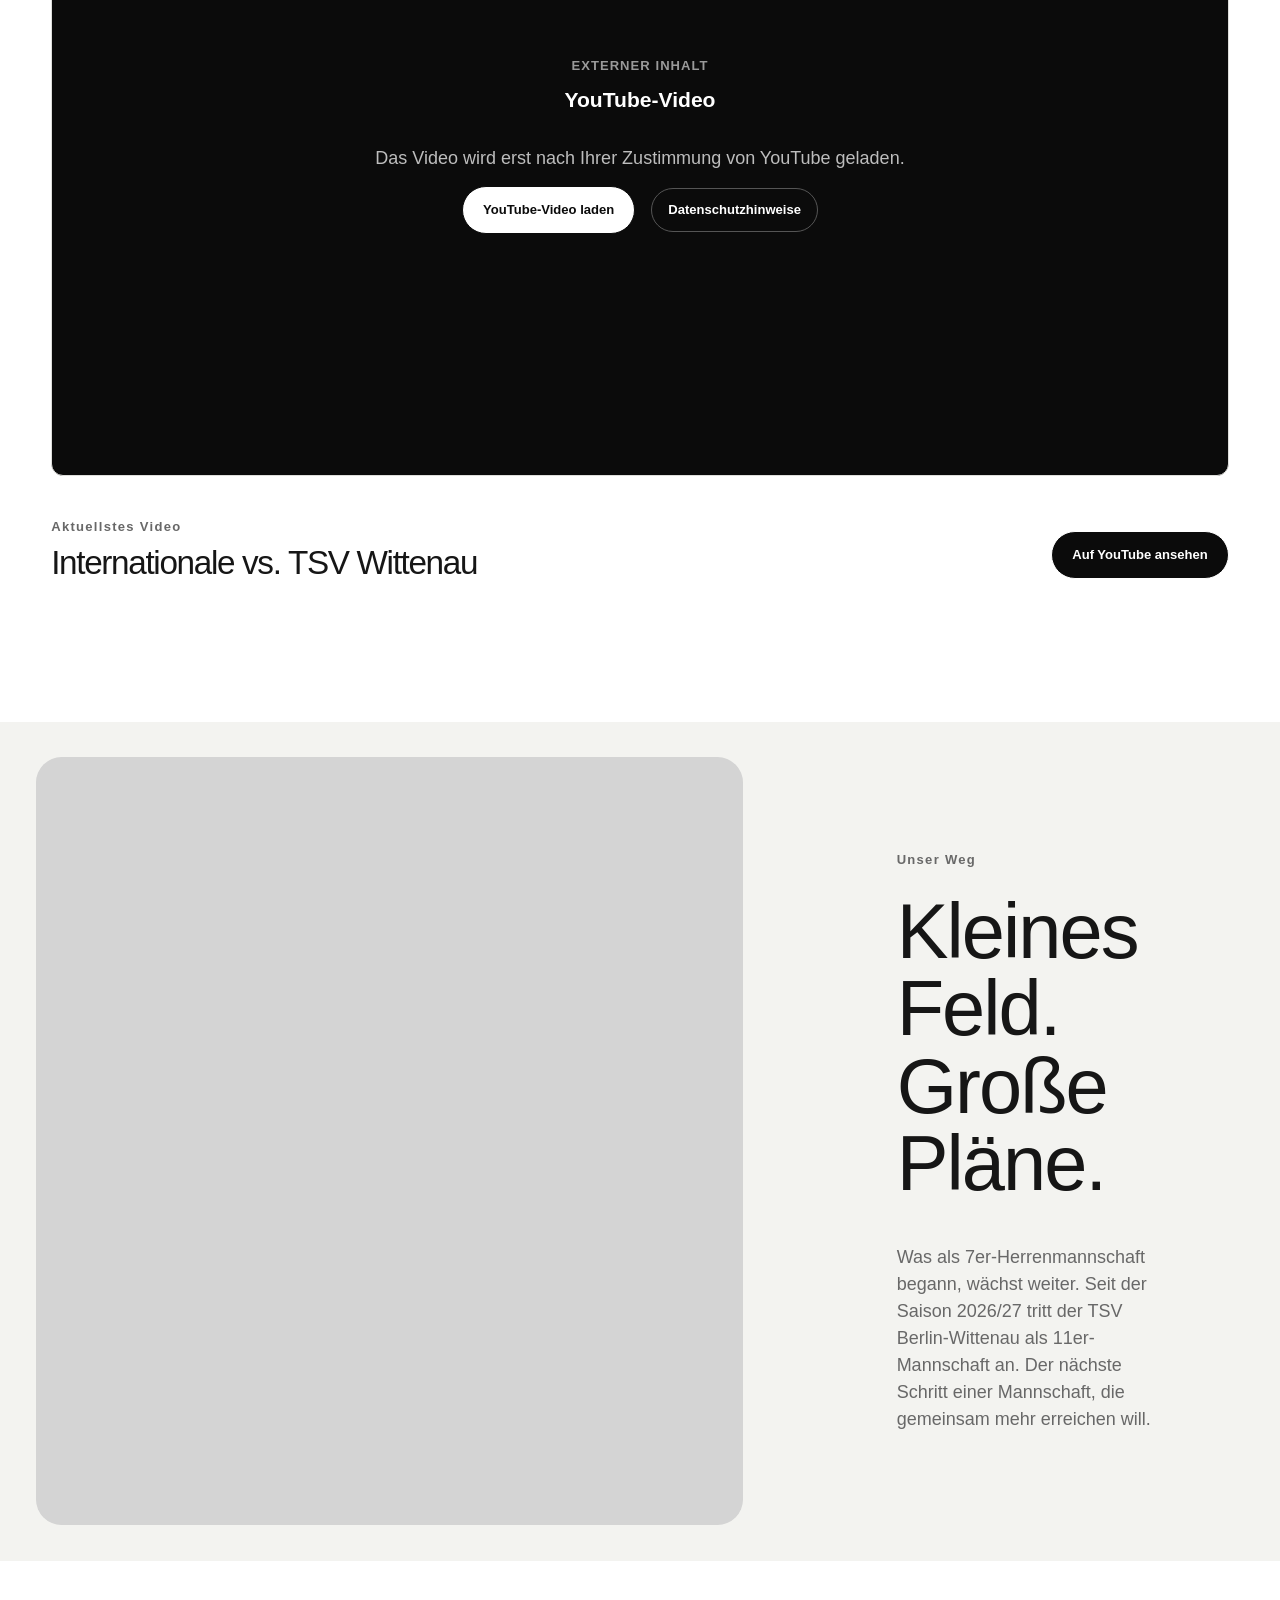
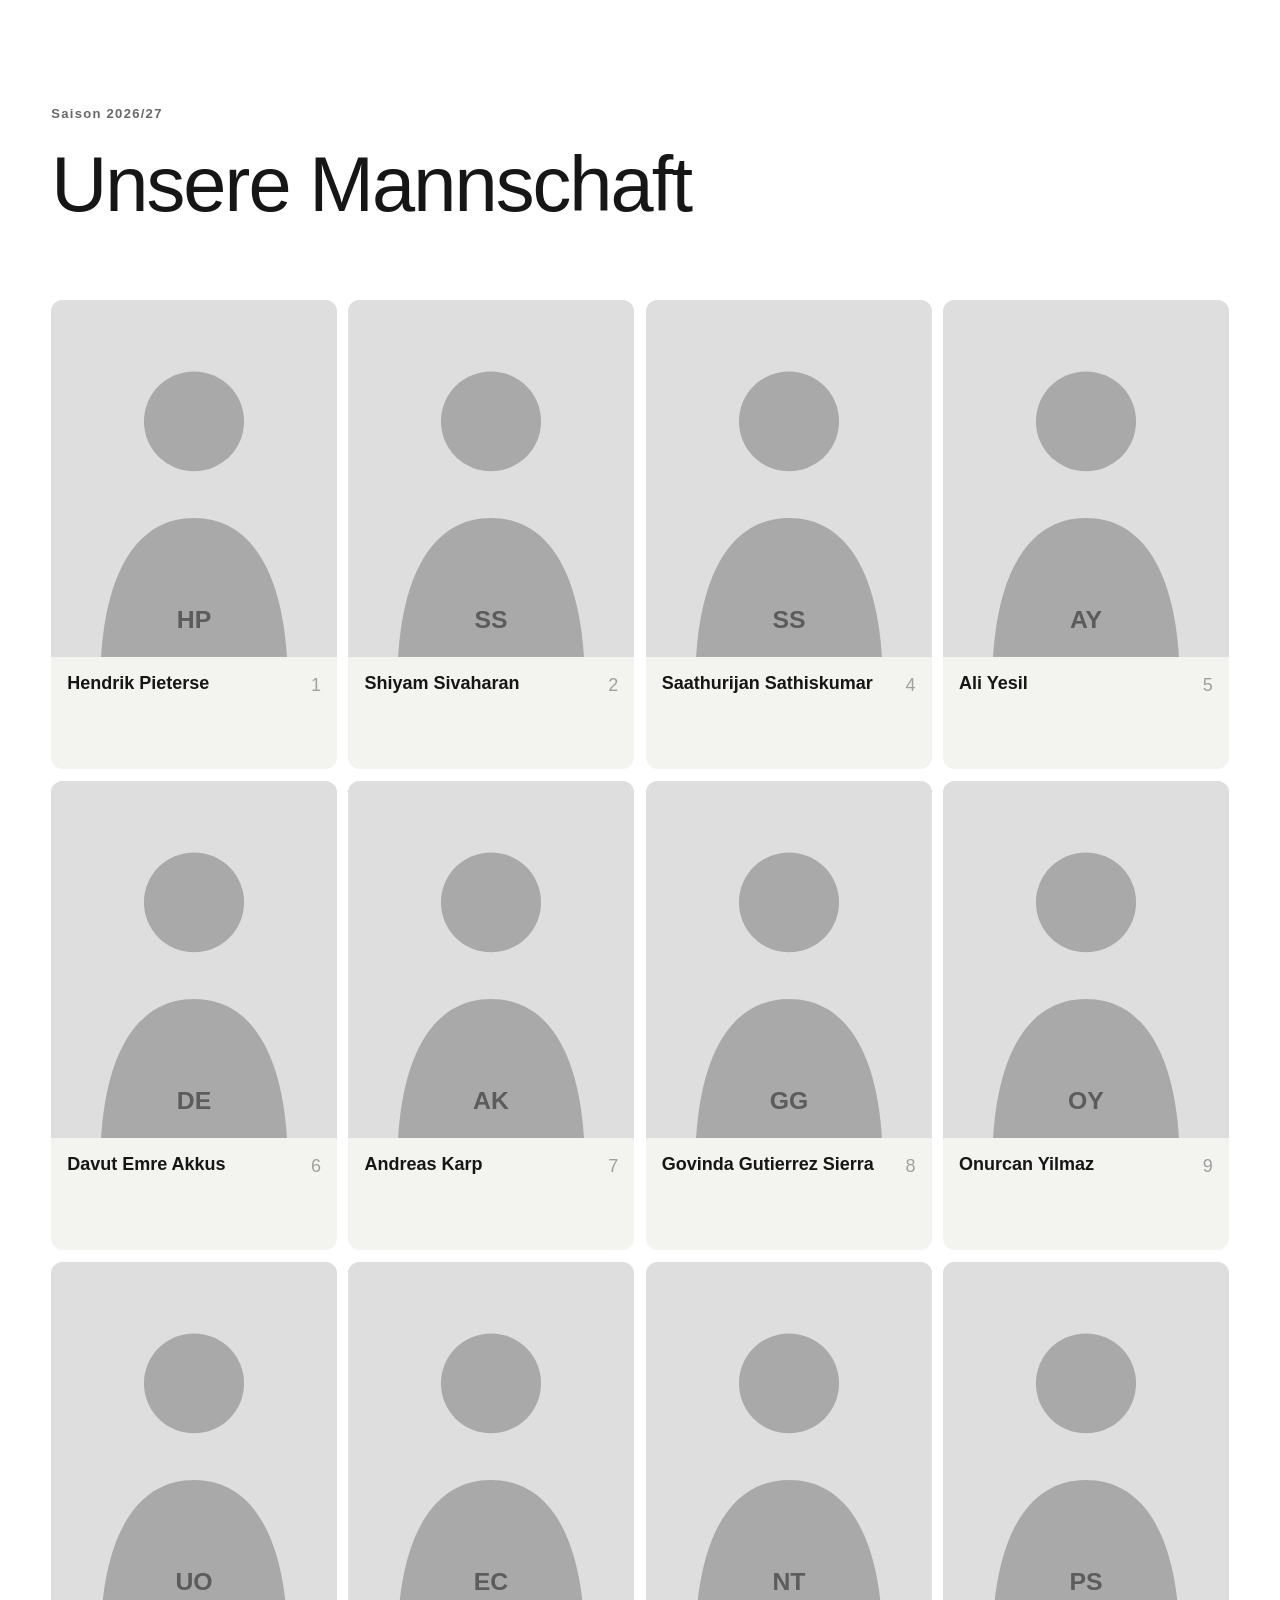
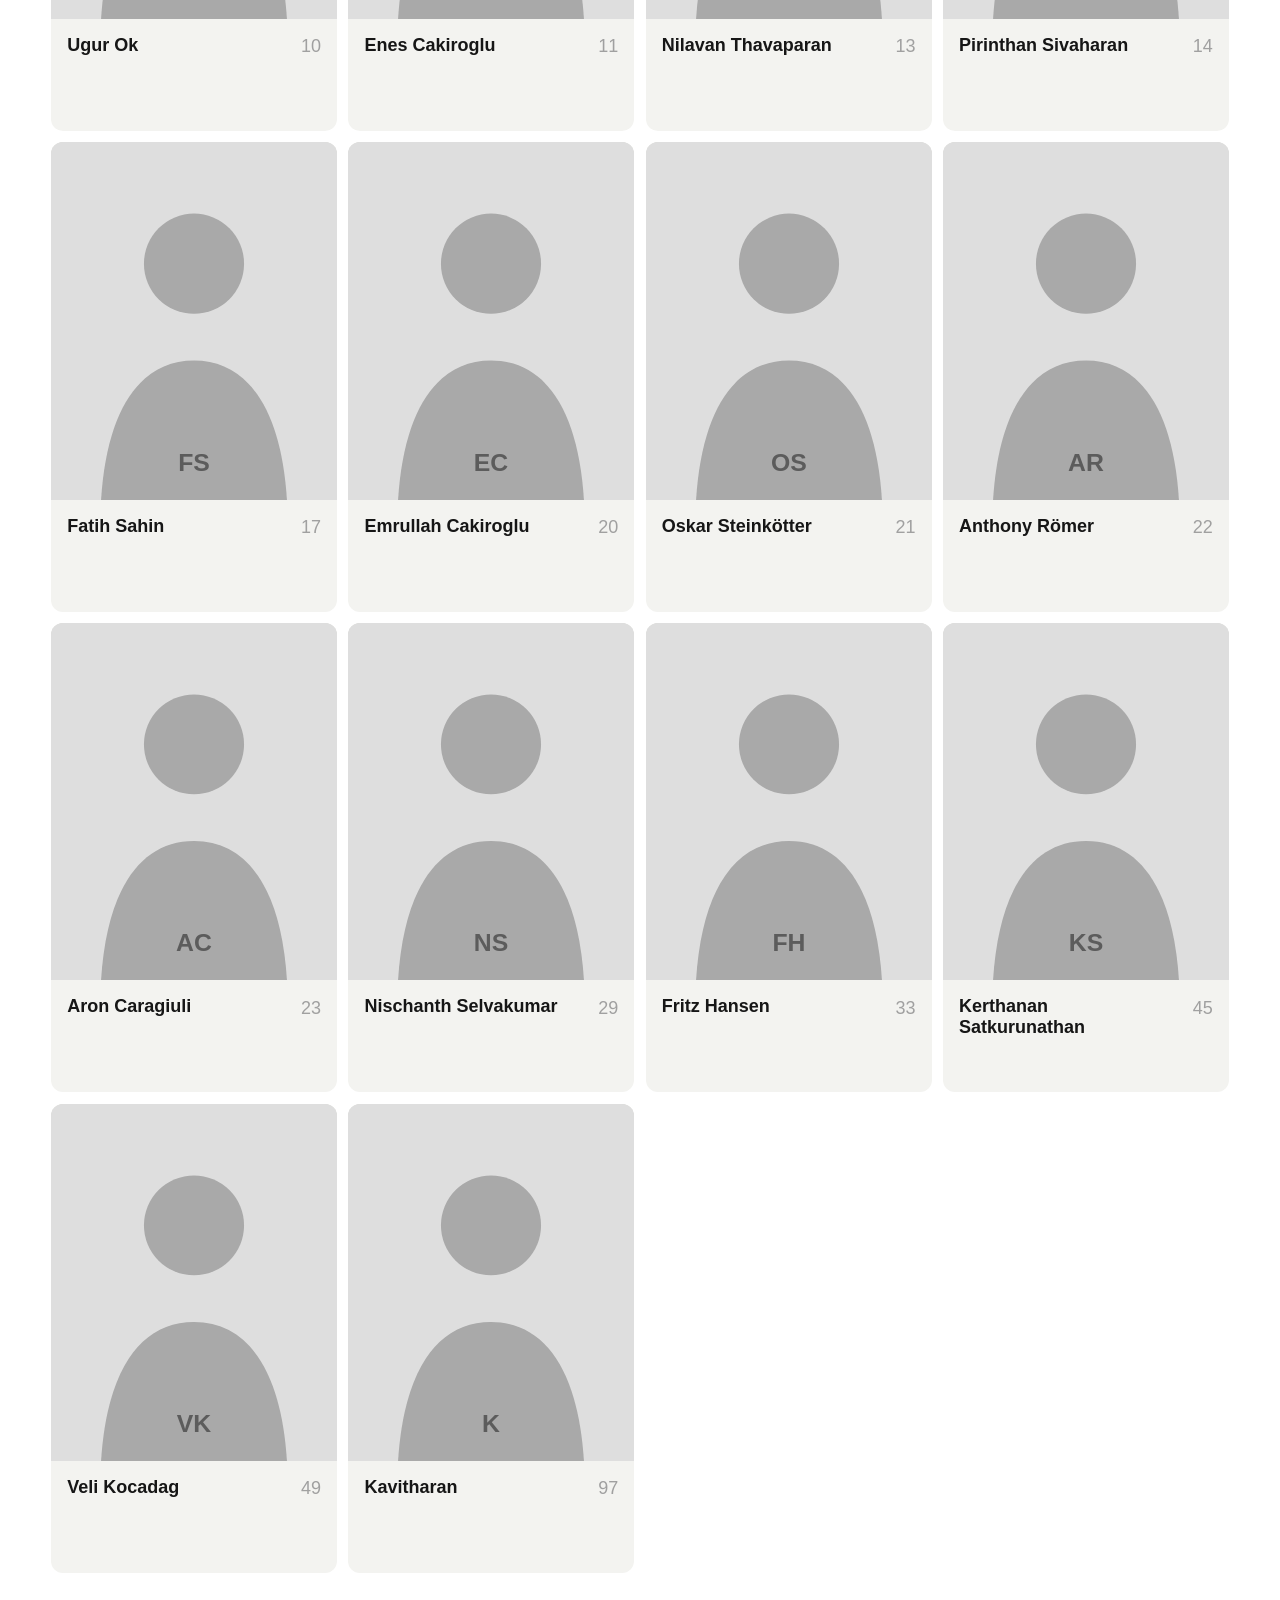
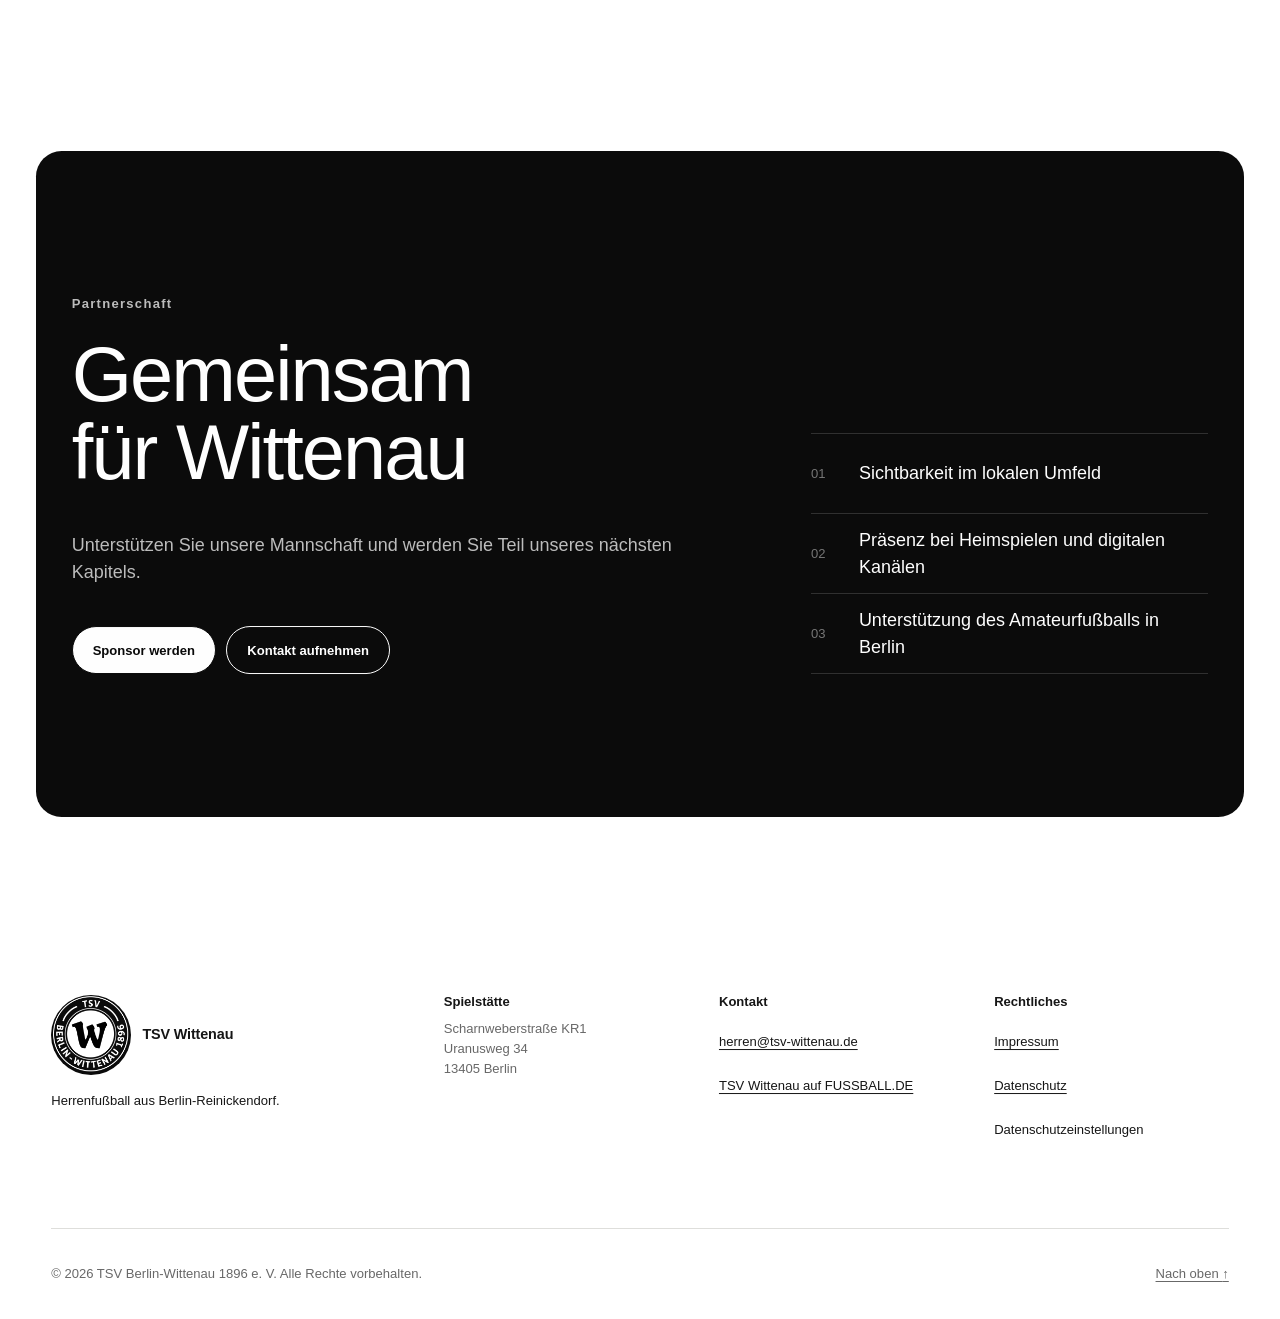
==== commit 66e3aa6a: "Fix styling" ====
--- a/index.html
+++ b/index.html
@@ -9,11 +9,11 @@
     />
     <title>TSV Wittenau Herren</title>
     <link rel="stylesheet" href="assets/vendor/lenis.css" />
-    <link rel="stylesheet" href="styles.css?v=20261101-footer" />
+    <link rel="stylesheet" href="styles.css?v=20261101-widgets" />
     <script src="assets/vendor/lenis.min.js" defer></script>
     <script src="assets/vendor/gsap.min.js" defer></script>
     <script src="assets/vendor/ScrollTrigger.min.js" defer></script>
-    <script src="consent.js?v=20261101-privacy" defer></script>
+    <script src="consent.js?v=20261101-widgets" defer></script>
     <script src="script.js" defer></script>
   </head>
   <body>
--- a/styles.css
+++ b/styles.css
@@ -928,10 +928,23 @@
 }
 .external-content-placeholder.is-loaded {
   display: block;
+  width: 100%;
   min-height: 0;
+  min-width: 0;
+  max-width: none;
   padding: 0;
   border: 0;
   background: transparent;
+}
+.external-content-placeholder.is-loaded > .fussballde_widget,
+.fussballde_widget,
+.fussballde_widget > div,
+.fussballde_widget > iframe,
+.fussballde_widget iframe {
+  width: 100% !important;
+  min-width: 0 !important;
+  max-width: none !important;
+  box-sizing: border-box;
 }
 .footer-link-button {
   display: block;
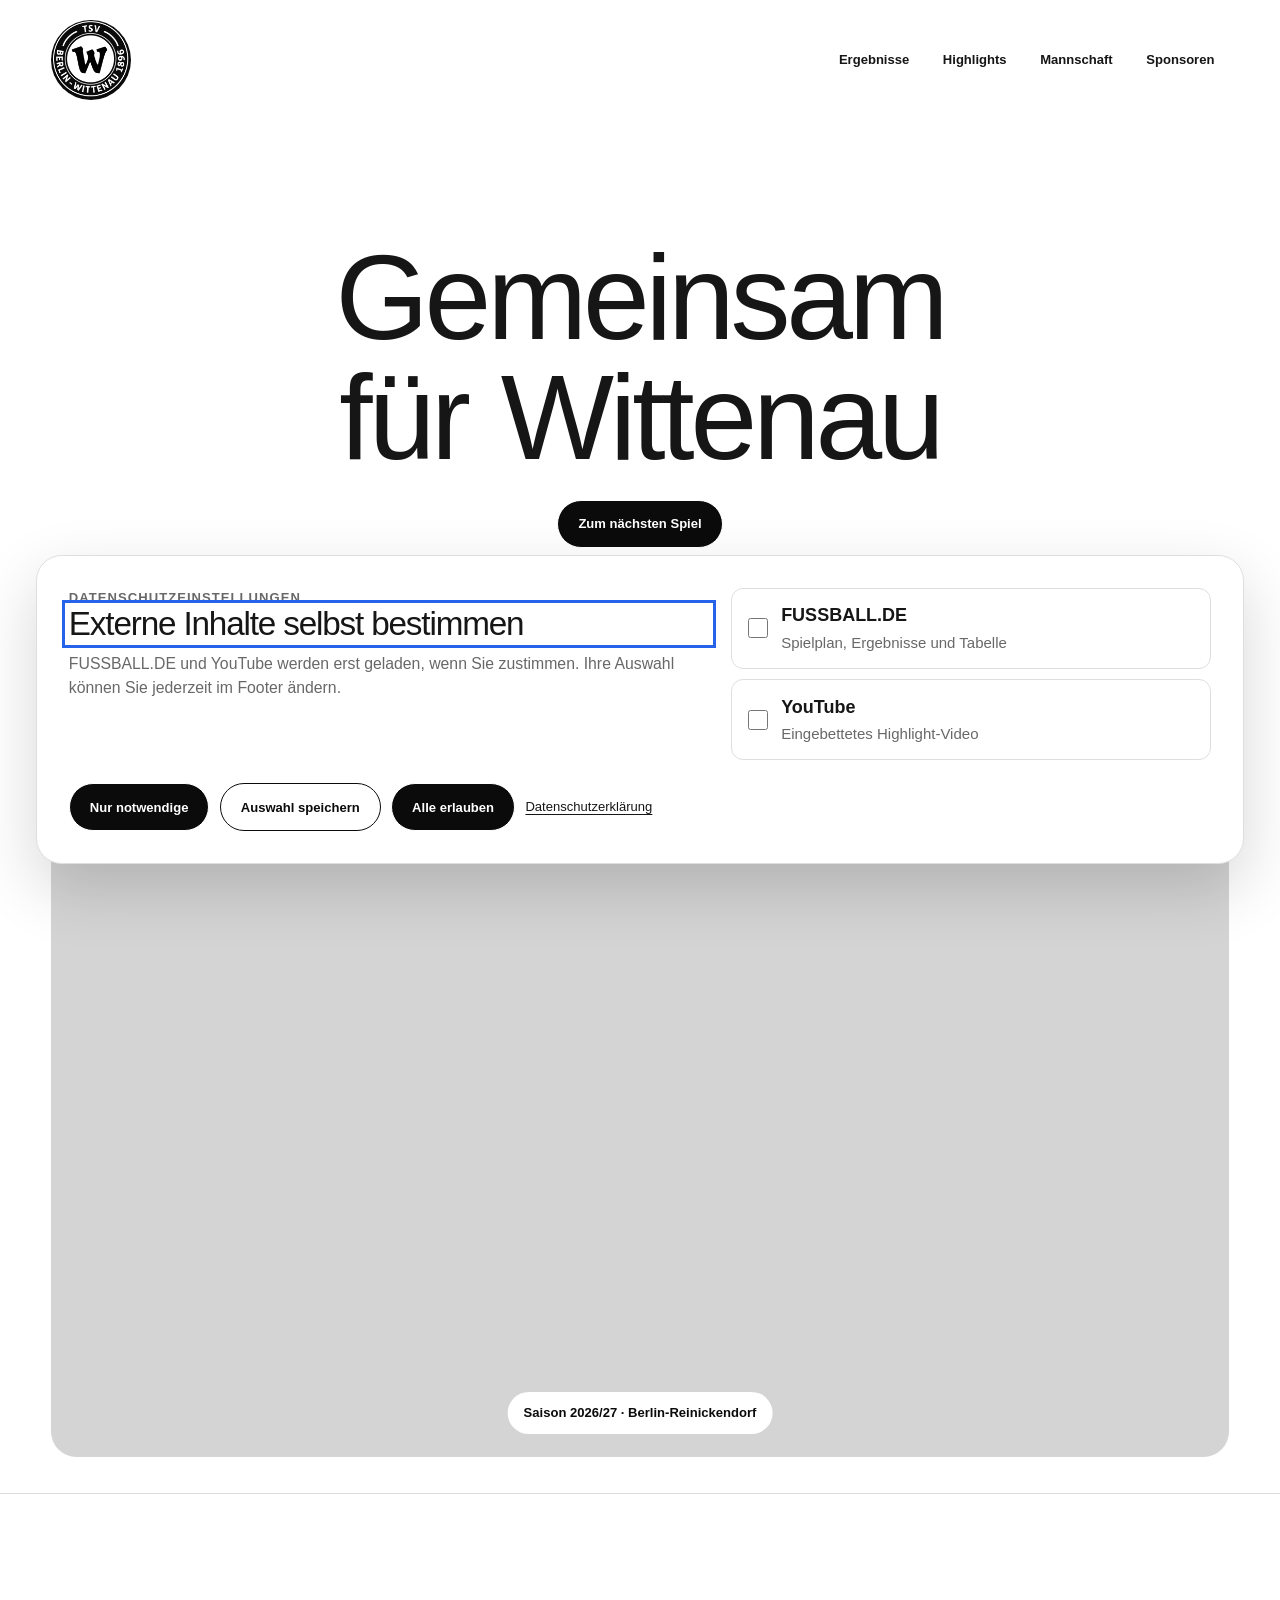
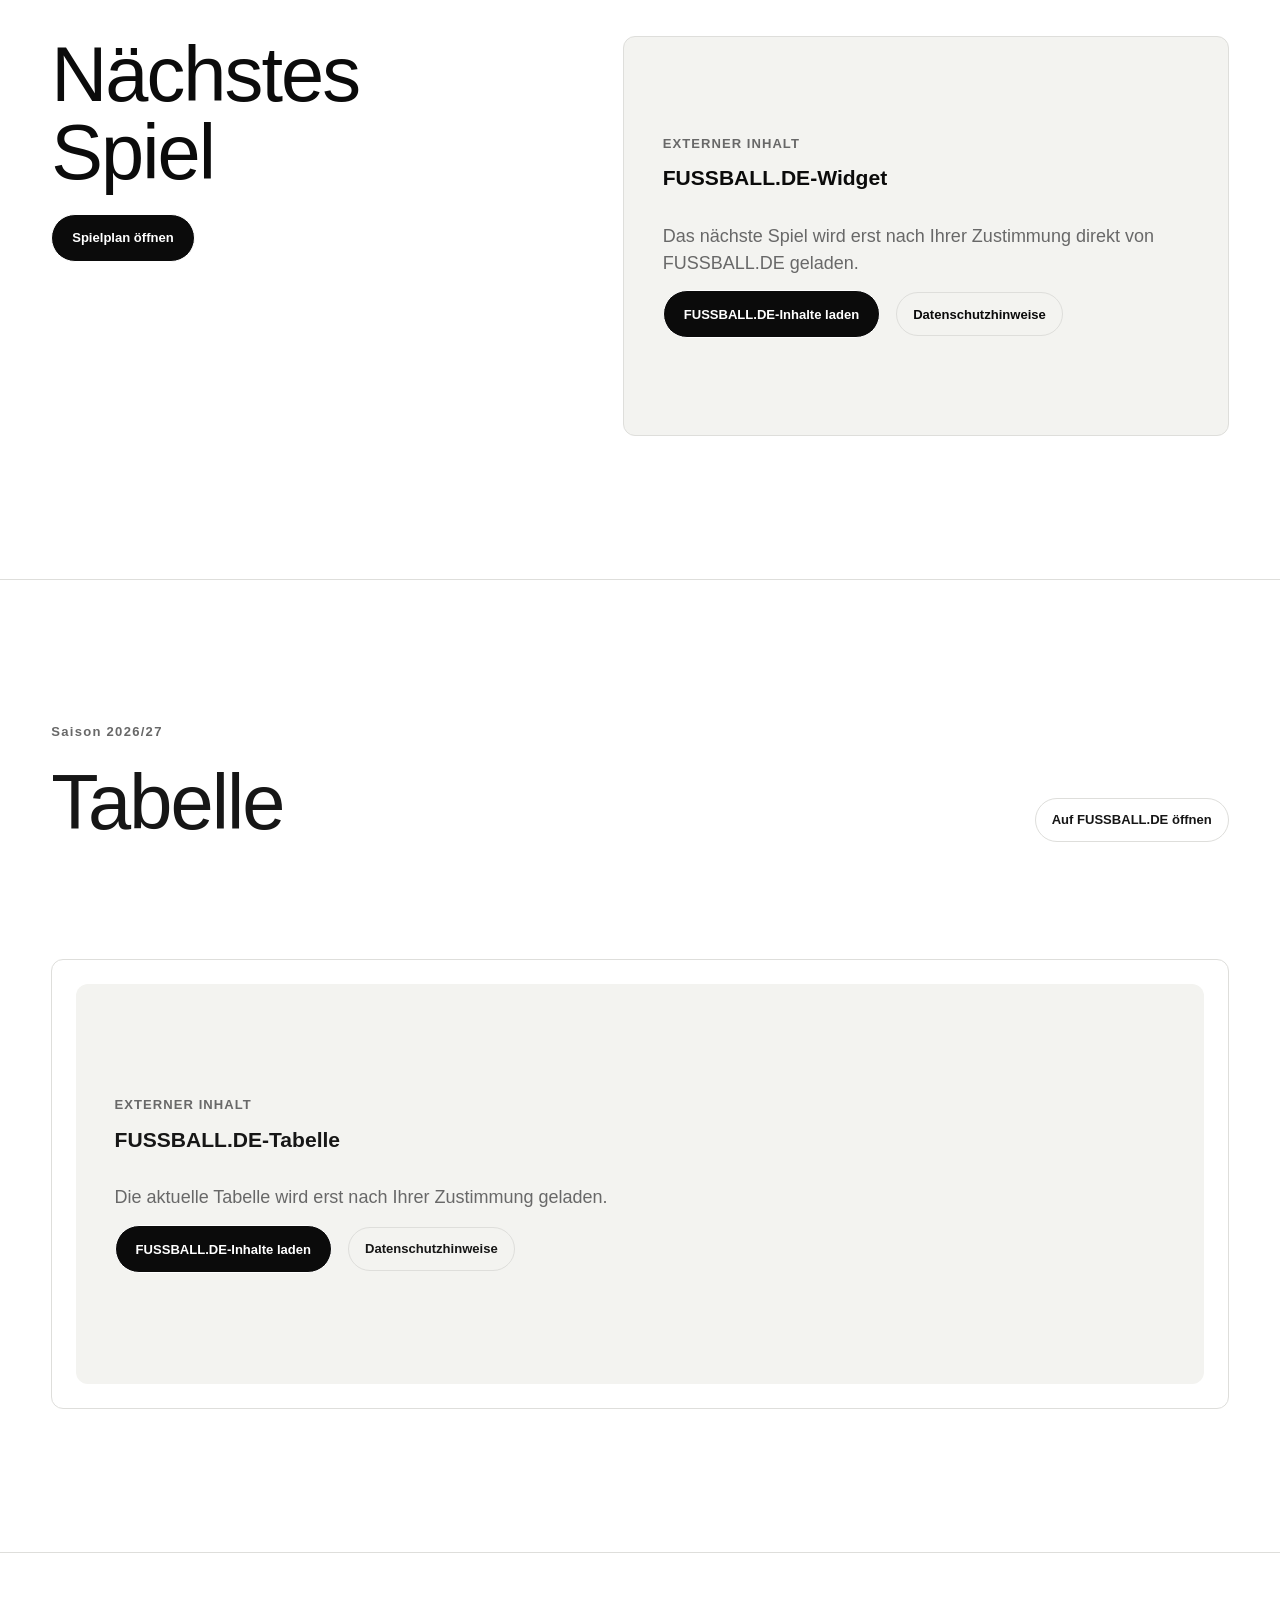
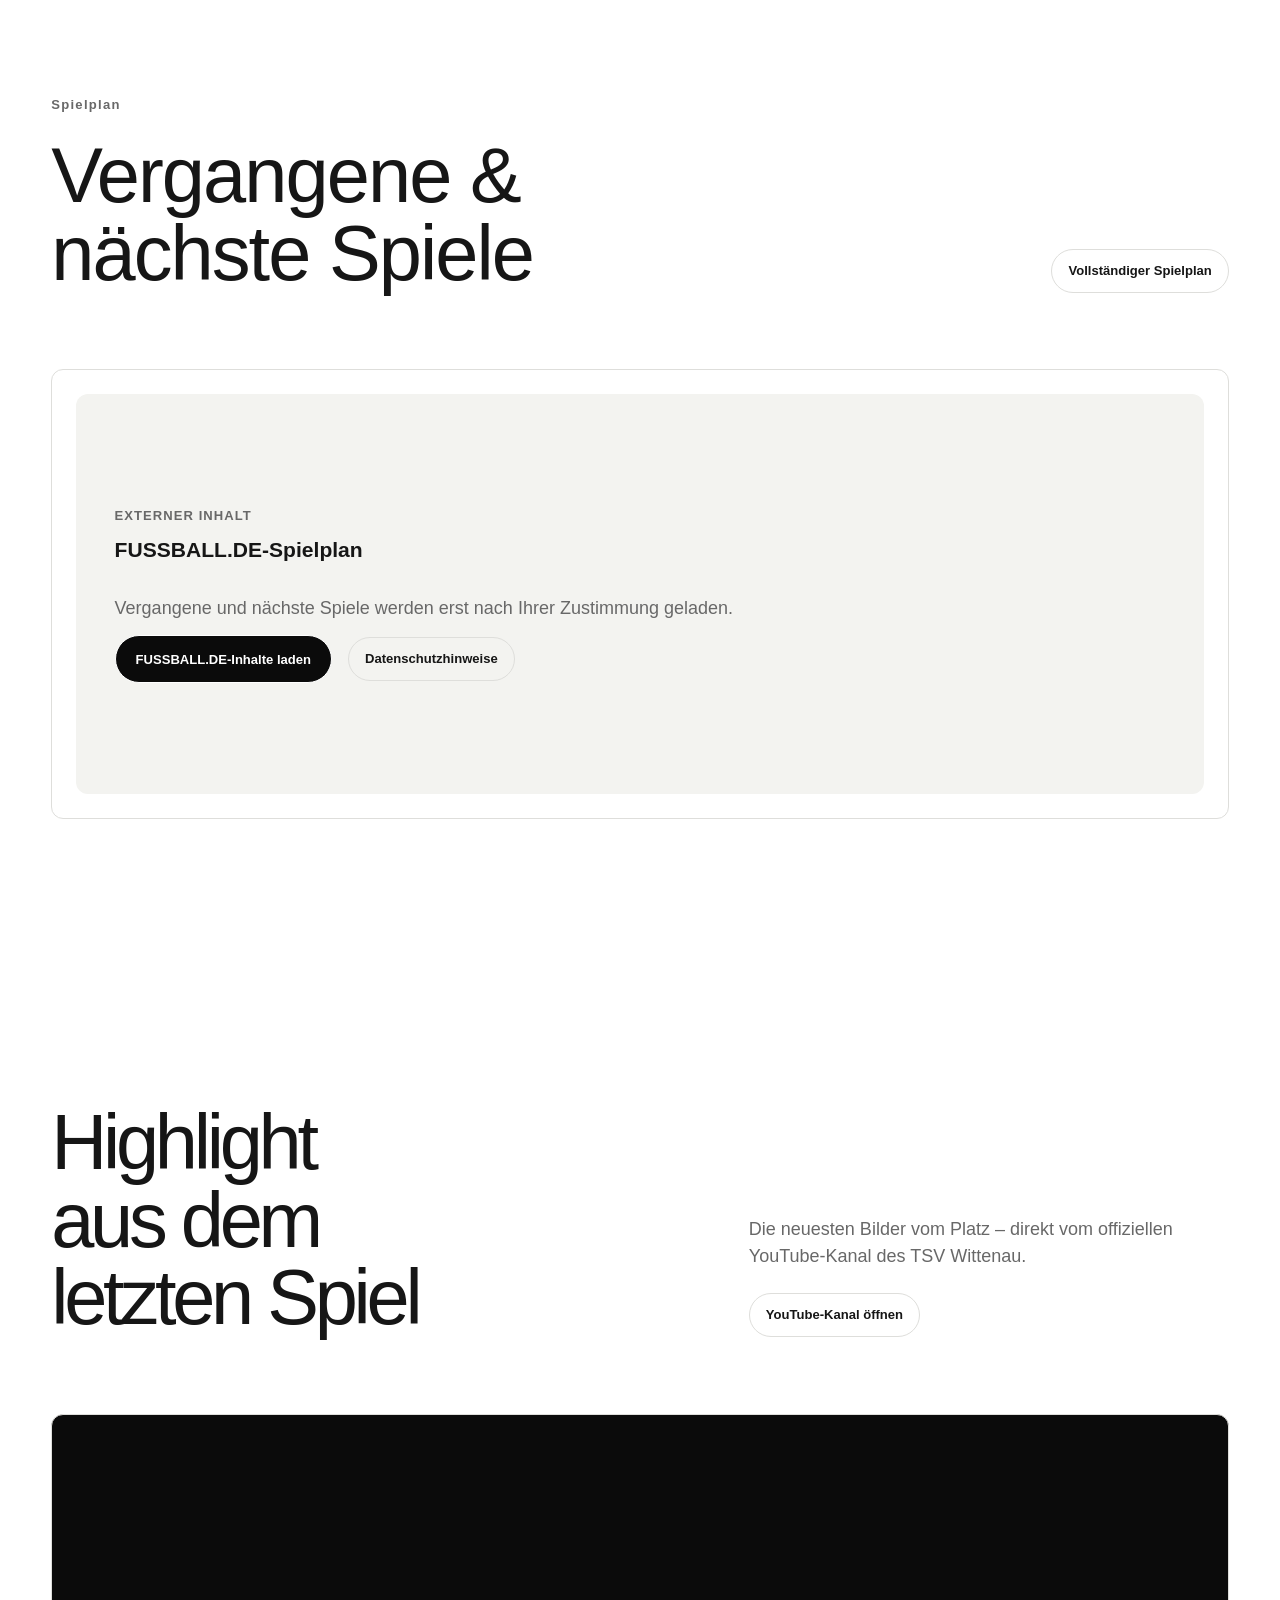
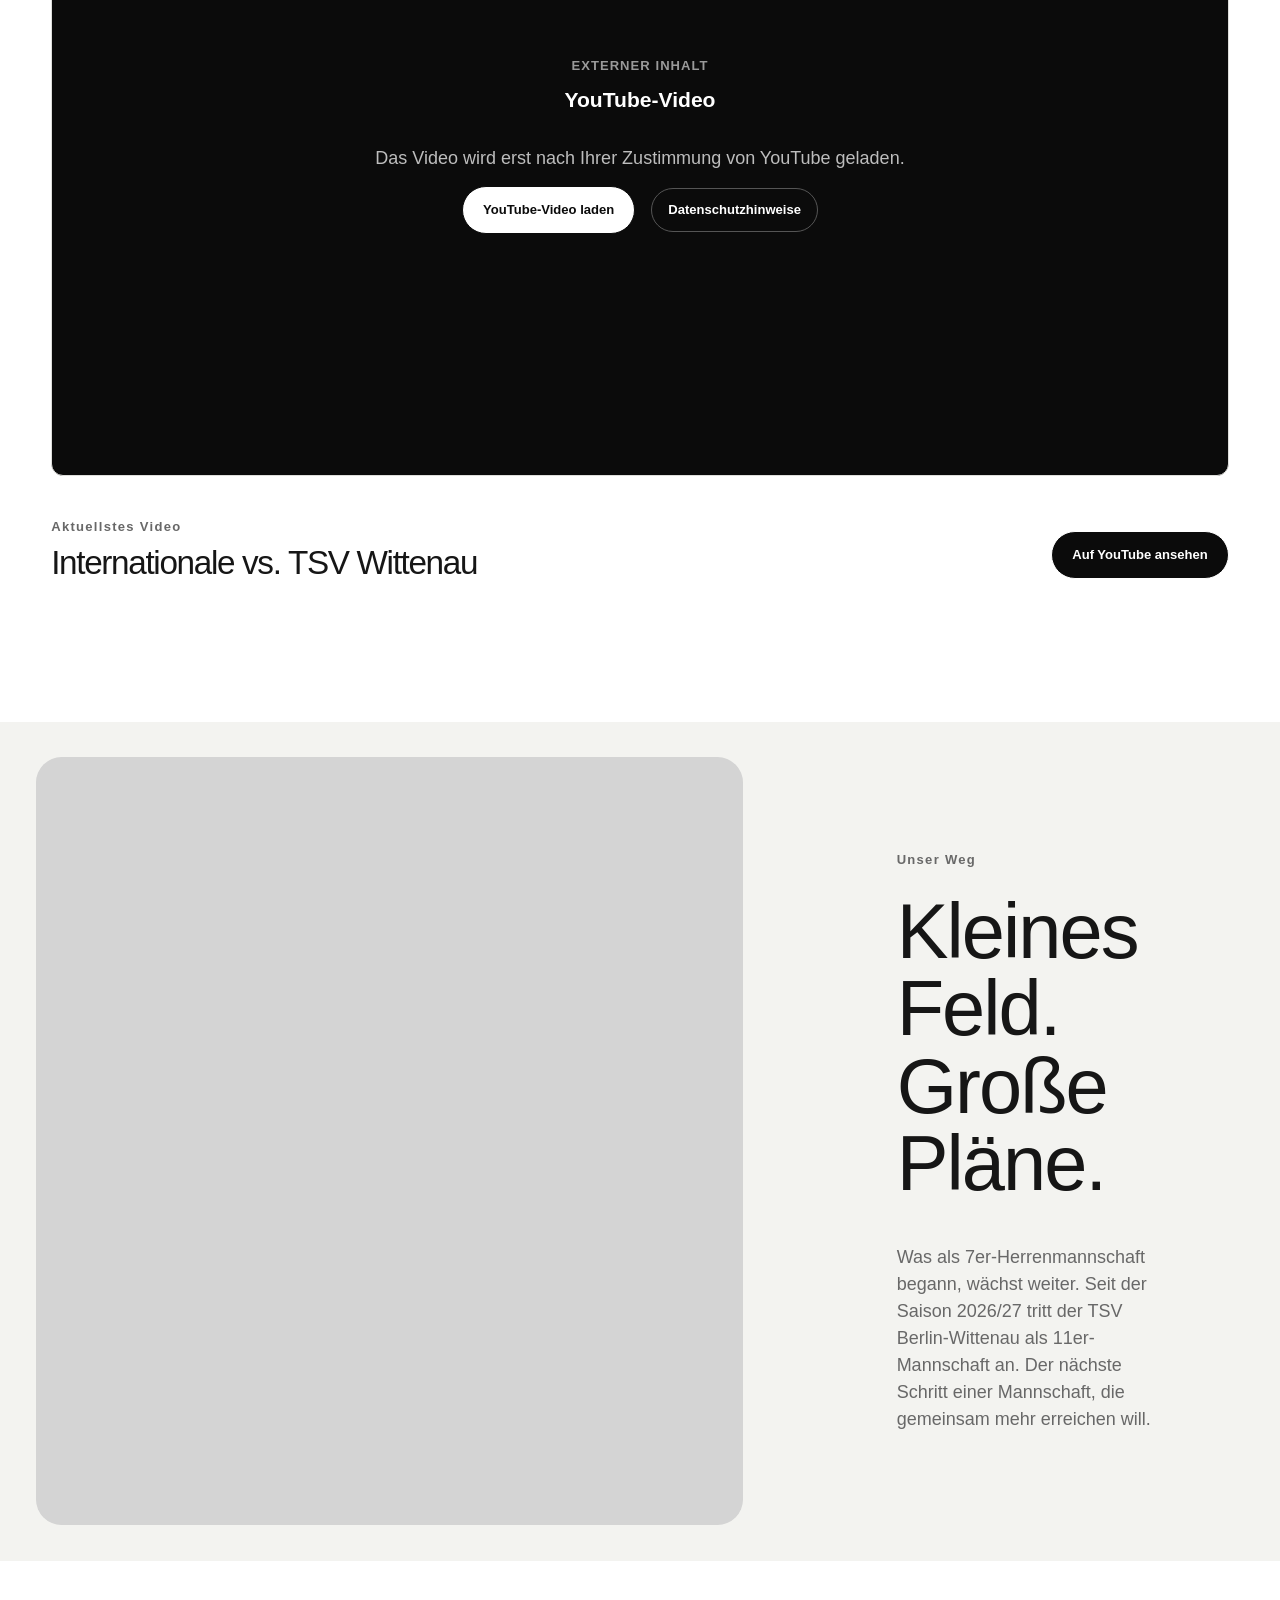
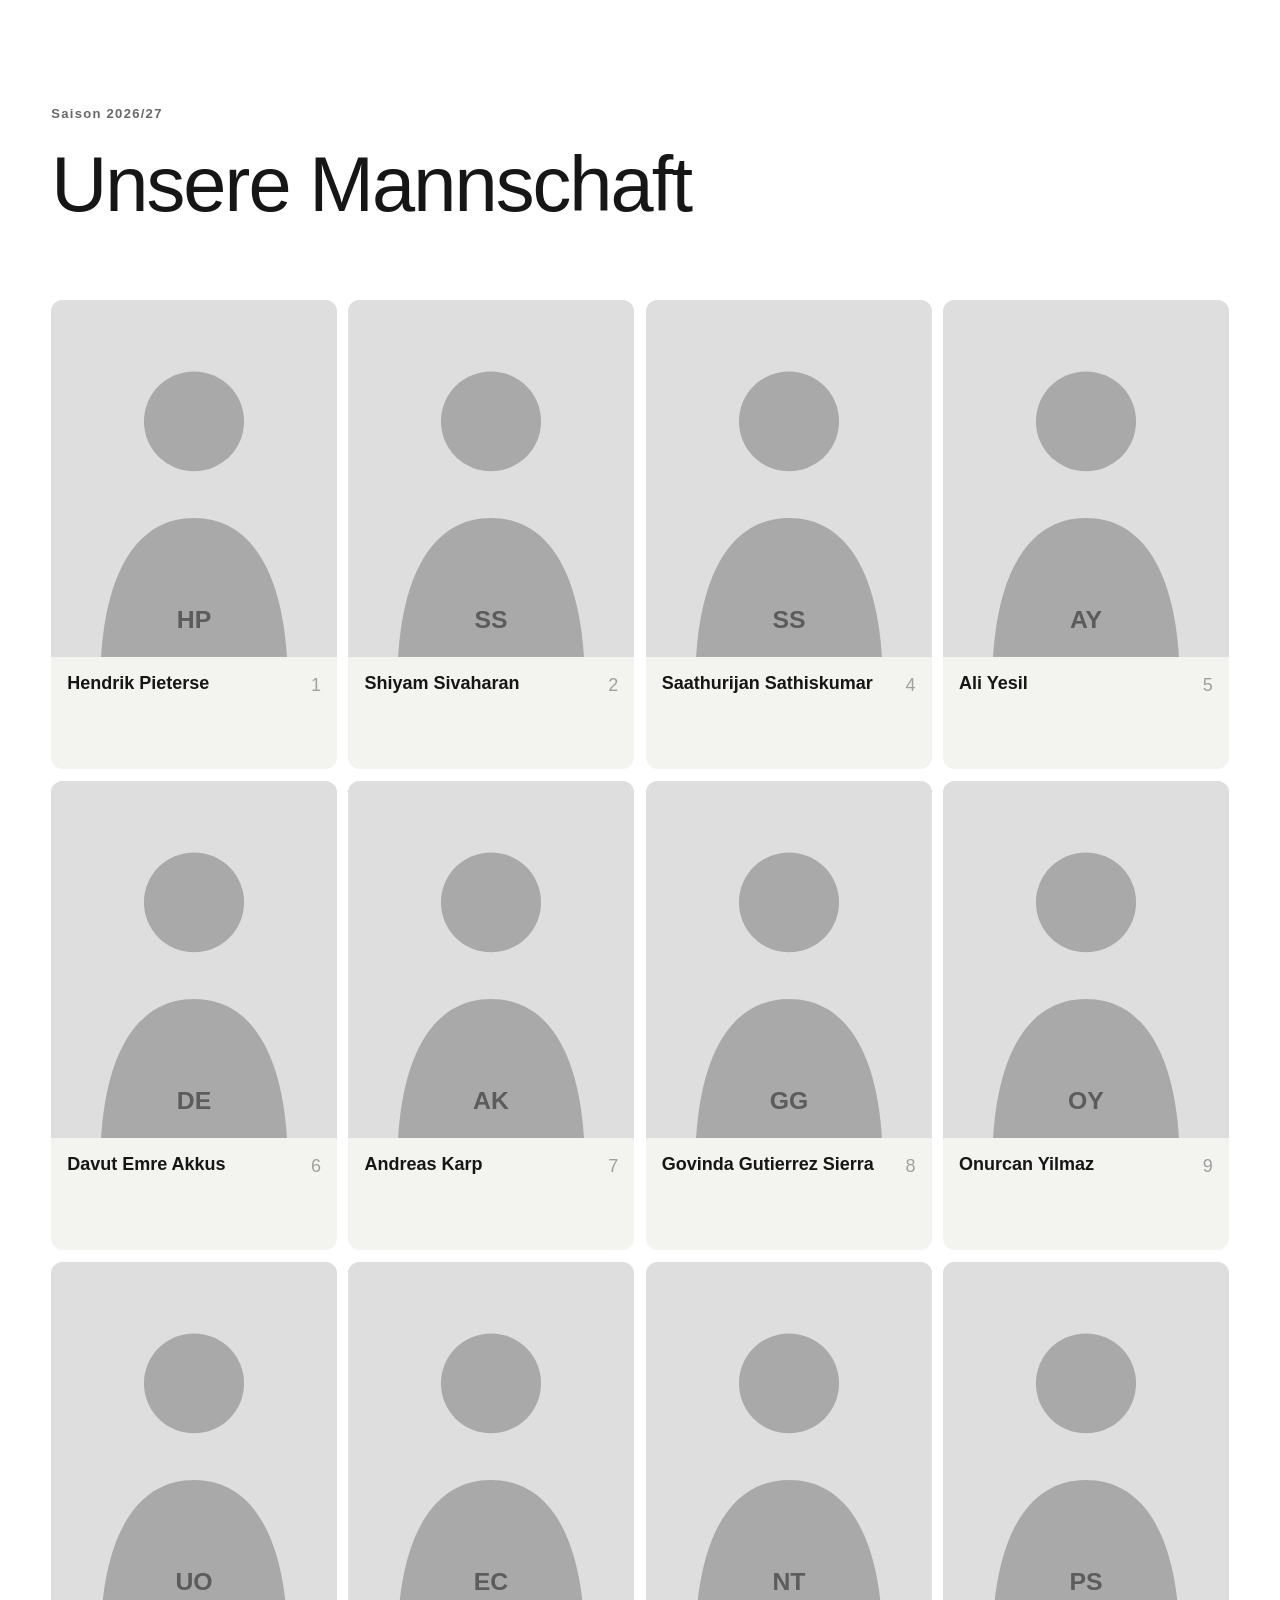
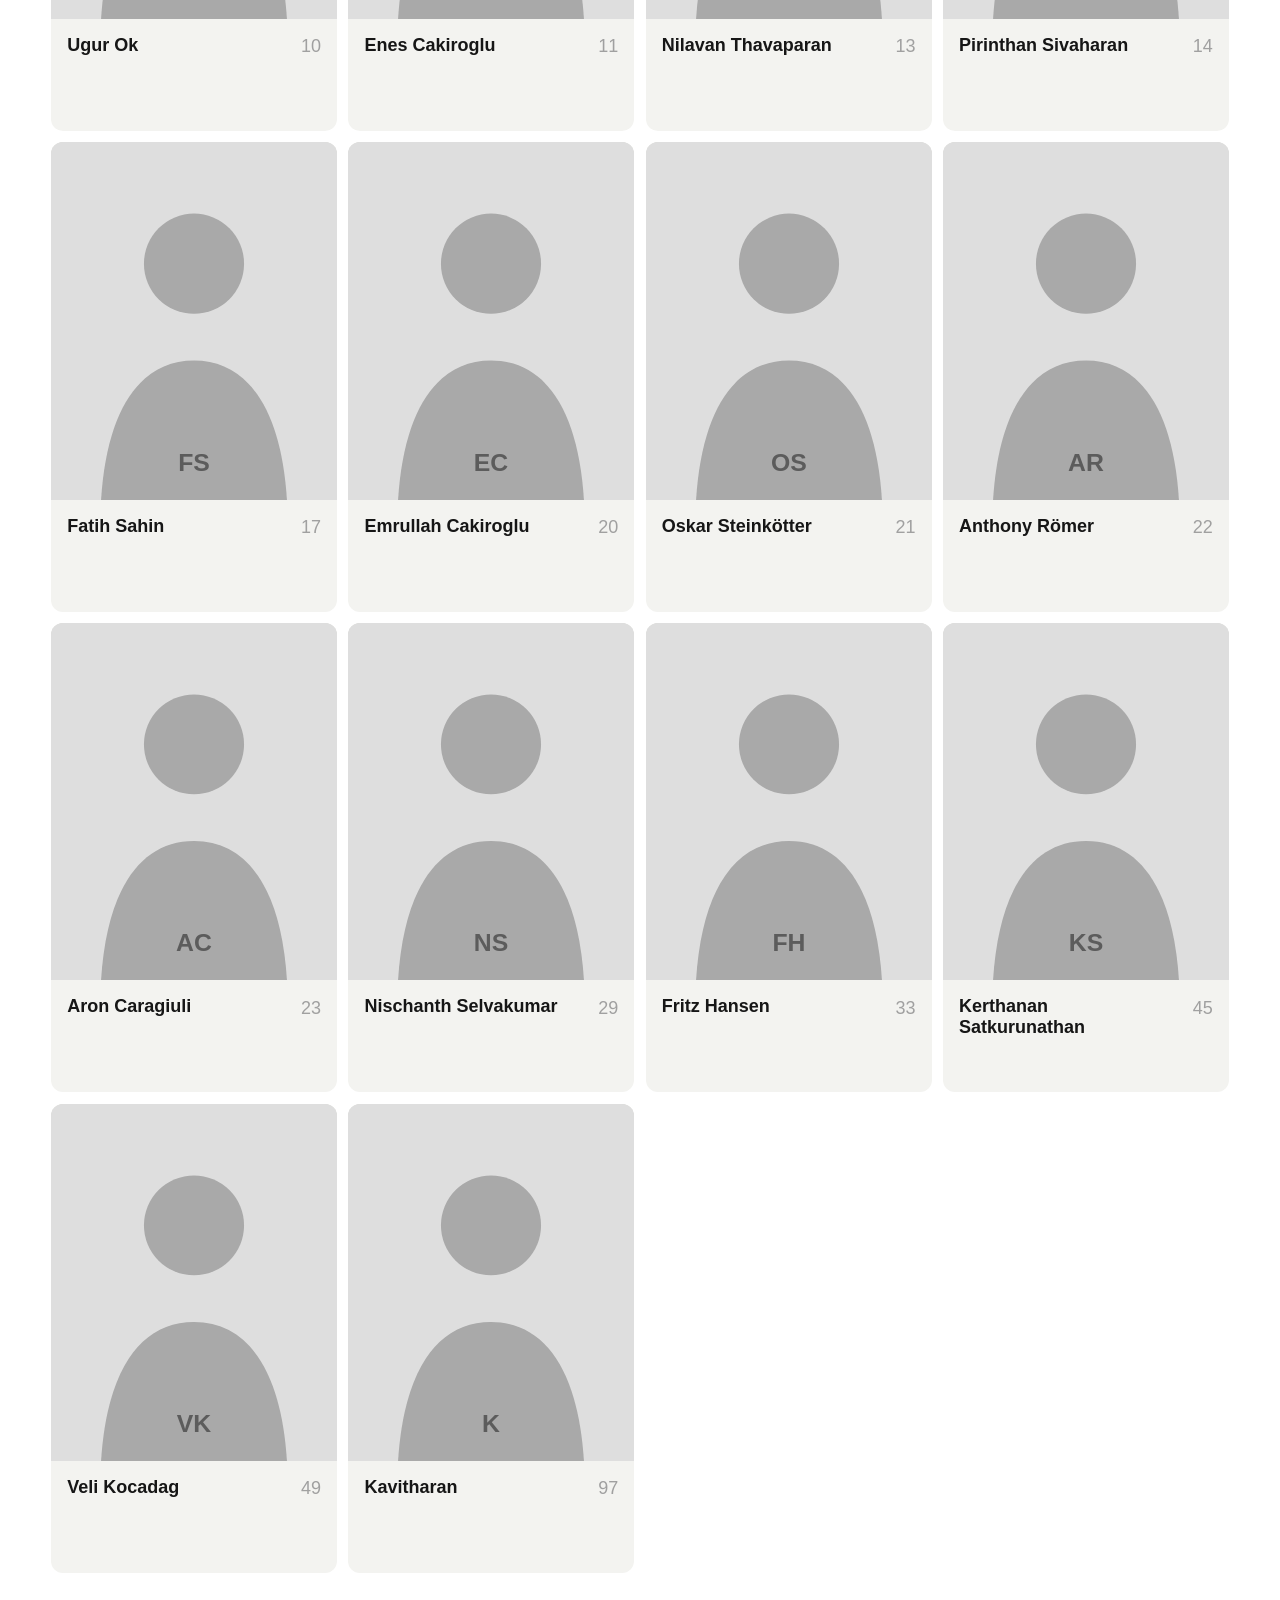
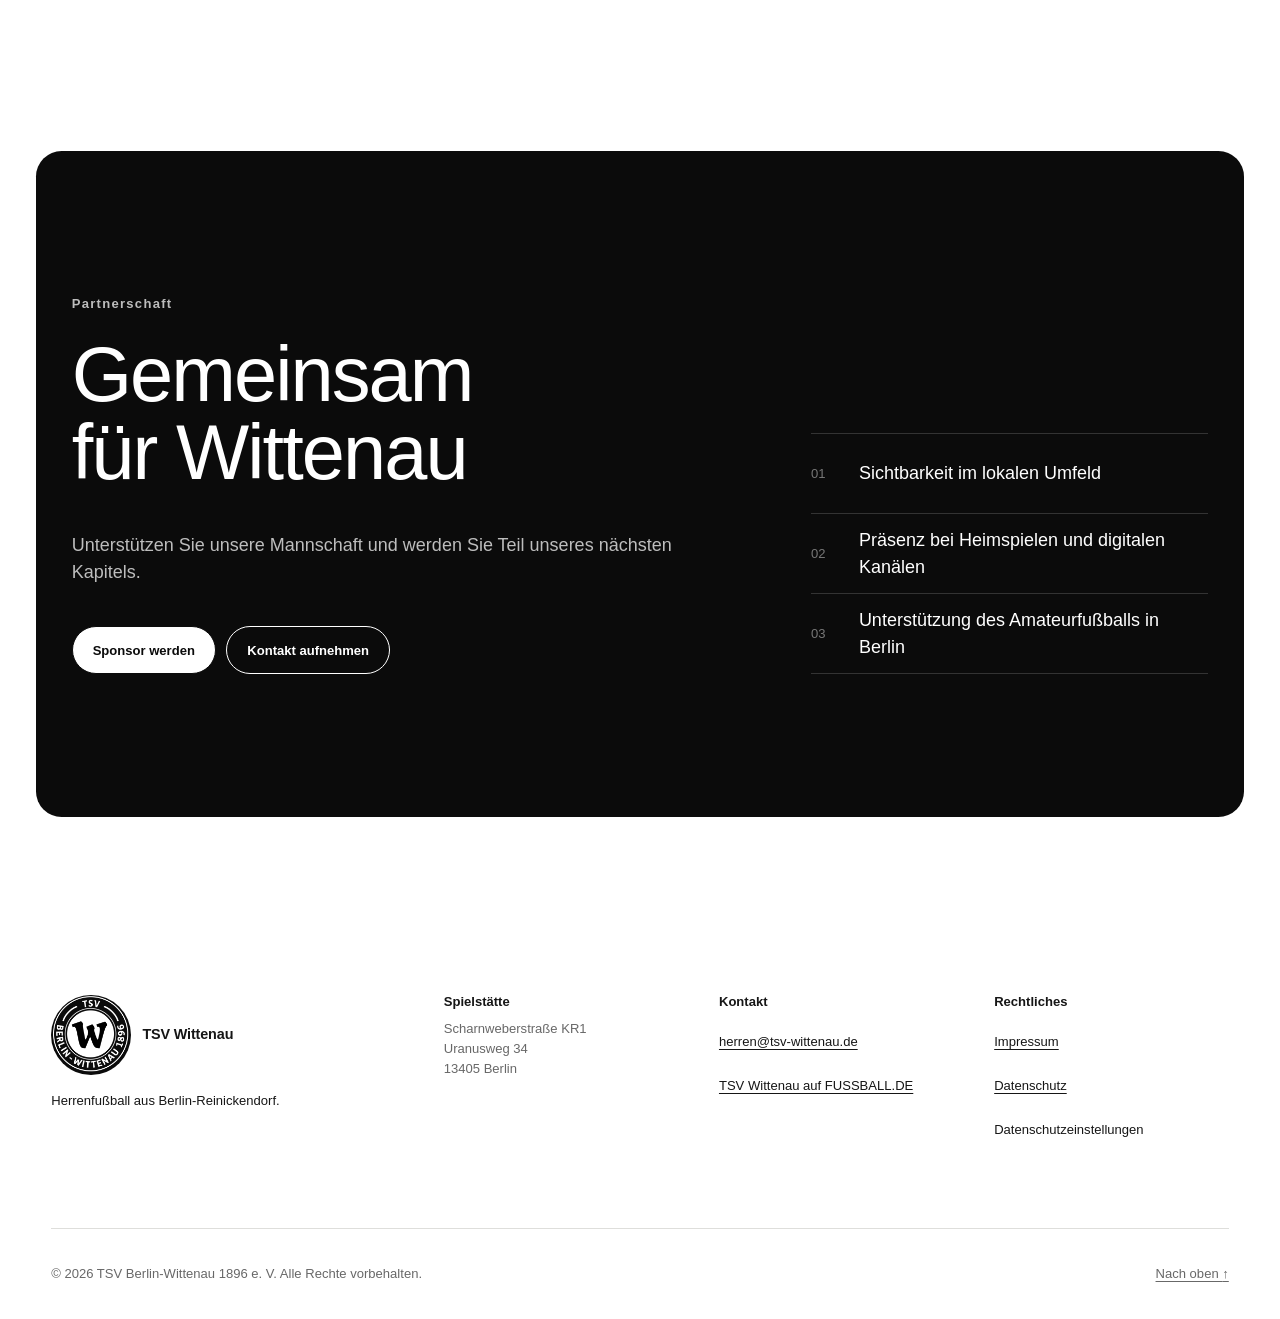
==== commit 47c8eb53: "fix youtube width" ====
--- a/index.html
+++ b/index.html
@@ -9,7 +9,7 @@
     />
     <title>TSV Wittenau Herren</title>
     <link rel="stylesheet" href="assets/vendor/lenis.css" />
-    <link rel="stylesheet" href="styles.css?v=20261101-widgets" />
+    <link rel="stylesheet" href="styles.css?v=20261101-media" />
     <script src="assets/vendor/lenis.min.js" defer></script>
     <script src="assets/vendor/gsap.min.js" defer></script>
     <script src="assets/vendor/ScrollTrigger.min.js" defer></script>
--- a/styles.css
+++ b/styles.css
@@ -936,6 +936,18 @@
   border: 0;
   background: transparent;
 }
+.external-content-placeholder.is-loaded > * {
+  max-width: none;
+}
+.external-content-video.is-loaded {
+  width: 100%;
+  max-width: none;
+  aspect-ratio: 16 / 9;
+}
+.external-content-video.is-loaded > iframe {
+  width: 100%;
+  max-width: none;
+}
 .external-content-placeholder.is-loaded > .fussballde_widget,
 .fussballde_widget,
 .fussballde_widget > div,
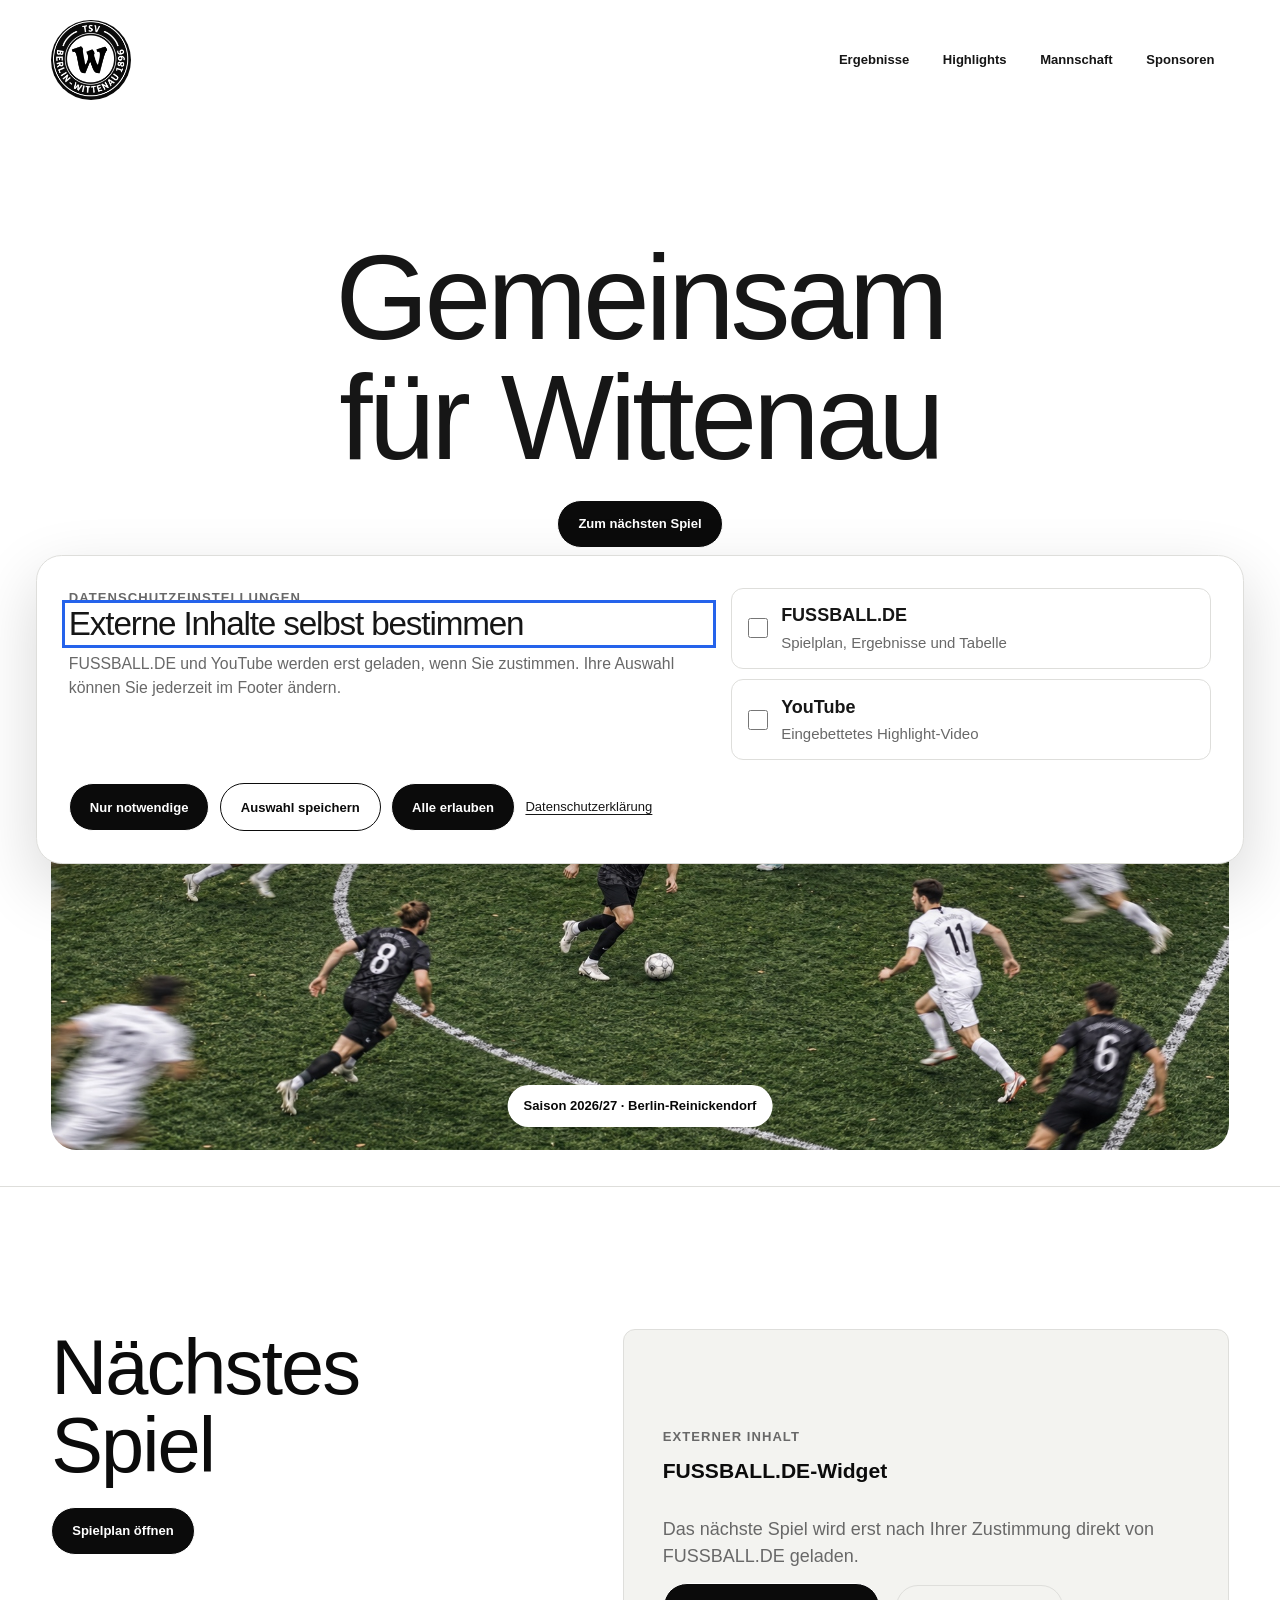
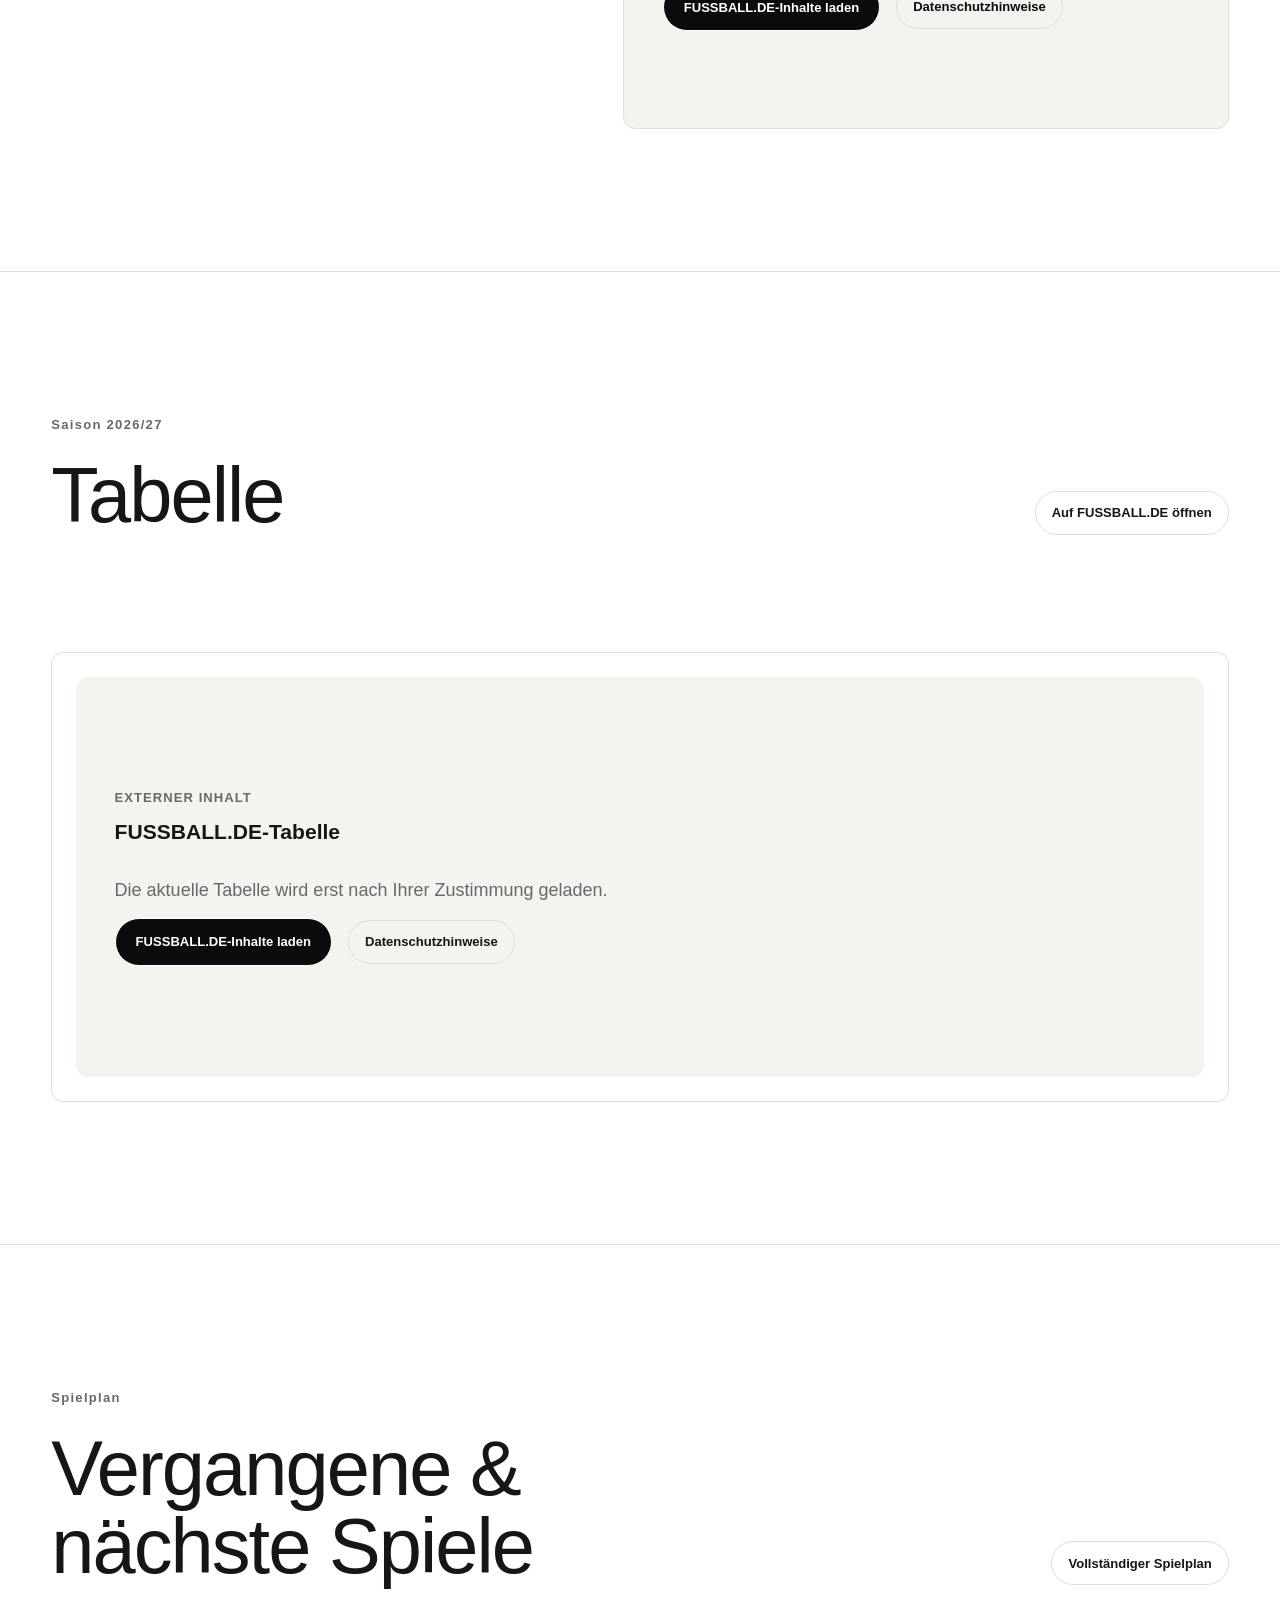
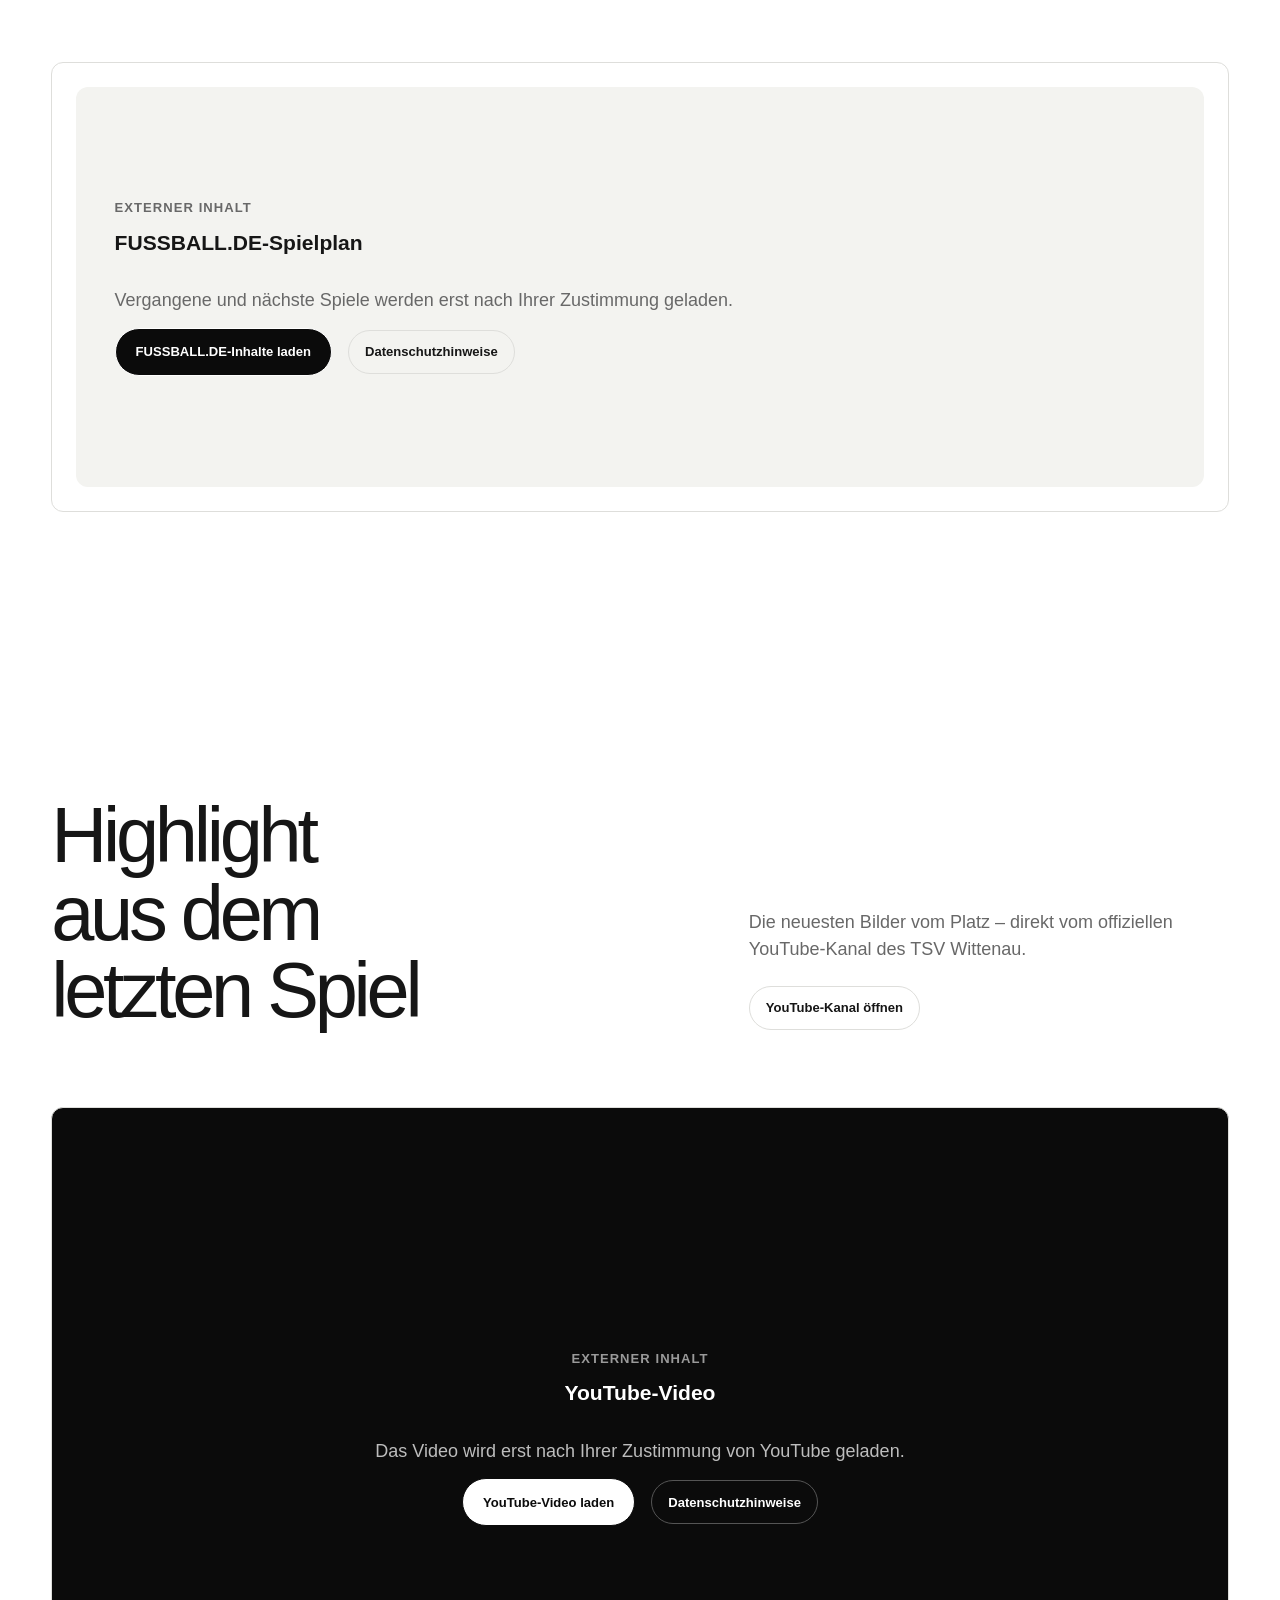
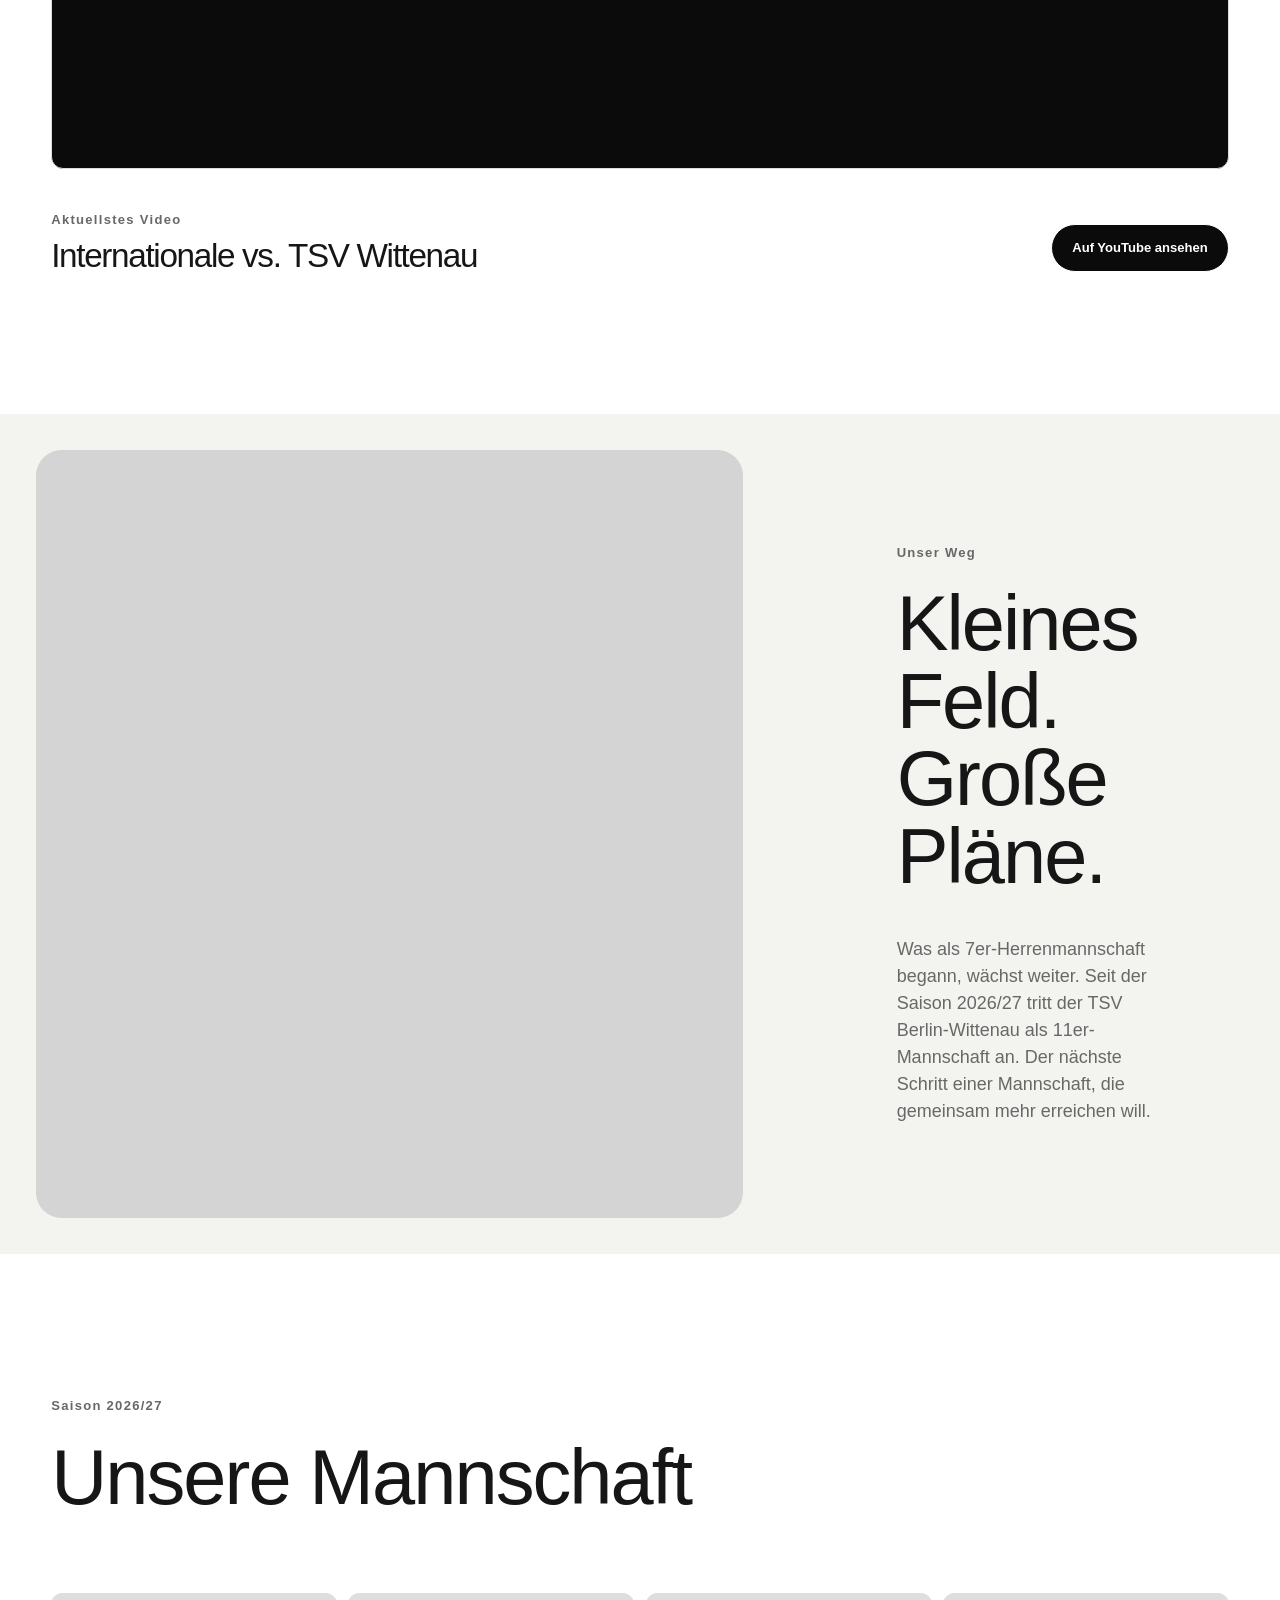
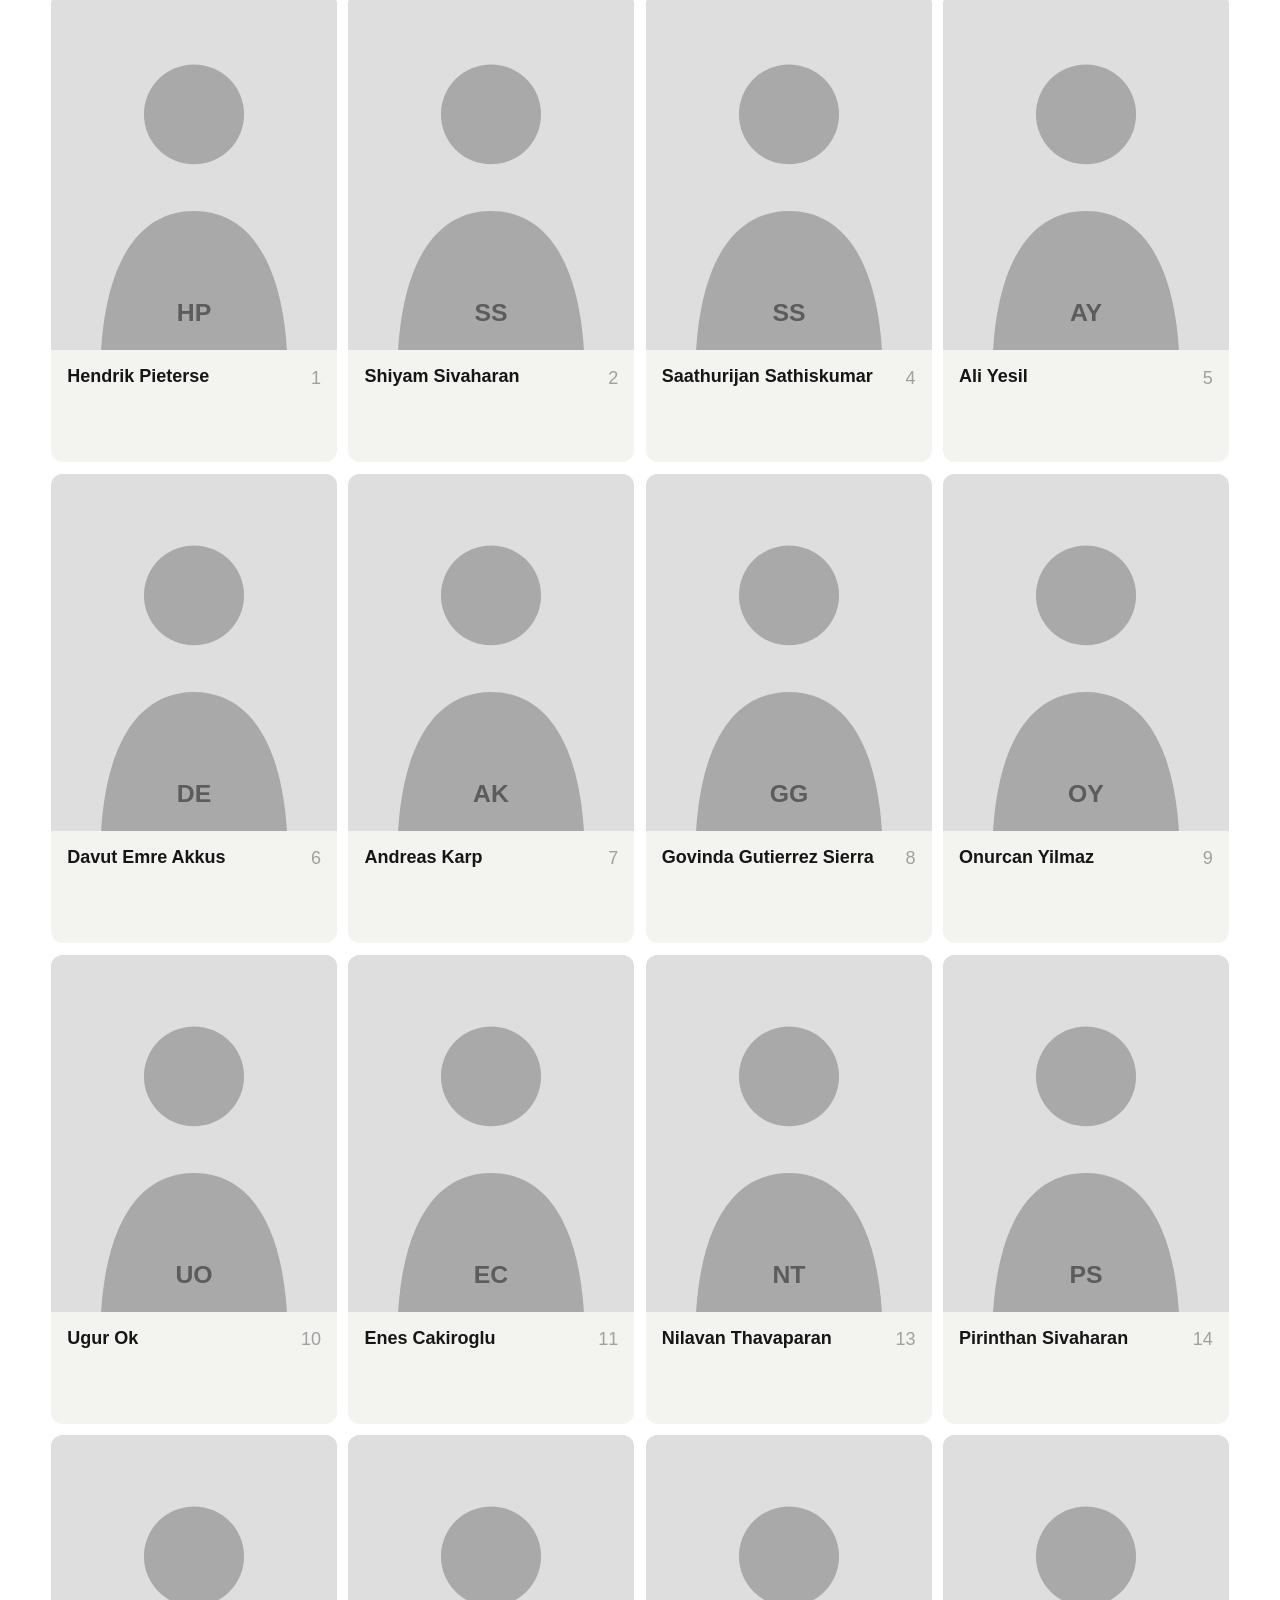
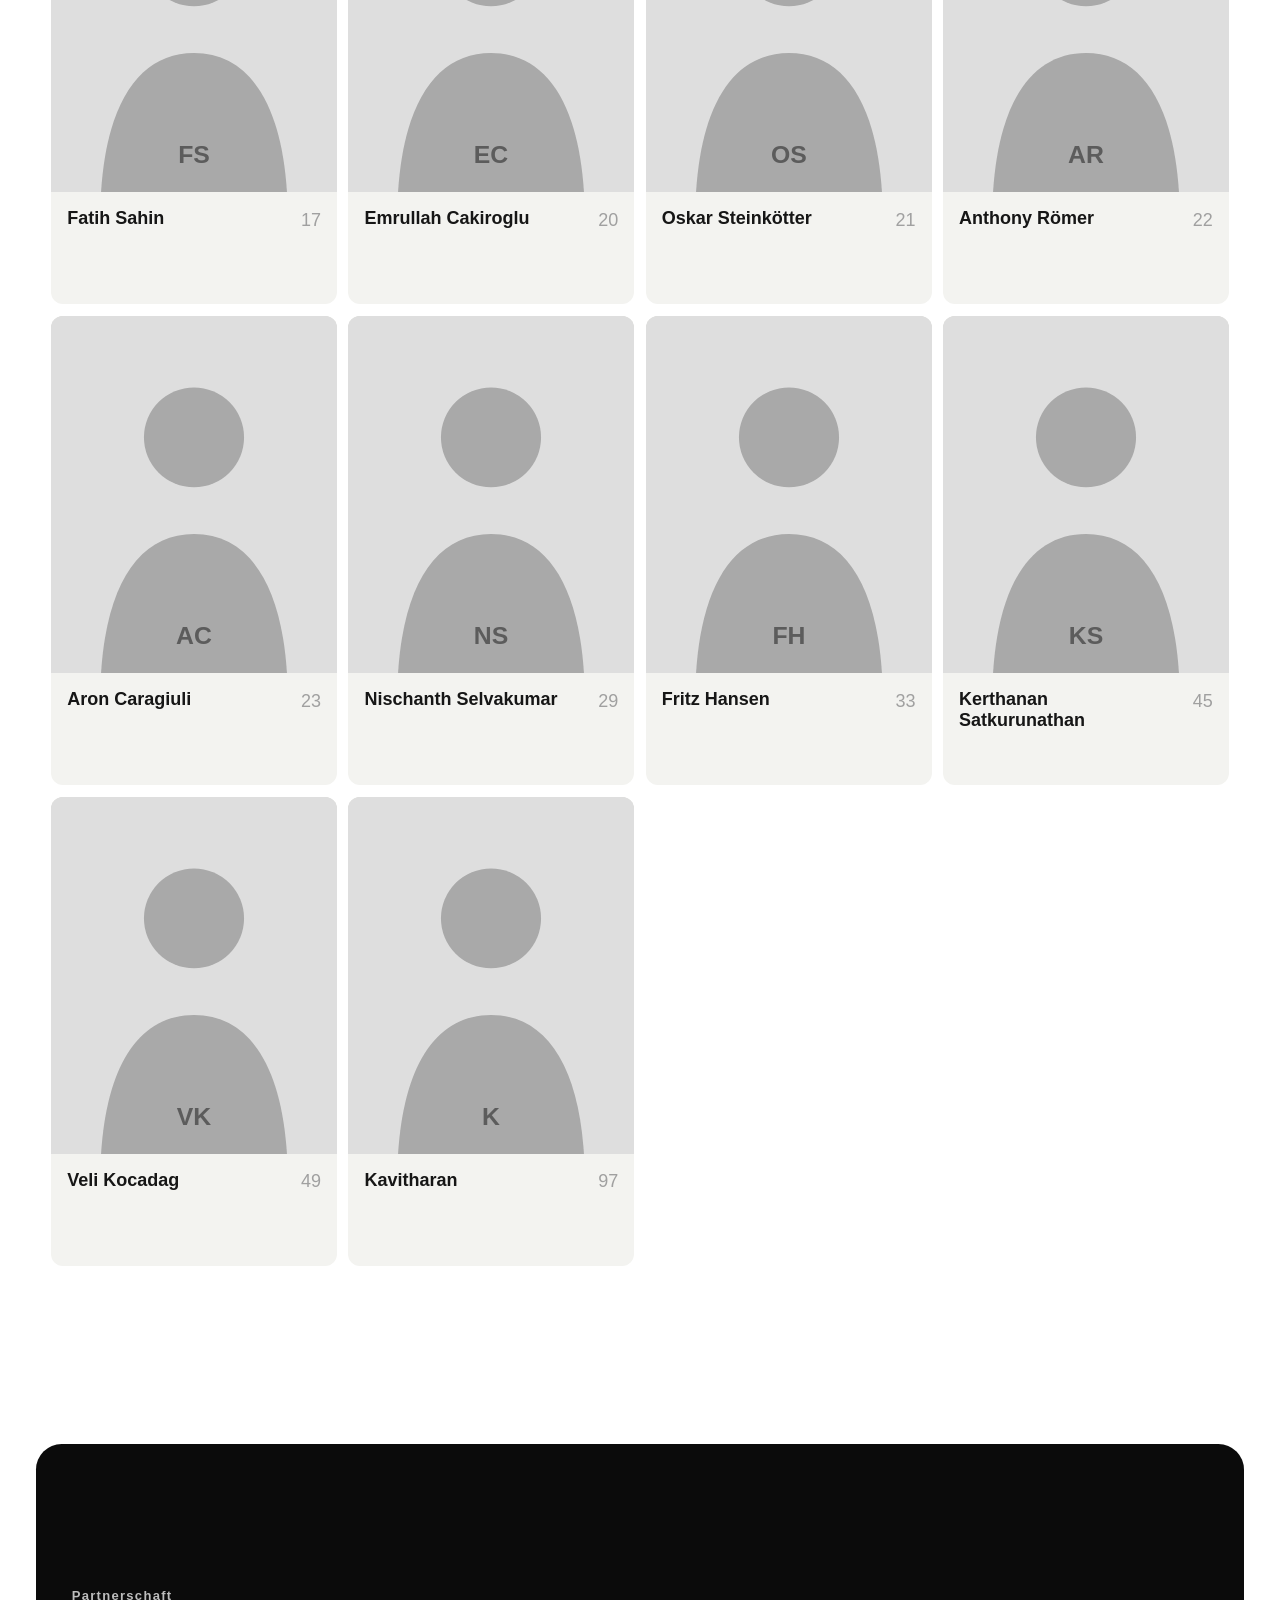
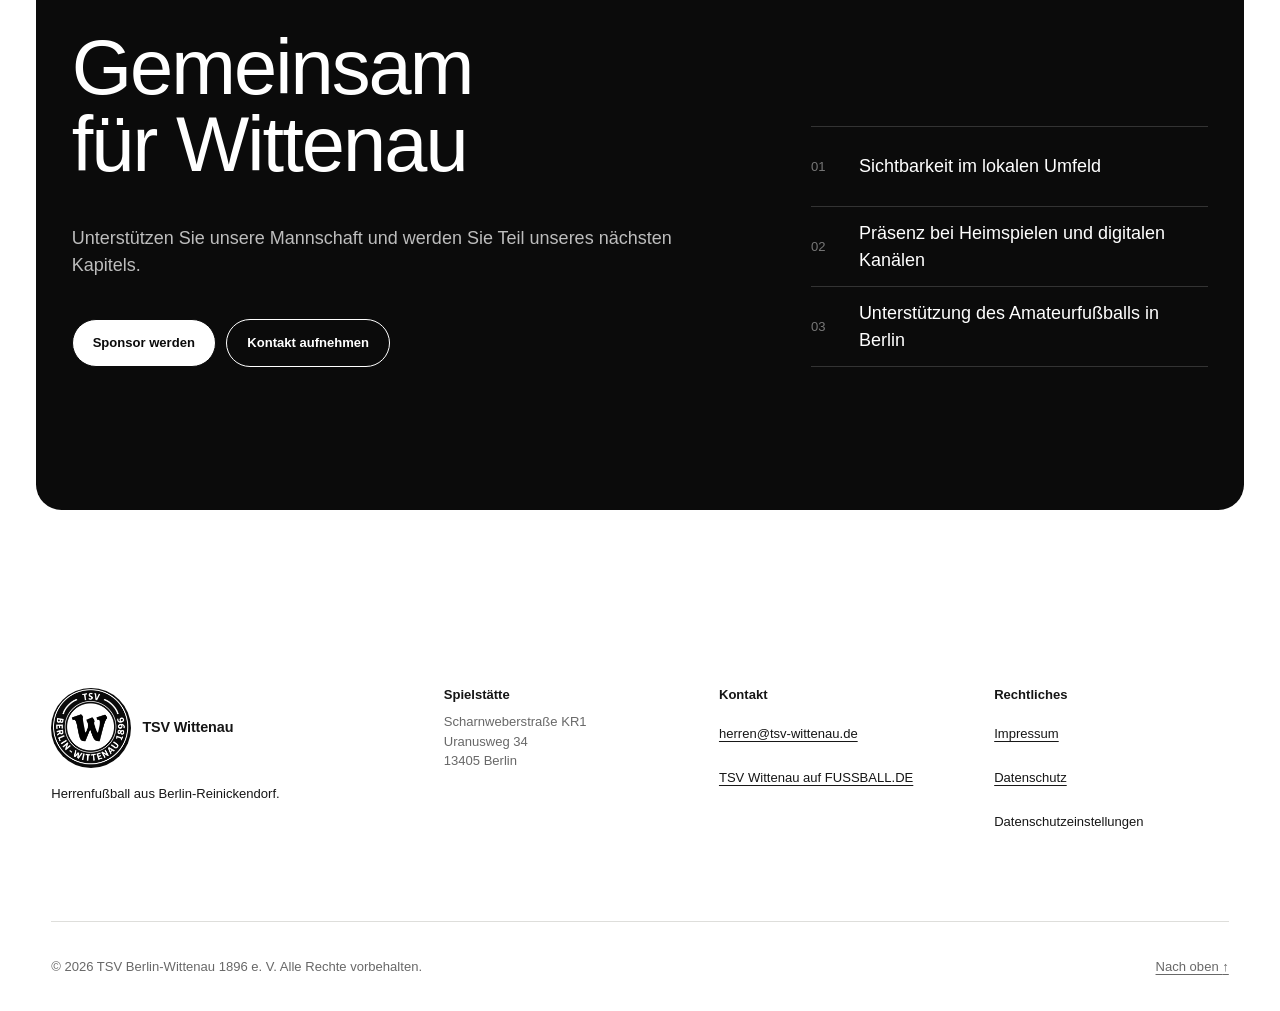
==== commit c1450fe4: "Add images, maybe styling" ====
--- a/index.html
+++ b/index.html
@@ -9,7 +9,7 @@
     />
     <title>TSV Wittenau Herren</title>
     <link rel="stylesheet" href="assets/vendor/lenis.css" />
-    <link rel="stylesheet" href="styles.css?v=20261101-media" />
+    <link rel="stylesheet" href="styles.css?v=20261101-hero-v3" />
     <script src="assets/vendor/lenis.min.js" defer></script>
     <script src="assets/vendor/gsap.min.js" defer></script>
     <script src="assets/vendor/ScrollTrigger.min.js" defer></script>
@@ -70,7 +70,7 @@
         <div
           class="hero-image container"
           role="img"
-          aria-label="Platzhalter: Herrenmannschaft des TSV Wittenau auf dem Fußballplatz"
+          aria-label="Spielszene des TSV Wittenau in schwarzen Trikots auf dem Fußballplatz"
         >
           <p class="hero-image-caption">
             Saison 2026/27 · Berlin-Reinickendorf
--- a/styles.css
+++ b/styles.css
@@ -297,14 +297,14 @@
 
 .hero-image {
   position: relative;
-  min-height: clamp(24rem, 67vw, 52rem);
+  min-height: clamp(21rem, 41vw, 50rem);
   overflow: hidden;
   border-radius: var(--radius-md);
   background-color: #d4d4cf;
-  background-image: url("assets/team-hero.jpg");
+  background-image: url("assets/tsv-wittenau-hero-v3.jpg");
   background-position: center;
   background-size: cover;
-  filter: grayscale(1);
+  filter: saturate(0.88) contrast(1.03);
 }
 
 .hero-image-caption {
@@ -1336,3 +1336,8 @@
     border: 1px solid CanvasText;
   }
 }
+
+.fussballde_widget [class*="WidgetLayout_container__"] {
+  width: 100% !important;
+  max-width: none !important;
+}
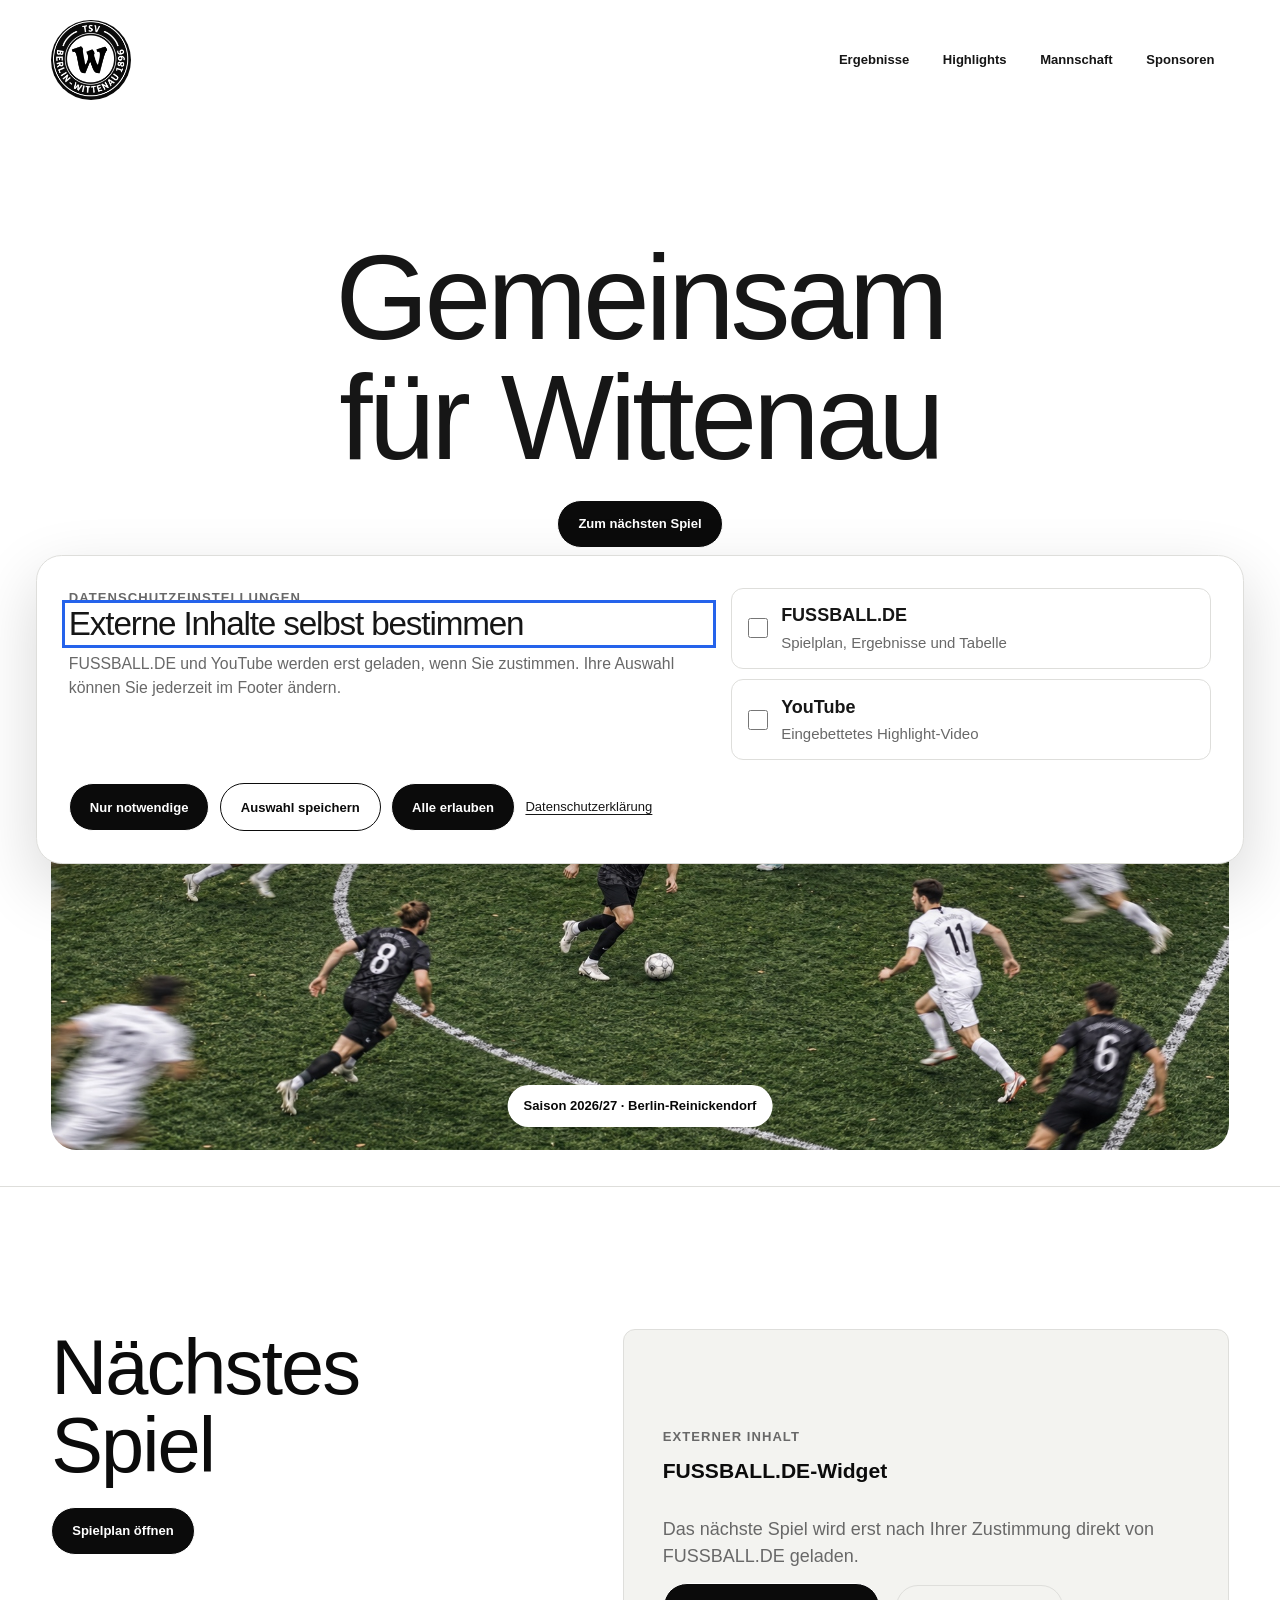
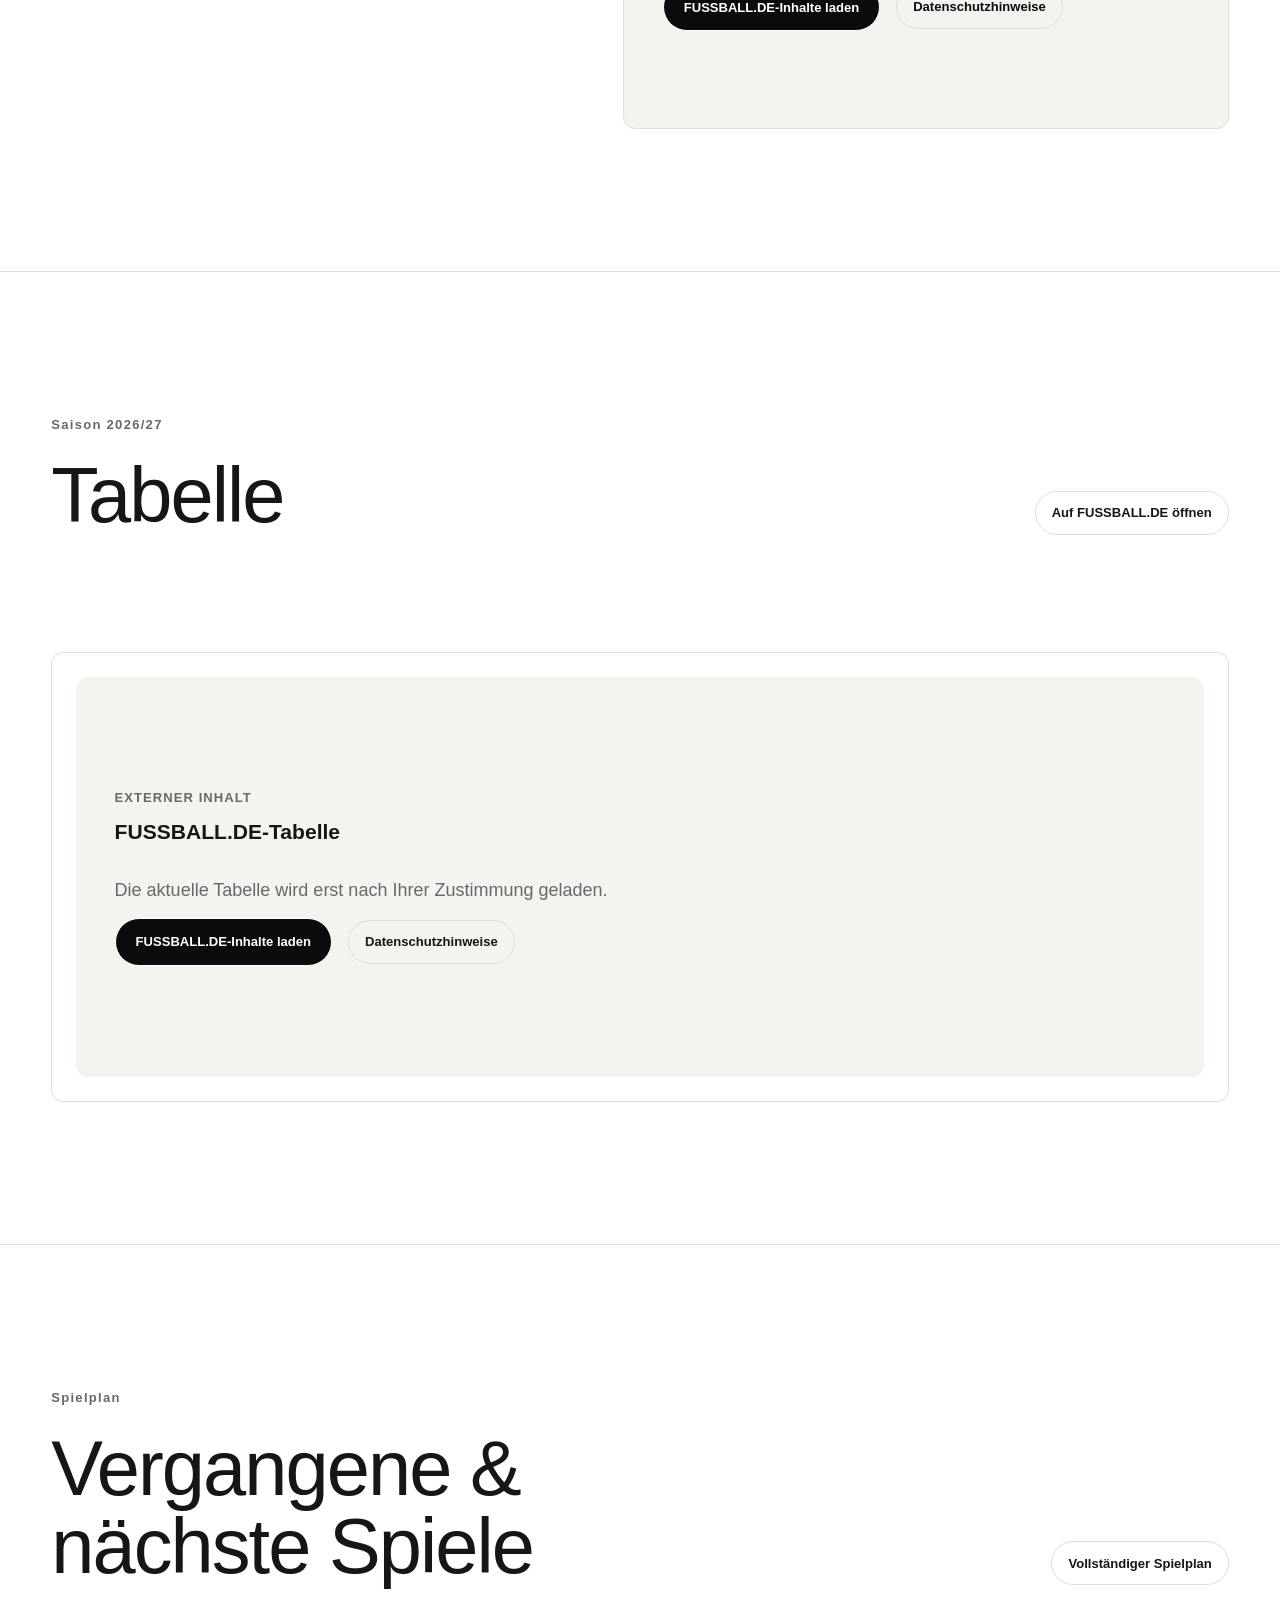
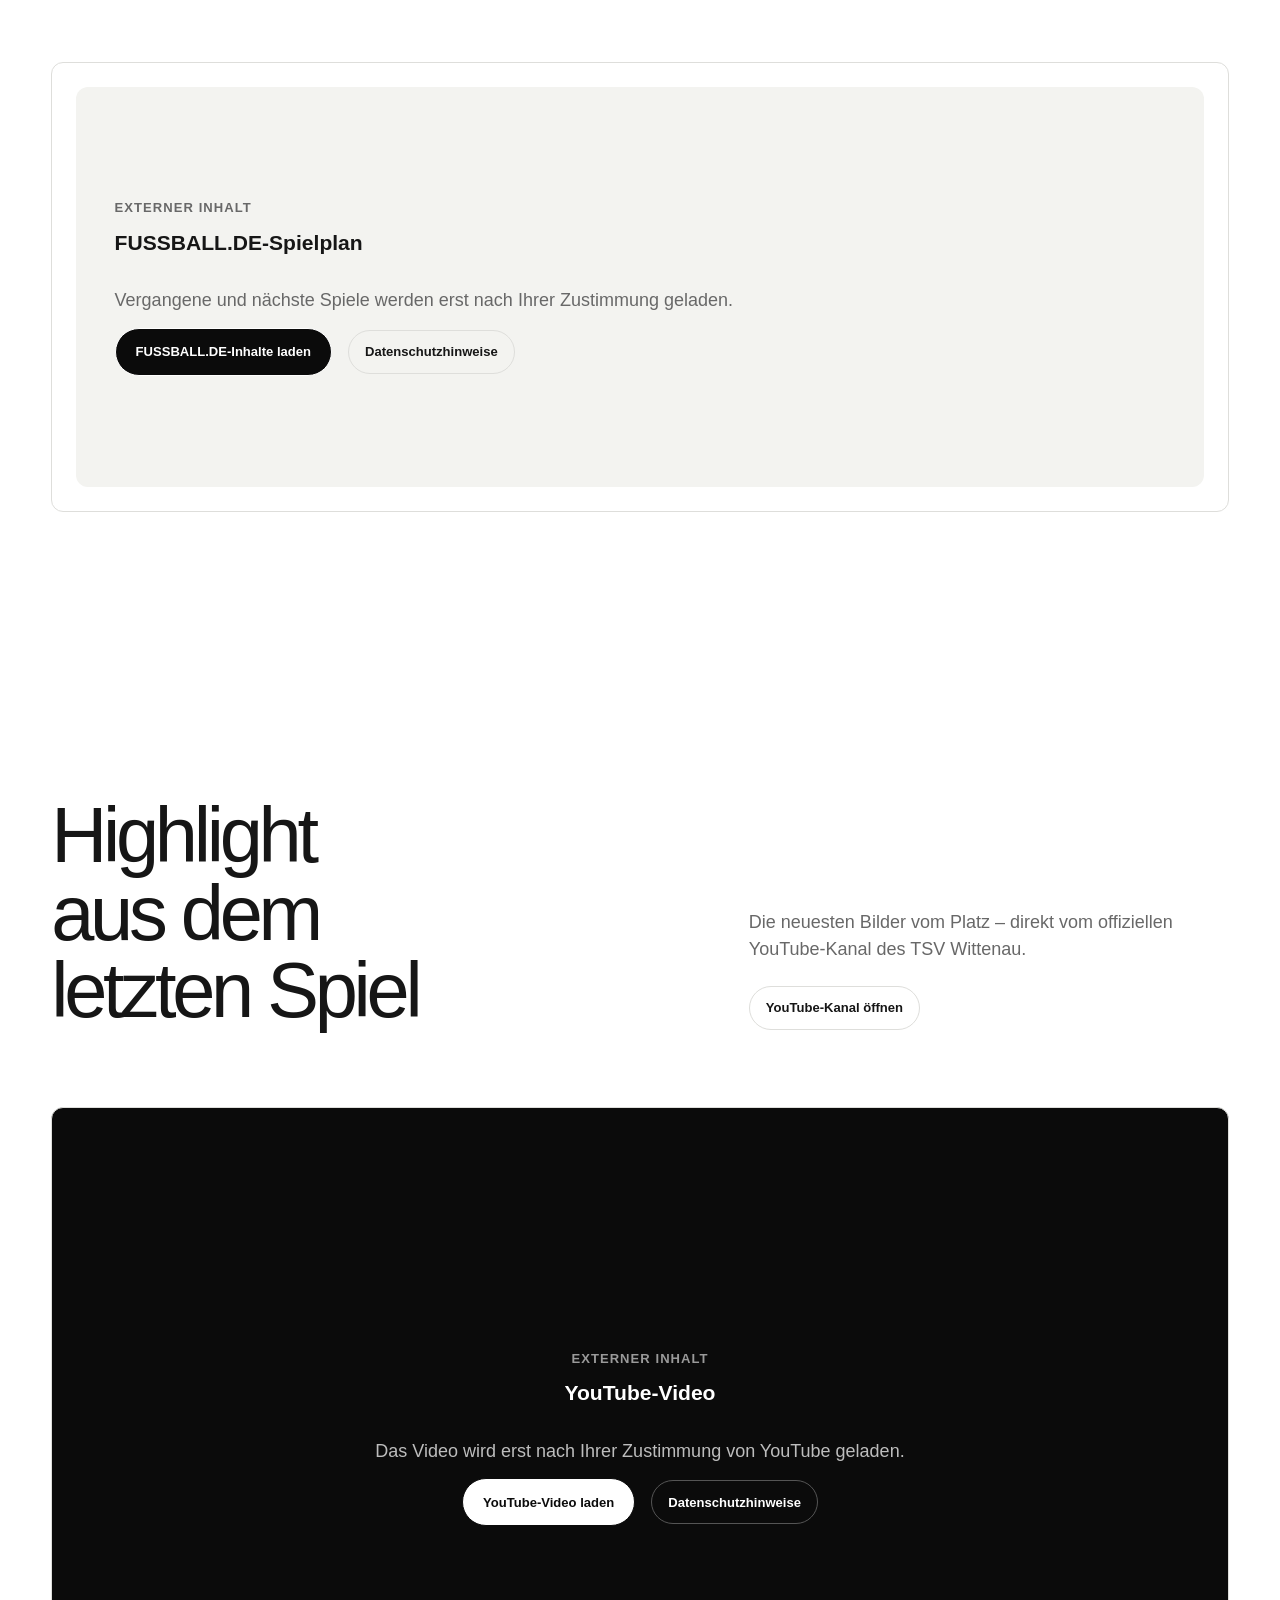
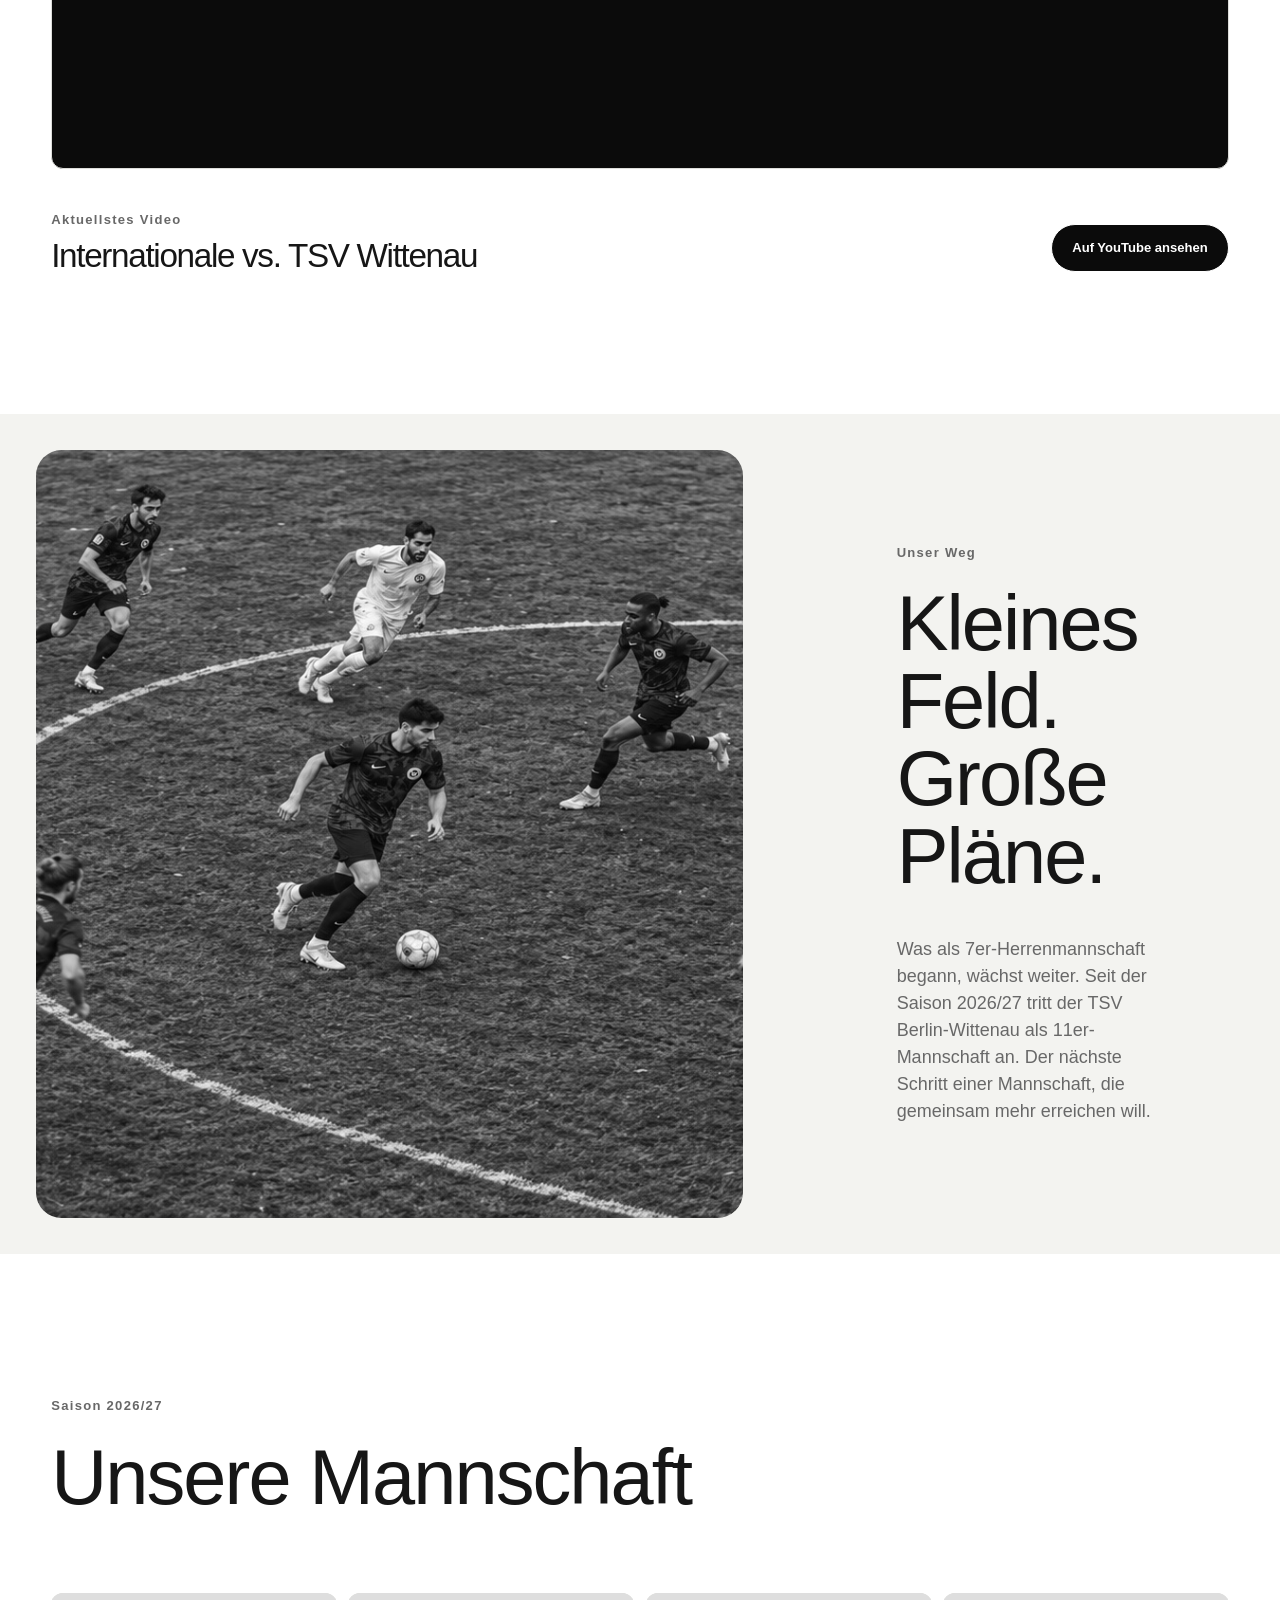
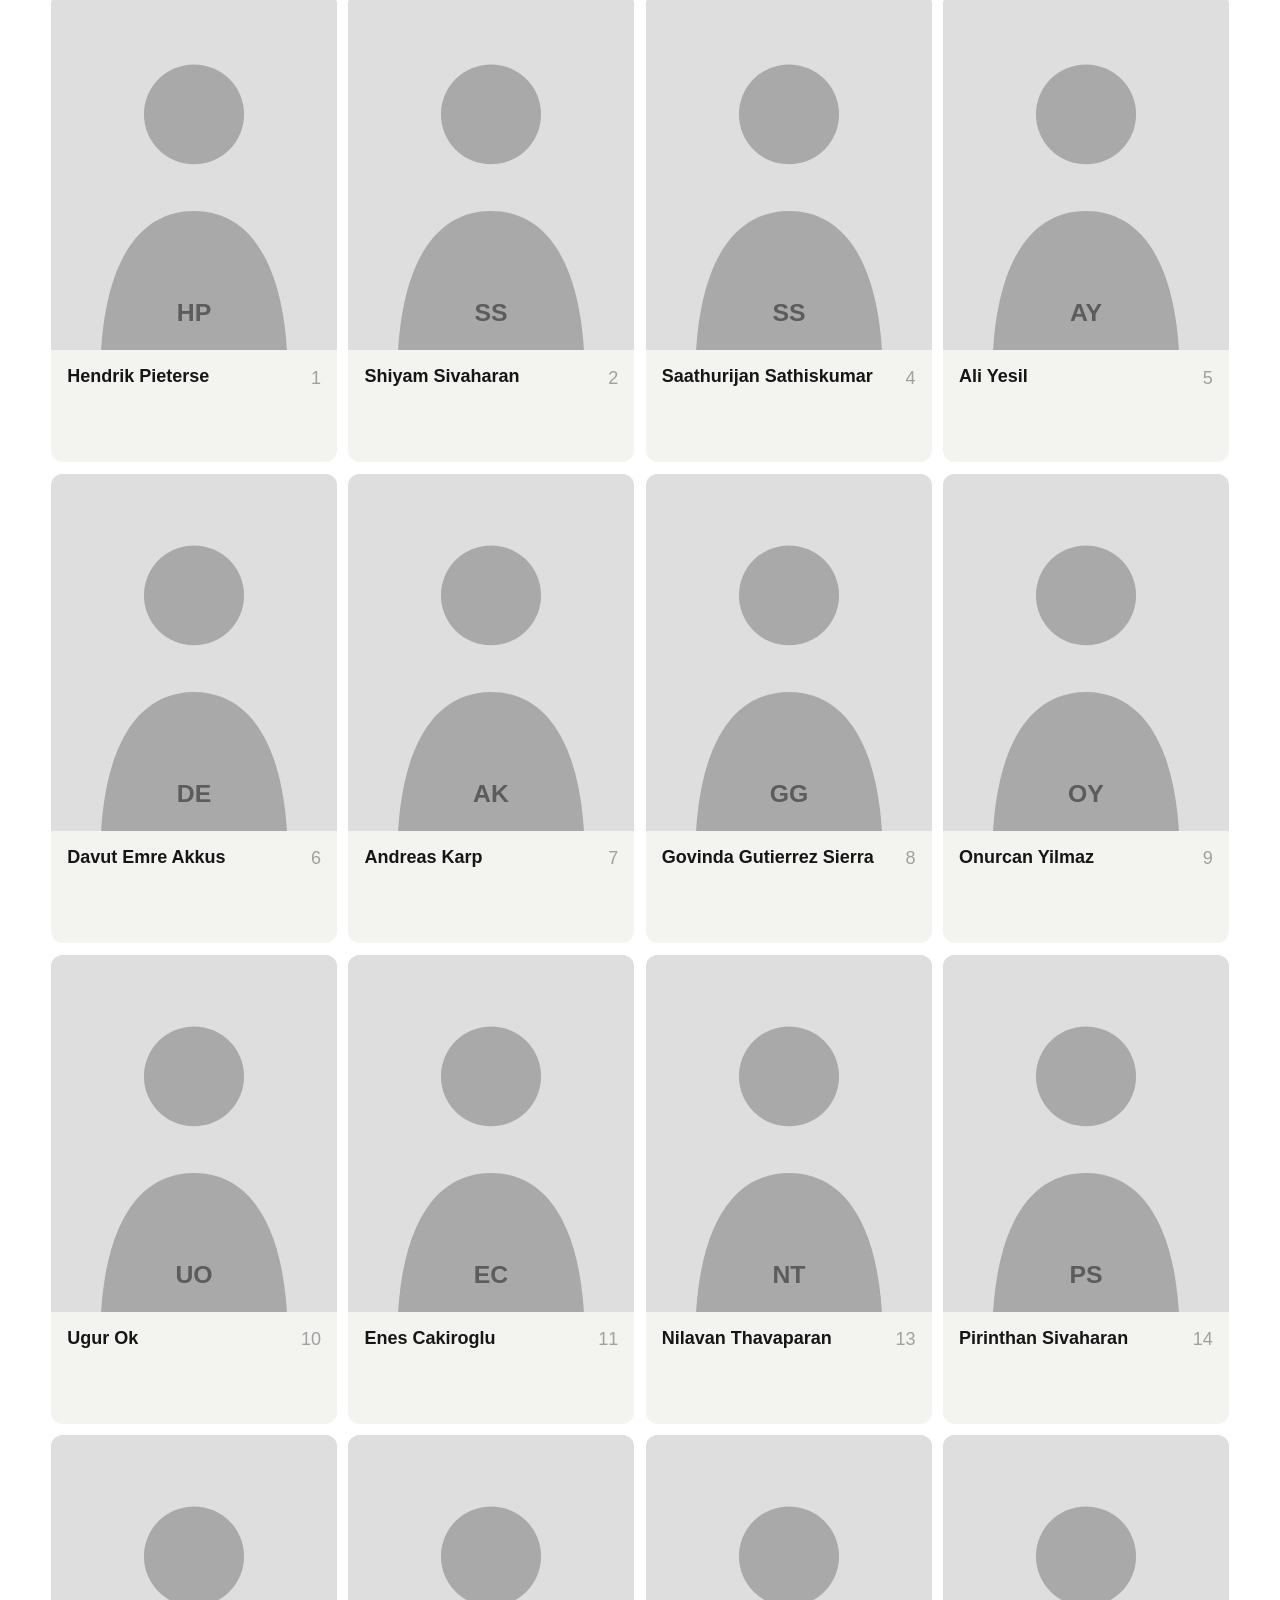
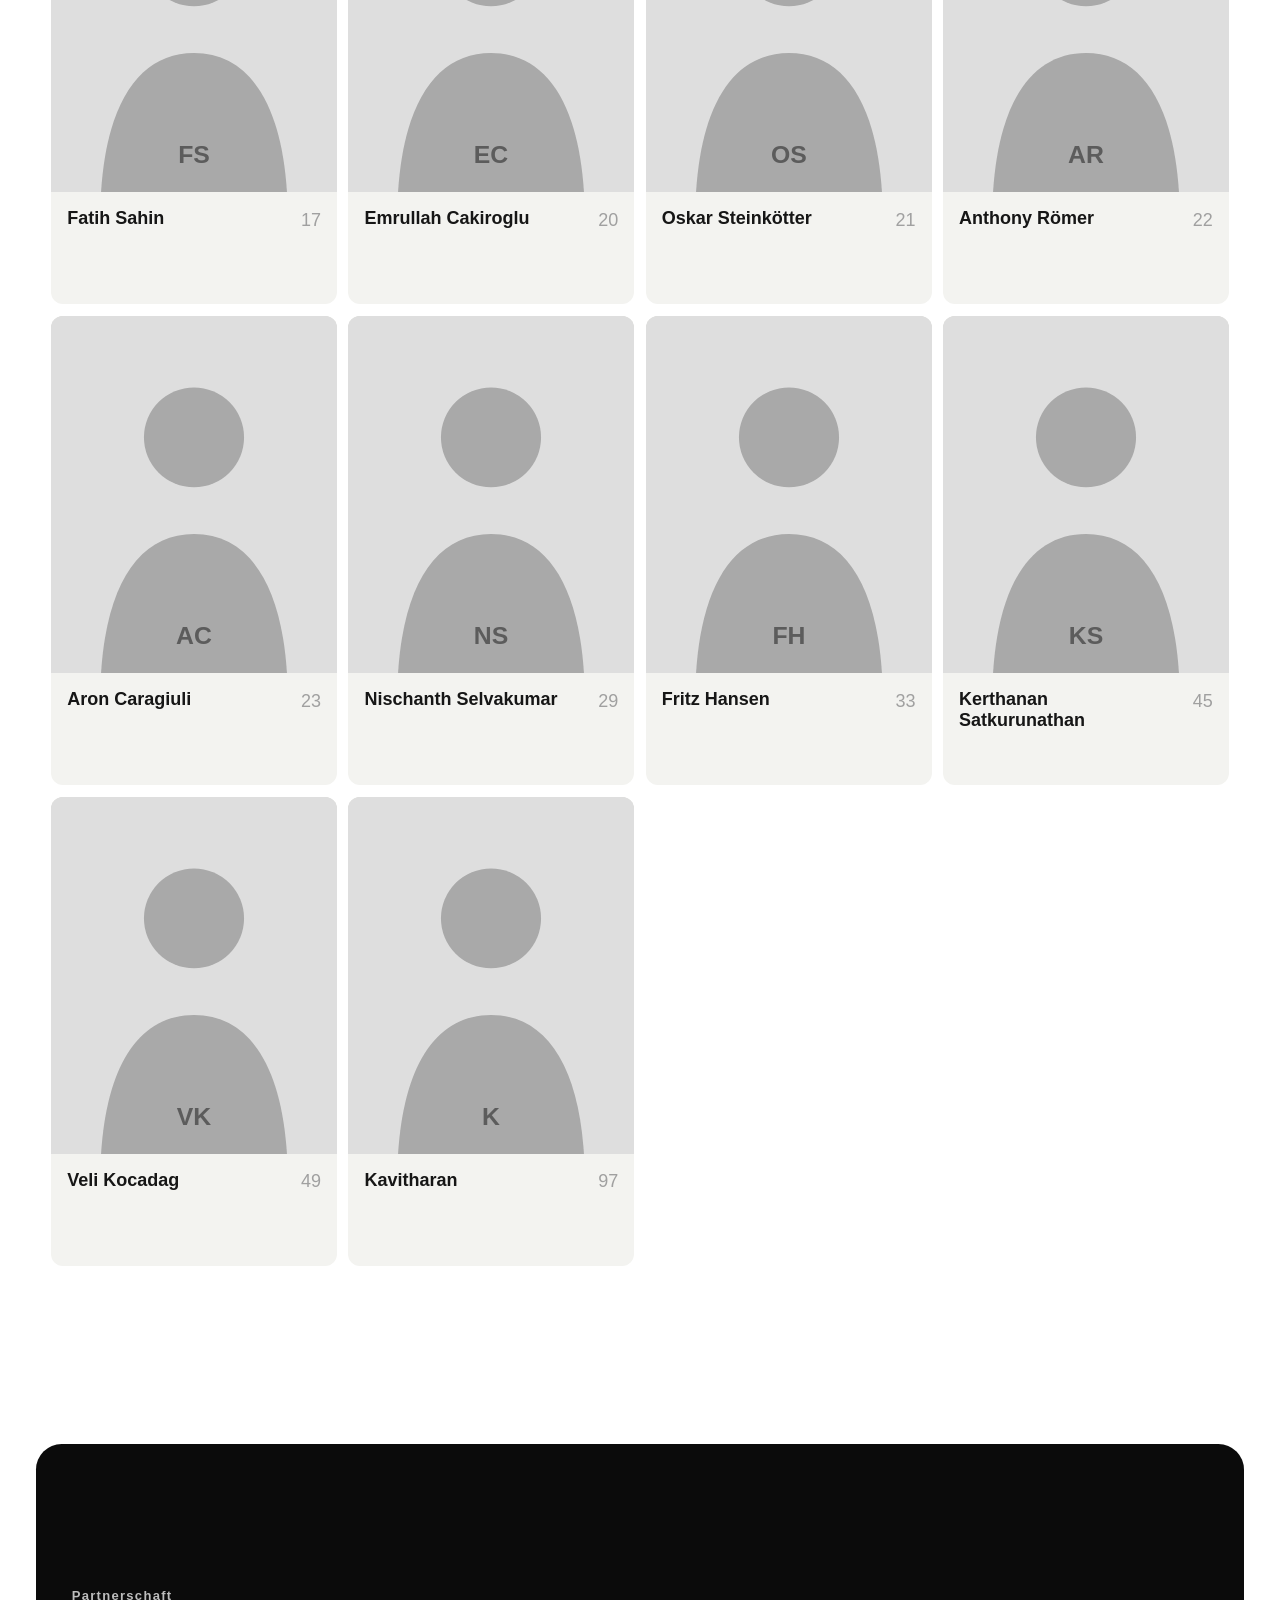
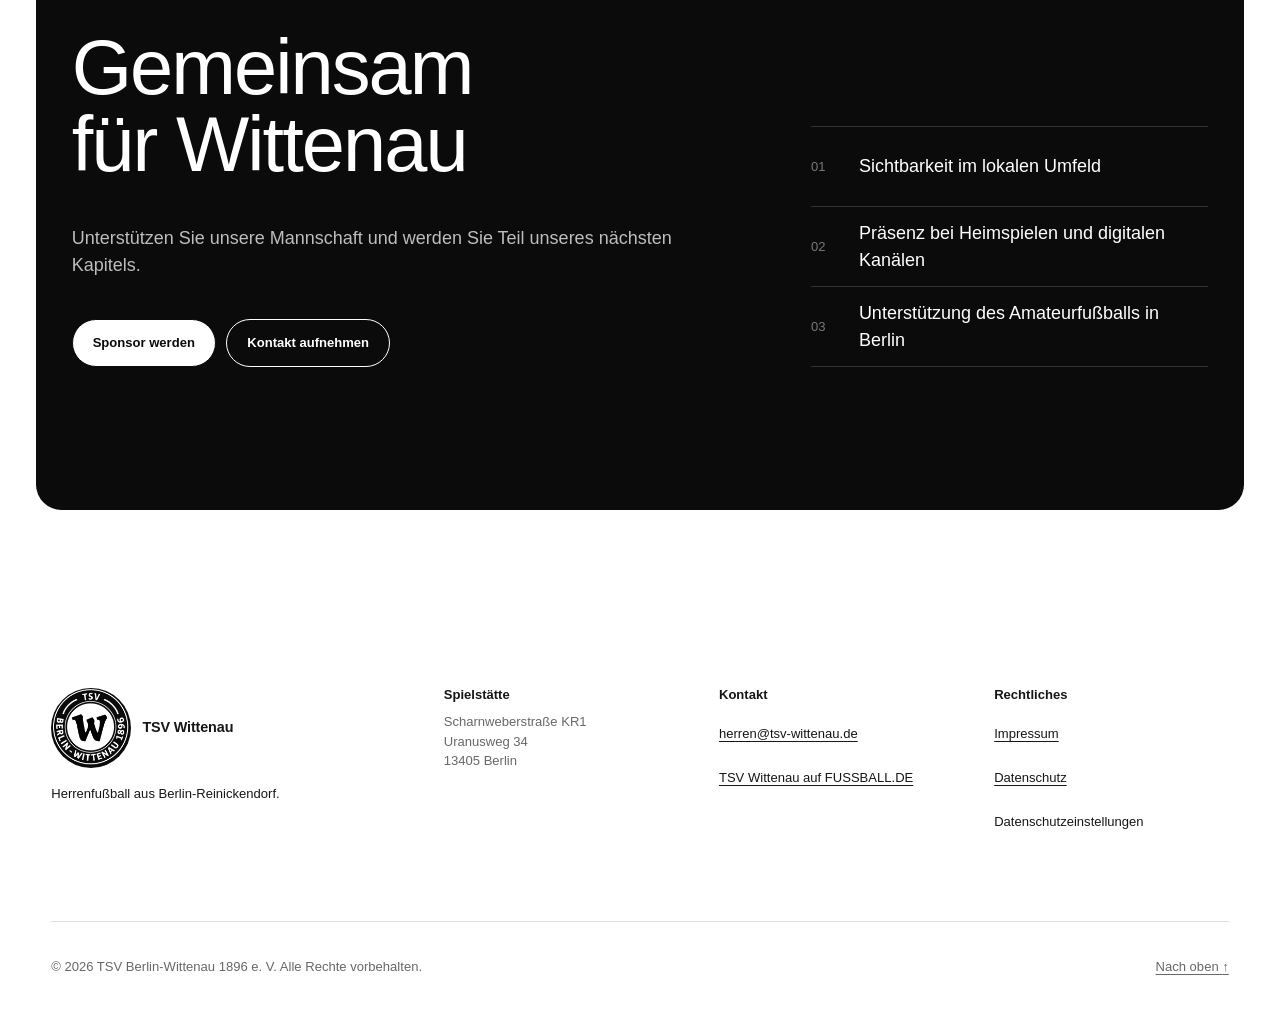
==== commit b13c4e7a: "Fix missing history image" ====
--- a/index.html
+++ b/index.html
@@ -9,7 +9,7 @@
     />
     <title>TSV Wittenau Herren</title>
     <link rel="stylesheet" href="assets/vendor/lenis.css" />
-    <link rel="stylesheet" href="styles.css?v=20261101-hero-v3" />
+    <link rel="stylesheet" href="styles.css?v=20261101-history-fix" />
     <script src="assets/vendor/lenis.min.js" defer></script>
     <script src="assets/vendor/gsap.min.js" defer></script>
     <script src="assets/vendor/ScrollTrigger.min.js" defer></script>
@@ -295,7 +295,7 @@
         <div
           class="story-image"
           role="img"
-          aria-label="Platzhalter: Die Herrenmannschaft des TSV Wittenau auf dem Fußballplatz"
+          aria-label="Spielszene der Herrenmannschaft des TSV Wittenau auf dem Fußballplatz"
         ></div>
         <div class="story-copy">
           <p class="eyebrow">Unser Weg</p>
--- a/styles.css
+++ b/styles.css
@@ -697,7 +697,7 @@
   overflow: hidden;
   border-radius: var(--radius-md);
   background-color: #d4d4cf;
-  background-image: url("assets/history-team.jpg");
+  background-image: url("assets/tsv-wittenau-hero-v3.jpg");
   background-position: center;
   background-size: cover;
   filter: grayscale(1);
